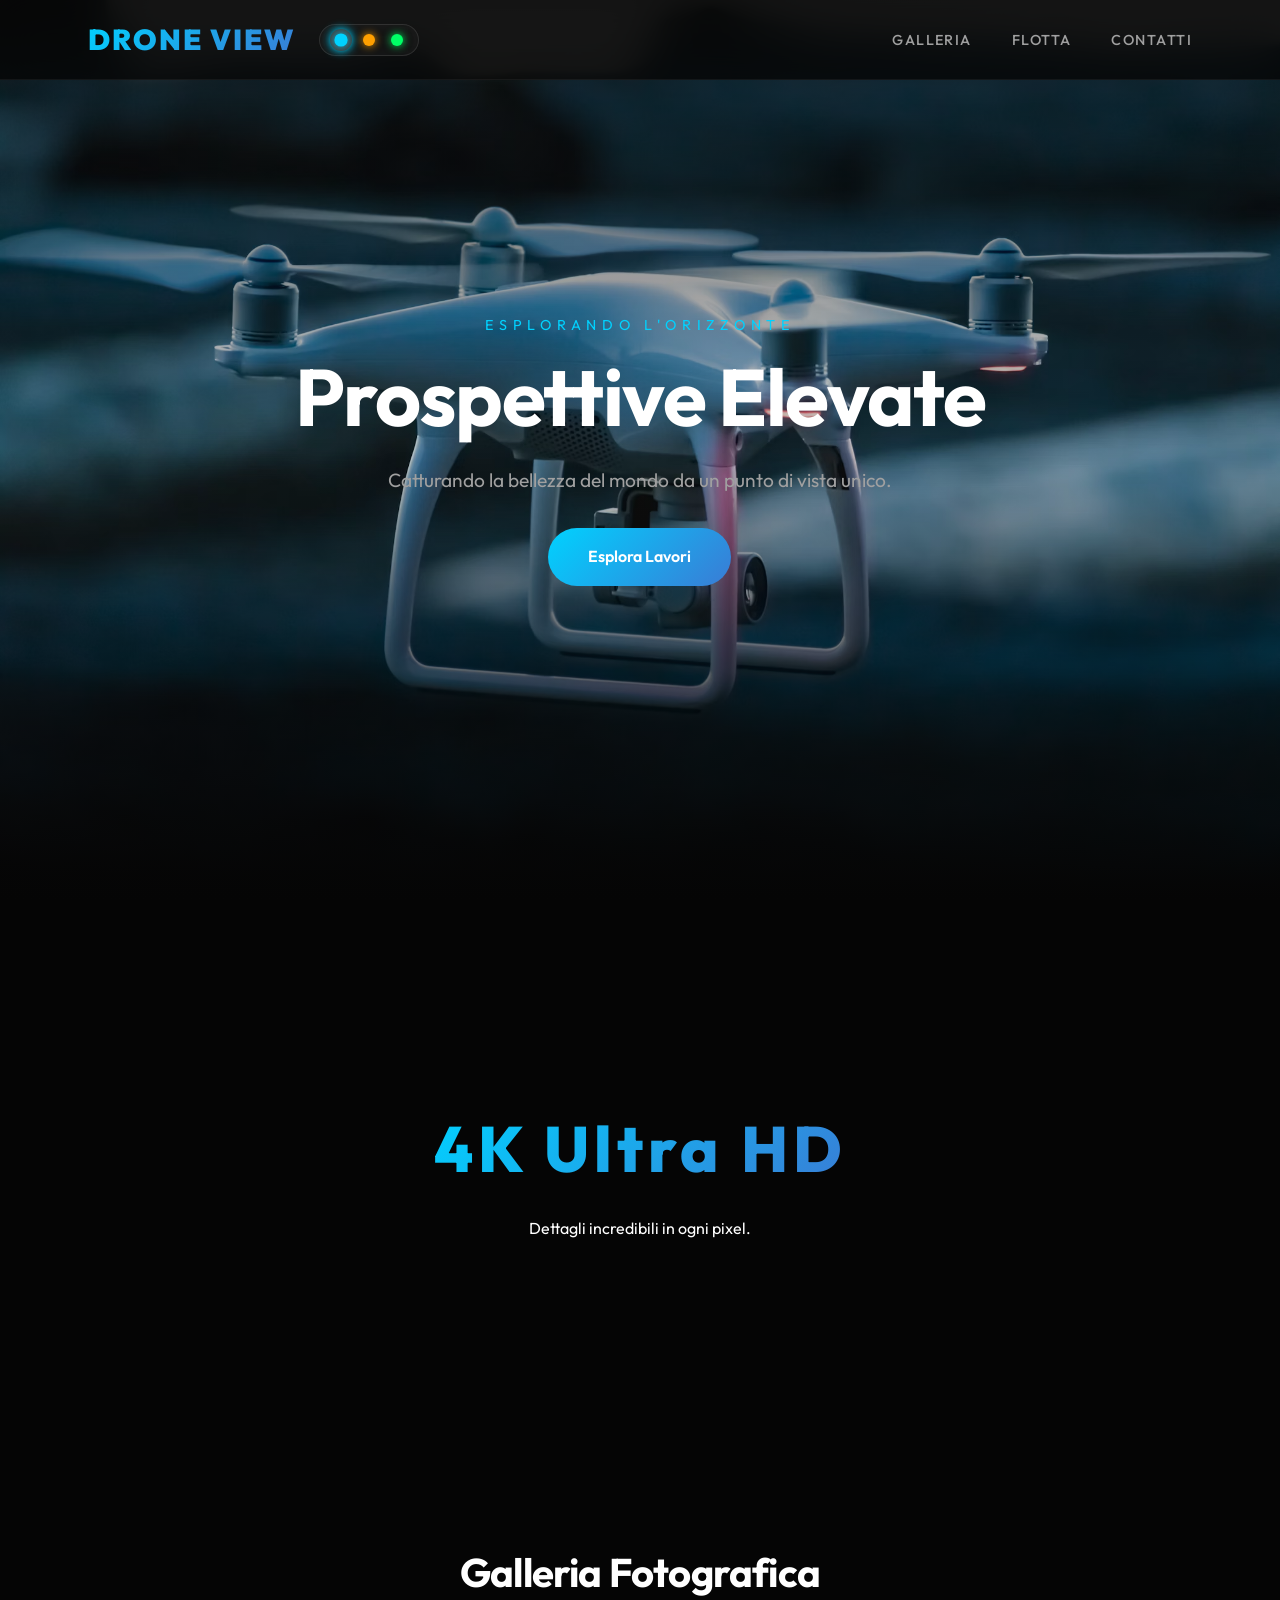
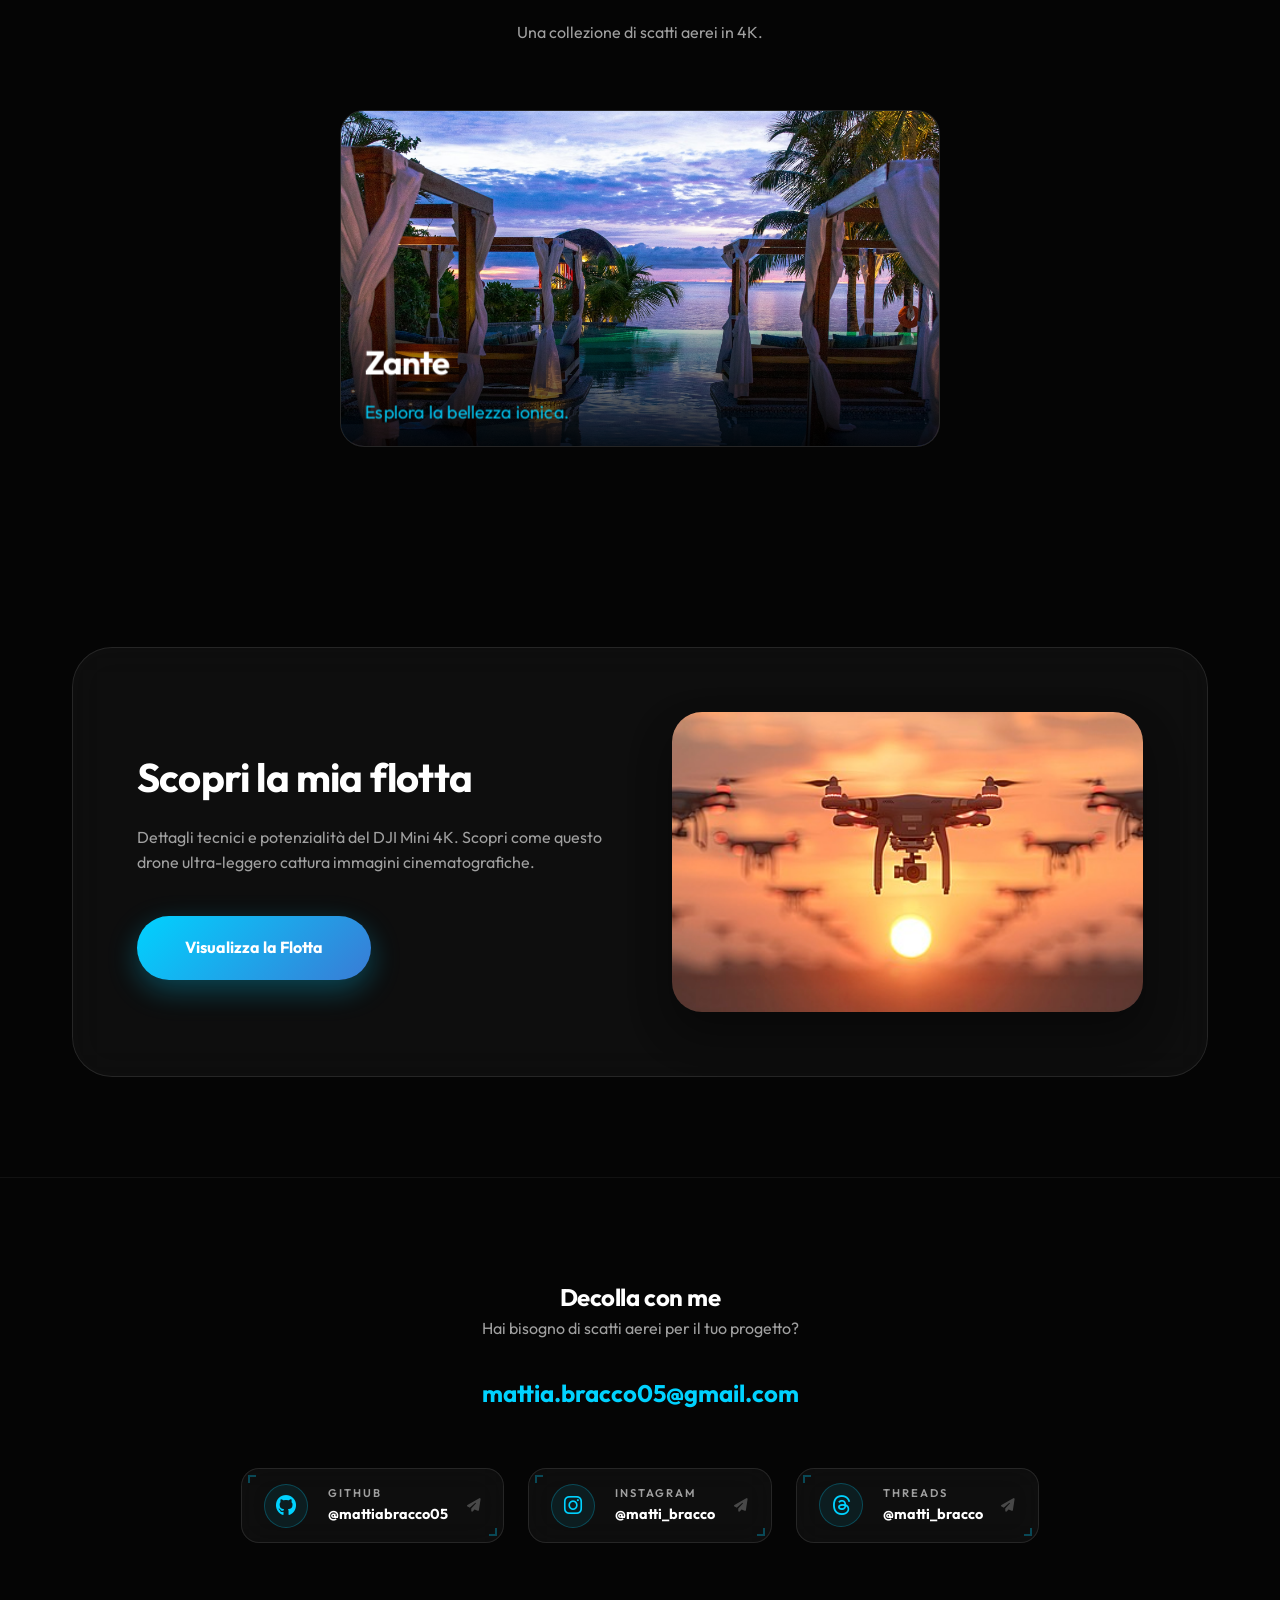
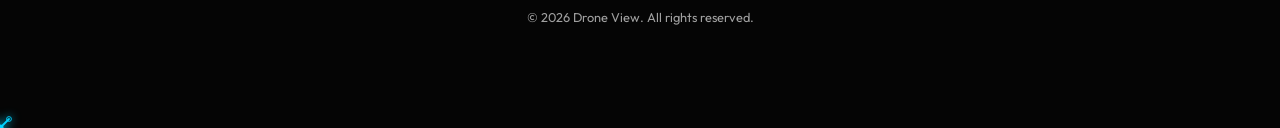
==== index.html @ ad0d1ae6 "Update functions Update functions" ====
<!DOCTYPE html>
<html lang="it">

<head>
    <meta charset="UTF-8">
    <meta name="viewport" content="width=device-width, initial-scale=1.0">
    <title>Drone View</title>
    <meta name="description"
        content="Portfolio fotografico e video realizzato con DJI Mini 4K. Esplora il mondo dall'alto.">
    <link rel="preconnect" href="https://fonts.googleapis.com">
    <link rel="preconnect" href="https://fonts.gstatic.com" crossorigin>
    <link href="https://fonts.googleapis.com/css2?family=Outfit:wght@300;400;600;800&display=swap" rel="stylesheet">
    <link rel="stylesheet" href="https://cdnjs.cloudflare.com/ajax/libs/font-awesome/6.5.1/css/all.min.css">
    <link rel="stylesheet" href="css/style.css">
</head>

<body>

    <nav>
        <div class="container">
            <div class="nav-container">
                <a href="index.html" class="logo">DRONE VIEW</a>
                <div class="hud-theme-switcher" aria-label="HUD Theme Switcher">
                    <button class="theme-btn active" data-set-theme="cyan" title="Ciano Neon">
                        <span class="theme-dot cyan"></span>
                    </button>
                    <button class="theme-btn" data-set-theme="amber" title="Ambra Tattico">
                        <span class="theme-dot amber"></span>
                    </button>
                    <button class="theme-btn" data-set-theme="green" title="Visione Notturna">
                        <span class="theme-dot green"></span>
                    </button>
                </div>
                <button class="nav-toggle" aria-label="Toggle menu">
                    <i class="fas fa-bars"></i>
                </button>
                <ul class="nav-links">
                    <li><a href="#gallery">Galleria</a></li>
                    <li><a href="pages/flotta.html">Flotta</a></li>
                    <li><a href="#contact">Contatti</a></li>
                </ul>
            </div>
        </div>
    </nav>

    <header class="hero">
        <div class="hero-content reveal reveal-up">
            <span class="hero-tagline">Esplorando l'orizzonte</span>
            <h1>Prospettive Elevate</h1>
            <p>Catturando la bellezza del mondo da un punto di vista unico.</p>
            <a href="#gallery" class="btn"
                style="padding: 1rem 2.5rem; background: var(--accent-gradient); color: white; text-decoration: none; border-radius: 50px; font-weight: 600; display: inline-block;">Esplora
                Lavori</a>
        </div>
    </header>

    <!-- Cinematic Video Break -->
    <section class="video-break">
        <video muted playsinline id="bg-video" autoplay loop>
            <source src="assets/video/DroneLanding.mp4" type="video/mp4">
            Il tuo browser non supporta i video.
        </video>
        <div class="video-overlay reveal reveal-up">
            <h2>4K Ultra HD</h2>
            <p>Dettagli incredibili in ogni pixel.</p>
        </div>
    </section>

    <section id="gallery" class="section">
        <div class="container">
            <div class="section-header reveal reveal-up">
                <h2 class="section-title">Galleria Fotografica</h2>
                <p style="color: var(--text-secondary)">Una collezione di scatti aerei in 4K.</p>
            </div>
            <div class="grid" style="grid-template-columns: 1fr; max-width: 600px; margin: 0 auto;">
                <a href="pages/zante.html" class="gallery-item reveal reveal-left">
                    <img src="assets/images/Place/Zante.avif" alt="Zante - Navagio Beach">
                    <div class="gallery-overlay">
                        <h3>Zante</h3>
                        <p>Esplora la bellezza ionica.</p>
                    </div>
                </a>
            </div>
        </div>
    </section>


    <section class="section">
        <div class="container">
            <div class="feature-highlight reveal reveal-up">
                <div class="feature-highlight-content reveal reveal-left">
                    <h2 class="section-title">Scopri la mia flotta</h2>
                    <p style="color: var(--text-secondary); margin-bottom: 2.5rem;">Dettagli tecnici e potenzialità del
                        DJI Mini 4K. Scopri come questo drone ultra-leggero cattura immagini cinematografiche.</p>
                    <a href="pages/flotta.html" class="btn"
                        style="padding: 1.2rem 3rem; background: var(--accent-gradient); color: white; text-decoration: none; border-radius: 50px; font-weight: 700; display: inline-block; box-shadow: 0 10px 30px rgba(0, 210, 255, 0.3);">Visualizza
                        la Flotta</a>
                </div>
                <div class="feature-highlight-image reveal reveal-right">
                    <img src="assets/images/Flotta.jpg" alt="DJI Drone in Flight">
                </div>
            </div>
        </div>
    </section>

    <footer id="contact" style="padding: 100px 0; border-top: 1px solid rgba(255,255,255,0.05); text-align: center;">
        <div class="container reveal reveal-up">
            <h2>Decolla con me</h2>
            <p style="color: var(--text-secondary); margin-bottom: 2rem;">Hai bisogno di scatti aerei per il tuo
                progetto?</p>
            <a href="mailto:mattia.bracco05@gmail.com"
                style="color: var(--accent-color); font-size: 1.5rem; text-decoration: none; font-weight: 700;">mattia.bracco05@gmail.com</a>
            <div class="social-icons">
                <a href="https://github.com/mattiabracco05" target="_blank" class="social-card">
                    <div class="social-hud-corner top-left"></div>
                    <div class="social-hud-corner bottom-right"></div>
                    <div class="social-icon-box">
                        <i class="fab fa-github"></i>
                        <span class="radar-ring"></span>
                    </div>
                    <div class="social-info">
                        <span class="social-label">GitHub</span>
                        <span class="social-username">@mattiabracco05</span>
                    </div>
                    <div class="flight-badge"><i class="fas fa-paper-plane"></i></div>
                </a>
                <a href="https://www.instagram.com/matti_bracco" target="_blank" class="social-card">
                    <div class="social-hud-corner top-left"></div>
                    <div class="social-hud-corner bottom-right"></div>
                    <div class="social-icon-box">
                        <i class="fab fa-instagram"></i>
                        <span class="radar-ring"></span>
                    </div>
                    <div class="social-info">
                        <span class="social-label">Instagram</span>
                        <span class="social-username">@matti_bracco</span>
                    </div>
                    <div class="flight-badge"><i class="fas fa-paper-plane"></i></div>
                </a>
                <a href="https://www.threads.com/@matti_bracco" target="_blank" class="social-card">
                    <div class="social-hud-corner top-left"></div>
                    <div class="social-hud-corner bottom-right"></div>
                    <div class="social-icon-box">
                        <i class="fab fa-threads"></i>
                        <span class="radar-ring"></span>
                    </div>
                    <div class="social-info">
                        <span class="social-label">Threads</span>
                        <span class="social-username">@matti_bracco</span>
                    </div>
                    <div class="flight-badge"><i class="fas fa-paper-plane"></i></div>
                </a>
            </div>
            <p style="margin-top: 4rem; font-size: 0.8rem; color: var(--text-secondary)">&copy; 2026 Drone View. All
                rights reserved.</p>
        </div>
    </footer>

    <script src="js/script.js"></script>
</body>

</html>
---- css/style.css ----
:root {
    --bg-color: #050505;
    --card-bg: rgba(20, 20, 20, 0.6);
    --accent-color: #00d2ff;
    --accent-gradient: linear-gradient(135deg, #00d2ff 0%, #3a7bd5 100%);
    --text-primary: #ffffff;
    --text-secondary: #a0a0a0;
    --nav-height: 80px;
    --transition: all 0.5s cubic-bezier(0.16, 1, 0.3, 1);
    --glass: rgba(255, 255, 255, 0.03);
    --glass-border: rgba(255, 255, 255, 0.1);
}

[data-theme="amber"] {
    --accent-color: #ff9f00;
    --accent-gradient: linear-gradient(135deg, #ff9f00 0%, #ff5500 100%);
}

[data-theme="green"] {
    --accent-color: #00ff66;
    --accent-gradient: linear-gradient(135deg, #00ff66 0%, #00a844 100%);
}

/* Propeller Transition Overlay */
.transition-overlay {
    position: fixed;
    top: 0;
    left: 0;
    width: 100%;
    height: 100%;
    background: var(--bg-color);
    z-index: 10000;
    display: flex;
    align-items: center;
    justify-content: center;
    pointer-events: none;
    opacity: 0;
    transition: opacity 0.5s ease;
}

.transition-overlay.active {
    opacity: 1;
    pointer-events: all;
}

.propeller-container {
    display: grid;
    grid-template-columns: repeat(2, 1fr);
    gap: 100px;
}

.propeller {
    width: 60px;
    height: 10px;
    background: var(--accent-color);
    border-radius: 10px;
    position: relative;
    animation: spin 0.2s linear infinite;
    box-shadow: 0 0 20px var(--accent-color);
}

@keyframes spin {
    from { transform: rotate(0deg); }
    to { transform: rotate(360deg); }
}

@keyframes takeOff {
    0% { transform: scale(1); filter: blur(0); }
    100% { transform: scale(1.5); filter: blur(10px); }
}

.splash {
    position: absolute;
    border-radius: 50%;
    background: rgba(255, 255, 255, 0.6);
    transform: scale(0);
    animation: splash-anim 0.6s cubic-bezier(0.16, 1, 0.3, 1);
    pointer-events: none;
    z-index: 10;
}

@keyframes splash-anim {
    to {
        transform: scale(4);
        opacity: 0;
    }
}

body::before {
    content: "";
    position: fixed;
    top: 0;
    left: 0;
    width: 100%;
    height: 100%;
    background: url('https://grainy-gradients.vercel.app/noise.svg');
    opacity: 0.05;
    pointer-events: none;
    z-index: 9999;
}

* {
    margin: 0;
    padding: 0;
    box-sizing: border-box;
}

body {
    background-color: var(--bg-color);
    color: var(--text-primary);
    font-family: 'Outfit', sans-serif;
    line-height: 1.6;
    overflow-x: hidden;
    cursor: none; /* Nasconde il cursore di sistema */
}

/* Custom Drone Cursor */
.custom-cursor {
    width: 30px;
    height: 30px;
    position: fixed;
    pointer-events: none;
    z-index: 10001;
    transform: translate(-50%, -50%);
    transition: width 0.3s, height 0.3s, transform 0.1s ease-out;
    display: flex;
    align-items: center;
    justify-content: center;
}

.custom-cursor svg {
    width: 100%;
    height: 100%;
    filter: drop-shadow(0 0 5px var(--accent-color));
}

.custom-cursor.hover {
    width: 45px;
    height: 45px;
    transform: translate(-50%, -50%) rotate(45deg);
}

/* Hide custom cursor on mobile */
@media (max-width: 1024px) {
    body {
        cursor: auto;
    }
    .custom-cursor {
        display: none;
    }
}

/* Typography */
h1, h2, h3 {
    font-weight: 700;
    letter-spacing: -0.02em;
}

/* Layout */
.container {
    max-width: 1200px;
    margin: 0 auto;
    padding: 0 2rem;
}

/* Navigation */
nav {
    height: var(--nav-height);
    display: flex;
    align-items: center;
    justify-content: space-between;
    position: fixed;
    top: 0;
    width: 100%;
    z-index: 1000;
    backdrop-filter: blur(20px);
    background: rgba(5, 5, 5, 0.8);
    border-bottom: 1px solid rgba(255, 255, 255, 0.05);
    transition: var(--transition);
}

nav .container {
    width: 100%;
}

.nav-toggle {
    display: none;
    background: none;
    border: none;
    color: white;
    font-size: 1.5rem;
    cursor: pointer;
    z-index: 1100;
    padding: 0.5rem; /* Aumenta l'area di clic */
    transition: var(--transition);
}

.nav-container {
    display: flex;
    justify-content: space-between;
    align-items: center;
    width: 100%;
    padding: 0 1rem;
}

/* HUD Theme Switcher UI Component */
.hud-theme-switcher {
    display: flex;
    align-items: center;
    gap: 6px;
    background: rgba(255, 255, 255, 0.05);
    border: 1px solid var(--glass-border);
    padding: 4px 10px;
    border-radius: 50px;
    backdrop-filter: blur(10px);
    margin-left: 1.5rem;
    margin-right: auto;
}

.theme-btn {
    background: none;
    border: none;
    cursor: pointer;
    padding: 5px;
    border-radius: 50%;
    display: flex;
    align-items: center;
    justify-content: center;
    transition: all 0.3s ease;
}

.theme-btn:hover {
    transform: scale(1.2);
}

.theme-dot {
    width: 12px;
    height: 12px;
    border-radius: 50%;
    transition: all 0.3s ease;
}

.theme-dot.cyan {
    background: #00d2ff;
    box-shadow: 0 0 8px #00d2ff;
}

.theme-dot.amber {
    background: #ff9f00;
    box-shadow: 0 0 8px #ff9f00;
}

.theme-dot.green {
    background: #00ff66;
    box-shadow: 0 0 8px #00ff66;
}

.theme-btn.active {
    background: rgba(255, 255, 255, 0.18);
    box-shadow: 0 0 10px var(--accent-color);
}

.theme-btn.active .theme-dot {
    transform: scale(1.1);
}

@media (max-width: 768px) {
    .hud-theme-switcher {
        margin-left: auto;
        margin-right: 0.8rem;
    }
}

.logo {
    font-size: 1.8rem;
    font-weight: 900;
    background: var(--accent-gradient);
    -webkit-background-clip: text;
    -webkit-text-fill-color: transparent;
    letter-spacing: 2px;
}

.nav-links {
    display: flex;
    gap: 2.5rem;
    list-style: none;
}

.nav-links a {
    text-decoration: none;
    color: var(--text-secondary);
    font-weight: 500;
    transition: var(--transition);
    font-size: 0.9rem;
    text-transform: uppercase;
    letter-spacing: 0.1em;
}

.nav-links a:hover {
    color: var(--text-primary);
}

/* Hero Section */
.hero {
    height: 100vh;
    display: flex;
    align-items: center;
    justify-content: center;
    position: relative;
    overflow: hidden;
    background: url('../assets/images/Background.avif') center/cover no-repeat;
}

.hero::before {
    content: '';
    position: absolute;
    top: 0;
    left: 0;
    width: 100%;
    height: 100%;
    background: linear-gradient(0deg, var(--bg-color) 0%, rgba(5,5,5,0.2) 50%, rgba(5,5,5,0.7) 100%);
    z-index: 1;
}

.hero-content {
    text-align: center;
    z-index: 2;
    max-width: 800px;
}

.hero-tagline {
    font-size: 0.9rem;
    text-transform: uppercase;
    letter-spacing: 0.4em;
    color: var(--accent-color);
    margin-bottom: 1rem;
    display: block;
    animation: fadeInUp 1s ease-out;
}

.hero h1 {
    font-size: clamp(3rem, 8vw, 5rem);
    line-height: 1.1;
    margin-bottom: 1.5rem;
    animation: fadeInUp 1.2s ease-out;
}

.hero p {
    font-size: 1.2rem;
    color: var(--text-secondary);
    margin-bottom: 2rem;
    animation: fadeInUp 1.4s ease-out;
}

/* Gallery Section */
.section {
    padding: 100px 0;
}

.section-header {
    margin-bottom: 4rem;
    text-align: center;
}

.section-title {
    font-size: 2.5rem;
    margin-bottom: 1rem;
}

.grid {
    display: grid;
    grid-template-columns: repeat(2, 1fr);
    gap: 3rem;
}

.gallery-item {
    position: relative;
    border-radius: 24px;
    overflow: hidden;
    aspect-ratio: 16/9;
    background: var(--card-bg);
    cursor: pointer;
    transition: transform 0.1s ease-out, border-color 0.3s ease;
    border: 1px solid var(--glass-border);
    backdrop-filter: blur(10px);
    display: block;
    text-decoration: none;
    color: inherit;
    transform-style: preserve-3d;
    perspective: 1000px;
}

.gallery-item:hover {
    transform: translateY(-10px) scale(1.02);
    box-shadow: 0 20px 40px rgba(0,0,0,0.4);
    border-color: var(--accent-color);
}

.gallery-item img {
    width: 100%;
    height: 100%;
    object-fit: cover;
    transition: var(--transition);
}

.gallery-item:hover img {
    transform: scale(1.05);
}

.gallery-overlay {
    position: absolute;
    bottom: 0;
    left: 0;
    width: 100%;
    padding: 2.5rem 2rem 1.5rem;
    background: linear-gradient(to top, rgba(0,0,0,0.9) 0%, rgba(0,0,0,0.4) 60%, transparent 100%);
    opacity: 1;
    transition: var(--transition);
    transform: translateZ(30px);
}

.gallery-overlay h3 {
    font-size: 2rem;
    margin-bottom: 0.5rem;
    transform: translateY(0);
    transition: var(--transition);
}

.gallery-overlay p {
    font-size: 1.1rem;
    color: var(--accent-color);
    opacity: 0.9;
}

.gallery-item:hover .gallery-overlay {
    background: linear-gradient(to top, rgba(0, 210, 255, 0.4) 0%, rgba(0,0,0,0.6) 100%);
}

.gallery-item:hover .gallery-overlay h3 {
    transform: translateY(-5px);
}

/* Drone Specs Section */
.specs {
    background: var(--card-bg);
    border-radius: 40px;
    padding: 5rem;
    display: flex;
    align-items: center;
    gap: 4rem;
    margin-top: 4rem;
    border: 1px solid var(--glass-border);
    backdrop-filter: blur(20px);
    position: relative;
    overflow: hidden;
}

.specs::before {
    content: '';
    position: absolute;
    top: -50%;
    left: -50%;
    width: 200%;
    height: 200%;
    background: radial-gradient(circle, rgba(0, 210, 255, 0.05) 0%, transparent 70%);
    pointer-events: none;
}

.specs-content {
    flex: 1;
}

.specs-grid {
    display: grid;
    grid-template-columns: repeat(2, 1fr);
    gap: 2rem;
    margin-top: 2rem;
}

.spec-item h4 {
    color: var(--accent-color);
    font-size: 0.8rem;
    text-transform: uppercase;
    margin-bottom: 0.5rem;
}

.spec-item p {
    font-size: 1.2rem;
    font-weight: 600;
}

/* Feature Highlight (used in index.html) */
.feature-highlight {
    background: var(--card-bg);
    padding: 4rem;
    border-radius: 40px;
    border: 1px solid var(--glass-border);
    backdrop-filter: blur(20px);
    display: flex;
    align-items: center;
    gap: 4rem;
}

.feature-highlight-content {
    flex: 1;
}

.feature-highlight-image {
    flex: 1;
    border-radius: 30px;
    overflow: hidden;
    height: 300px;
    box-shadow: 0 20px 40px rgba(0,0,0,0.4);
}

.feature-highlight-image img {
    width: 100%;
    height: 100%;
    object-fit: cover;
}

/* Animations */
@keyframes fadeInUp {
    from {
        opacity: 0;
        transform: translateY(30px);
    }
    to {
        opacity: 1;
        transform: translateY(0);
    }
}

/* Scroll Reveal */
.reveal {
    opacity: 0;
    transition: all 1s cubic-bezier(0.16, 1, 0.3, 1);
    pointer-events: none;
}

.reveal.active {
    opacity: 1;
    transform: translate(0, 0) !important;
    pointer-events: all;
}

.reveal-up { transform: translateY(50px); }
.reveal-left { transform: translateX(-50px); }
.reveal-right { transform: translateX(50px); }

.reveal-delay-1 { transition-delay: 0.1s; }
.reveal-delay-2 { transition-delay: 0.2s; }
.reveal-delay-3 { transition-delay: 0.3s; }
.reveal-delay-4 { transition-delay: 0.4s; }

/* Responsive */
@media (max-width: 768px) {
    .nav-toggle {
        display: block;
    }

    .nav-links {
        position: fixed;
        top: 0;
        right: -100%;
        width: 80%;
        height: 100vh;
        background: rgba(5, 5, 5, 0.98);
        backdrop-filter: blur(20px);
        flex-direction: column;
        justify-content: center;
        align-items: center;
        gap: 3rem;
        transition: 0.5s cubic-bezier(0.16, 1, 0.3, 1);
        z-index: 1000;
        border-left: 1px solid var(--glass-border);
    }

    .nav-links.active {
        right: 0;
    }

    .nav-links a {
        font-size: 1.5rem;
    }

    .nav-container {
        padding: 0;
    }

    .logo {
        font-size: 1.5rem;
    }

    .media-grid {
        grid-template-columns: 1fr !important;
    }

    .video-card {
        grid-column: span 1 !important;
    }

    .specs {
        flex-direction: column;
        padding: 3rem 1.5rem;
        gap: 2rem;
    }

    .specs-grid {
        grid-template-columns: 1fr;
    }

    .section {
        padding: 60px 0;
    }

    .hero h1 {
        font-size: 3.5rem;
    }
}

@media (max-width: 900px) {
    .grid {
        grid-template-columns: 1fr;
    }
}

@media (max-width: 480px) {
    .container {
        padding: 0 1.5rem;
    }
    
    .hero h1 {
        font-size: 2.8rem;
    }

    .grid {
        grid-template-columns: 1fr;
    }
}

/* Video Break Section */
.video-break {
    height: 60vh;
    width: 100%;
    position: relative;
    overflow: hidden;
    display: flex;
    align-items: center;
    justify-content: center;
}

#bg-video {
    position: absolute;
    top: 50%;
    left: 50%;
    width: 100%;
    height: 100%;
    object-fit: cover;
    transform: translate(-50%, -50%);
    z-index: 1;
    filter: brightness(0.6);
}

.video-overlay {
    position: relative;
    z-index: 2;
    text-align: center;
}

.video-overlay h2 {
    font-size: clamp(2rem, 8vw, 4rem);
    font-weight: 800;
    letter-spacing: 5px;
    margin-bottom: 1rem;
    background: var(--accent-gradient);
    -webkit-background-clip: text;
    -webkit-text-fill-color: transparent;
}

/* Lightbox Styles */
.lightbox {
    position: fixed;
    top: 0;
    left: 0;
    width: 100%;
    height: 100%;
    background: rgba(0, 0, 0, 0.95);
    z-index: 11000;
    display: none;
    align-items: center;
    justify-content: center;
    backdrop-filter: blur(10px);
    cursor: zoom-out;
}

.lightbox.active {
    display: flex;
    animation: fadeIn 0.4s cubic-bezier(0.16, 1, 0.3, 1);
}

.lightbox-content {
    position: relative;
    max-width: 90vw;
    max-height: 85vh;
    transform: scale(0.9);
    transition: transform 0.5s cubic-bezier(0.16, 1, 0.3, 1);
    cursor: default;
    display: flex;
    align-items: center;
    justify-content: center;
}

.lightbox.active .lightbox-content {
    transform: scale(1);
}

.lightbox-img {
    max-width: 100%;
    max-height: 100%;
    width: auto;
    height: auto;
    object-fit: contain;
    border-radius: 12px;
    box-shadow: 0 0 50px rgba(0, 210, 255, 0.2);
    border: 1px solid var(--glass-border);
}

.lightbox-close {
    position: fixed;
    top: 30px;
    right: 30px;
    color: white;
    font-size: 3rem;
    line-height: 1;
    cursor: pointer;
    background: none;
    border: none;
    padding: 10px;
    transition: var(--transition);
    z-index: 11001;
}

.lightbox-close:hover {
    color: var(--accent-color);
    transform: rotate(90deg) scale(1.2);
}

.lightbox.closing .lightbox-close {
    animation: propellerTakeOff 0.8s forwards cubic-bezier(0.45, 0, 0.55, 1);
    pointer-events: none;
}

@keyframes propellerTakeOff {
    0% { 
        transform: rotate(0deg) scale(1); 
    }
    30% { 
        transform: rotate(1080deg) scale(1.5); 
        color: var(--accent-color);
        filter: drop-shadow(0 0 20px var(--accent-color));
    }
    100% { 
        transform: rotate(3600deg) translate(100vw, -100vh) scale(0.1); 
        opacity: 0; 
    }
}

@keyframes fadeIn {
    from { opacity: 0; }
    to { opacity: 1; }
}

@media (max-width: 768px) {
    .lightbox-close {
        top: 20px;
        right: 20px;
        font-size: 2.5rem;
    }
}

/* Aeronautical Drone-Themed Social Cards */
.social-icons {
    display: flex;
    justify-content: center;
    gap: 1.5rem;
    margin-top: 3.5rem;
    flex-wrap: wrap;
}

.social-card {
    position: relative;
    display: flex;
    align-items: center;
    gap: 1.2rem;
    padding: 0.9rem 1.4rem;
    background: rgba(20, 20, 20, 0.6);
    border: 1px solid var(--glass-border);
    border-radius: 18px;
    backdrop-filter: blur(15px);
    text-decoration: none;
    color: var(--text-primary);
    transition: all 0.4s cubic-bezier(0.16, 1, 0.3, 1);
    min-width: 230px;
    overflow: hidden;
    cursor: pointer;
}

.social-hud-corner {
    position: absolute;
    width: 8px;
    height: 8px;
    border: 2px solid var(--accent-color);
    opacity: 0.3;
    transition: all 0.4s ease;
    pointer-events: none;
}

.social-hud-corner.top-left {
    top: 6px;
    left: 6px;
    border-right: none;
    border-bottom: none;
}

.social-hud-corner.bottom-right {
    bottom: 6px;
    right: 6px;
    border-left: none;
    border-top: none;
}

.social-icon-box {
    position: relative;
    width: 44px;
    height: 44px;
    border-radius: 50%;
    background: rgba(0, 210, 255, 0.08);
    border: 1px solid rgba(0, 210, 255, 0.25);
    display: flex;
    align-items: center;
    justify-content: center;
    font-size: 1.3rem;
    color: var(--accent-color);
    transition: all 0.4s ease;
    flex-shrink: 0;
}

.radar-ring {
    position: absolute;
    inset: -4px;
    border-radius: 50%;
    border: 1px dashed var(--accent-color);
    opacity: 0;
    transition: all 0.4s ease;
}

.social-info {
    display: flex;
    flex-direction: column;
    text-align: left;
}

.social-label {
    font-size: 0.7rem;
    text-transform: uppercase;
    letter-spacing: 2px;
    color: var(--text-secondary);
    font-weight: 600;
}

.social-username {
    font-size: 0.9rem;
    font-weight: 700;
    color: var(--text-primary);
    transition: color 0.3s ease;
}

.flight-badge {
    margin-left: auto;
    font-size: 0.85rem;
    color: var(--text-secondary);
    opacity: 0.4;
    transition: all 0.4s cubic-bezier(0.16, 1, 0.3, 1);
    transform: rotate(0deg);
}

/* Hover Effects */
.social-card:hover {
    transform: translateY(-8px);
    border-color: var(--accent-color);
    background: rgba(255, 255, 255, 0.07);
    box-shadow: 0 12px 30px rgba(0, 210, 255, 0.25), inset 0 0 15px rgba(0, 210, 255, 0.05);
}

.social-card:hover .social-hud-corner {
    opacity: 1;
    width: 12px;
    height: 12px;
}

.social-card:hover .social-icon-box {
    background: var(--accent-gradient);
    color: #ffffff;
    border-color: var(--accent-color);
    box-shadow: 0 0 15px rgba(0, 210, 255, 0.6);
    transform: scale(1.08);
}

.social-card:hover .radar-ring {
    opacity: 0.8;
    inset: -6px;
    animation: spinRadar 6s linear infinite;
}

.social-card:hover .social-username {
    color: var(--accent-color);
}

.social-card:hover .flight-badge {
    opacity: 1;
    color: var(--accent-color);
    transform: translateX(4px) translateY(-4px) rotate(-20deg);
    filter: drop-shadow(0 0 8px var(--accent-color));
}

@keyframes spinRadar {
    from { transform: rotate(0deg); }
    to { transform: rotate(360deg); }
}

@media (max-width: 600px) {
    .social-card {
        width: 100%;
        max-width: 320px;
    }
}

/* Flight Stats Table */
.stats-container {
    margin-top: 3rem;
    background: var(--card-bg);
    border-radius: 24px;
    padding: 2rem;
    border: 1px solid var(--glass-border);
    backdrop-filter: blur(10px);
}

.stats-table {
    width: 100%;
    border-collapse: collapse;
    margin-top: 1rem;
}

.stats-table th, .stats-table td {
    padding: 1.2rem;
    text-align: left;
    border-bottom: 1px solid var(--glass-border);
}

.stats-table th {
    color: var(--accent-color);
    font-size: 0.8rem;
    text-transform: uppercase;
    letter-spacing: 1px;
}

.stats-table tr:last-child td {
    border-bottom: none;
}

.stats-table i {
    margin-right: 10px;
    width: 20px;
    text-align: center;
}

@media (max-width: 600px) {
    .stats-table th, .stats-table td {
        padding: 0.8rem;
        font-size: 0.9rem;
    }
}

@media (max-width: 992px) {
    .feature-highlight {
        flex-direction: column;
        padding: 2.5rem 1.5rem;
        gap: 2rem;
        text-align: center;
    }

    .feature-highlight-content {
        order: 2;
    }

    .feature-highlight-image {
        order: 1;
        width: 100%;
        height: 250px;
    }
}

/* Interactive Tactical Flight Radar Map Component */
.map-radar-wrapper {
    position: relative;
    width: 100%;
    border-radius: 30px;
    overflow: hidden;
    margin-top: 3rem;
    border: 1px solid var(--glass-border);
    box-shadow: 0 20px 50px rgba(0, 0, 0, 0.5);
}

.map-radar-wrapper .map-container {
    margin-top: 0;
    border: none;
    border-radius: 0;
    height: 520px;
}

.hud-radar-overlay {
    position: absolute;
    top: 0;
    left: 0;
    width: 100%;
    height: 100%;
    z-index: 10;
    pointer-events: none;
    background: radial-gradient(circle at center, transparent 30%, rgba(5, 5, 5, 0.4) 100%);
    border: 1px solid rgba(0, 210, 255, 0.2);
}

.radar-sweep {
    position: absolute;
    top: 50%;
    left: 50%;
    width: 1000px;
    height: 1000px;
    margin-top: -500px;
    margin-left: -500px;
    border-radius: 50%;
    background: conic-gradient(from 0deg, rgba(0, 210, 255, 0.15) 0deg, transparent 60deg, transparent 360deg);
    animation: radarSweep 10s linear infinite;
    pointer-events: none;
}

@keyframes radarSweep {
    from { transform: rotate(0deg); }
    to { transform: rotate(360deg); }
}

.radar-tag {
    position: absolute;
    font-size: 0.75rem;
    font-weight: 700;
    letter-spacing: 2px;
    color: var(--accent-color);
    background: rgba(5, 5, 5, 0.7);
    padding: 6px 14px;
    border-radius: 50px;
    border: 1px solid rgba(0, 210, 255, 0.3);
    backdrop-filter: blur(10px);
    z-index: 12;
}

.radar-tag.top-left { top: 20px; left: 20px; }
.radar-tag.top-right { top: 20px; right: 20px; }

/* Radar Waypoint Markers */
.radar-waypoint {
    position: absolute;
    pointer-events: auto;
    cursor: pointer;
    z-index: 15;
    display: flex;
    flex-direction: column;
    align-items: center;
    transform: translate(-50%, -50%);
    transition: transform 0.3s ease;
}

.radar-waypoint:hover {
    transform: translate(-50%, -50%) scale(1.15);
}

.waypoint-pin {
    position: relative;
    width: 42px;
    height: 42px;
    border-radius: 50%;
    background: rgba(5, 5, 5, 0.85);
    border: 2px solid var(--accent-color);
    color: var(--accent-color);
    display: flex;
    align-items: center;
    justify-content: center;
    font-size: 1.1rem;
    box-shadow: 0 0 20px rgba(0, 210, 255, 0.5);
    transition: all 0.3s ease;
}

.radar-waypoint:hover .waypoint-pin {
    background: var(--accent-gradient);
    color: #ffffff;
    box-shadow: 0 0 30px var(--accent-color);
}

.waypoint-pin .ping {
    position: absolute;
    inset: -8px;
    border-radius: 50%;
    border: 2px solid var(--accent-color);
    animation: pinPing 2s cubic-bezier(0, 0.2, 0.8, 1) infinite;
    pointer-events: none;
}

@keyframes pinPing {
    0% { transform: scale(0.8); opacity: 0.8; }
    100% { transform: scale(1.8); opacity: 0; }
}

.waypoint-label {
    margin-top: 6px;
    font-size: 0.75rem;
    font-weight: 700;
    color: #ffffff;
    background: rgba(5, 5, 5, 0.8);
    padding: 3px 10px;
    border-radius: 12px;
    border: 1px solid var(--glass-border);
    white-space: nowrap;
    letter-spacing: 1px;
    text-transform: uppercase;
}

/* Floating Preview HUD Card Popup */
.hud-preview-popup {
    position: absolute;
    bottom: 25px;
    left: 50%;
    transform: translateX(-50%) translateY(30px);
    width: 320px;
    background: rgba(10, 10, 15, 0.95);
    border: 1px solid var(--accent-color);
    border-radius: 20px;
    padding: 1rem;
    backdrop-filter: blur(20px);
    z-index: 25;
    opacity: 0;
    pointer-events: none;
    transition: all 0.4s cubic-bezier(0.16, 1, 0.3, 1);
    box-shadow: 0 20px 40px rgba(0, 0, 0, 0.8), 0 0 30px rgba(0, 210, 255, 0.3);
}

.hud-preview-popup.active {
    opacity: 1;
    pointer-events: auto;
    transform: translateX(-50%) translateY(0);
}

.popup-header {
    display: flex;
    justify-content: space-between;
    align-items: center;
    margin-bottom: 0.6rem;
}

.popup-badge {
    font-size: 0.7rem;
    font-weight: 700;
    color: var(--accent-color);
    letter-spacing: 1.5px;
}

.popup-close {
    background: none;
    border: none;
    color: var(--text-secondary);
    font-size: 1.4rem;
    line-height: 1;
    cursor: pointer;
    transition: color 0.2s;
}

.popup-close:hover {
    color: #ffffff;
}

.popup-media {
    width: 100%;
    height: 160px;
    border-radius: 14px;
    overflow: hidden;
    background: #000;
    margin-bottom: 0.8rem;
    border: 1px solid var(--glass-border);
}

.popup-media img,
.popup-media video {
    width: 100%;
    height: 100%;
    object-fit: cover;
}

.popup-details h4 {
    font-size: 1.1rem;
    margin-bottom: 0.4rem;
    color: #ffffff;
}

.popup-stats {
    display: flex;
    justify-content: space-between;
    font-size: 0.8rem;
    color: var(--text-secondary);
}

.popup-stats strong {
    color: var(--accent-color);
}

@media (max-width: 768px) {
    .radar-tag.top-right { display: none; }
    .map-radar-wrapper .map-container { height: 420px; }
    .hud-preview-popup { width: 280px; bottom: 15px; }
}
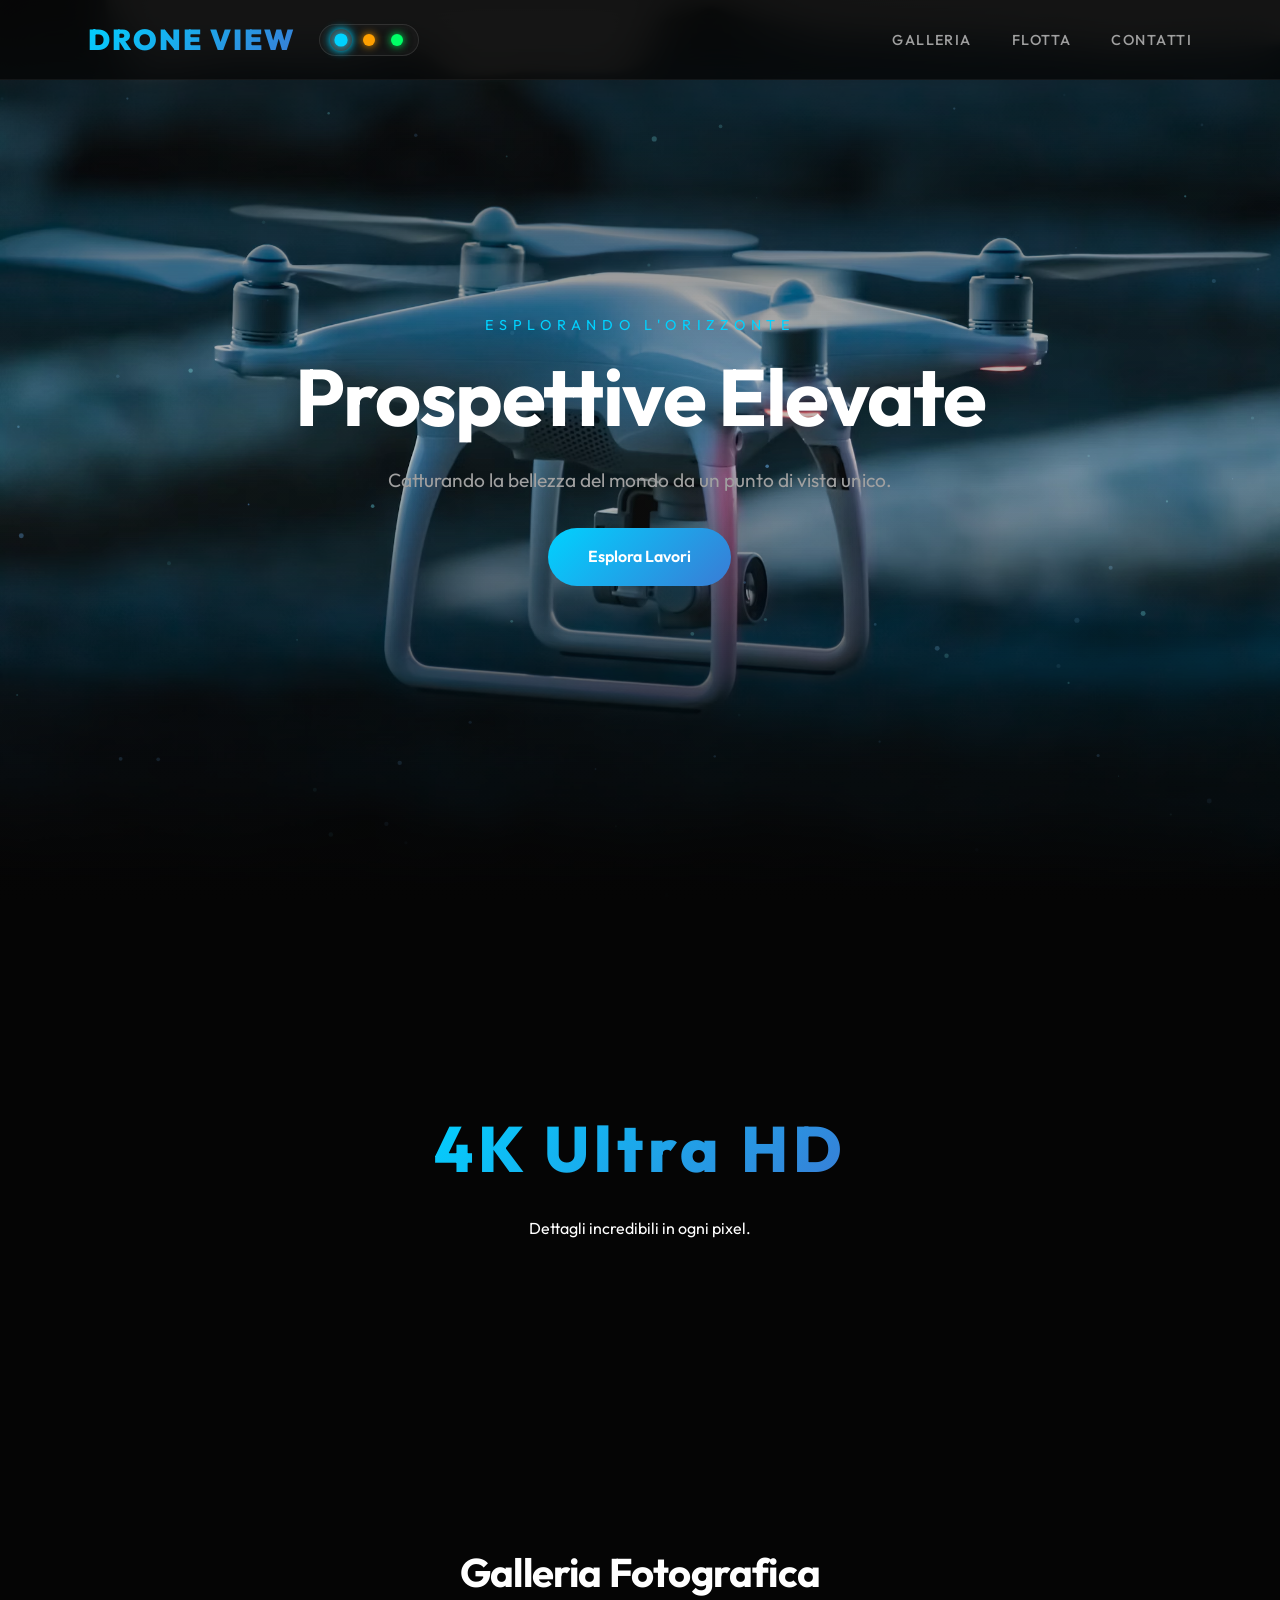
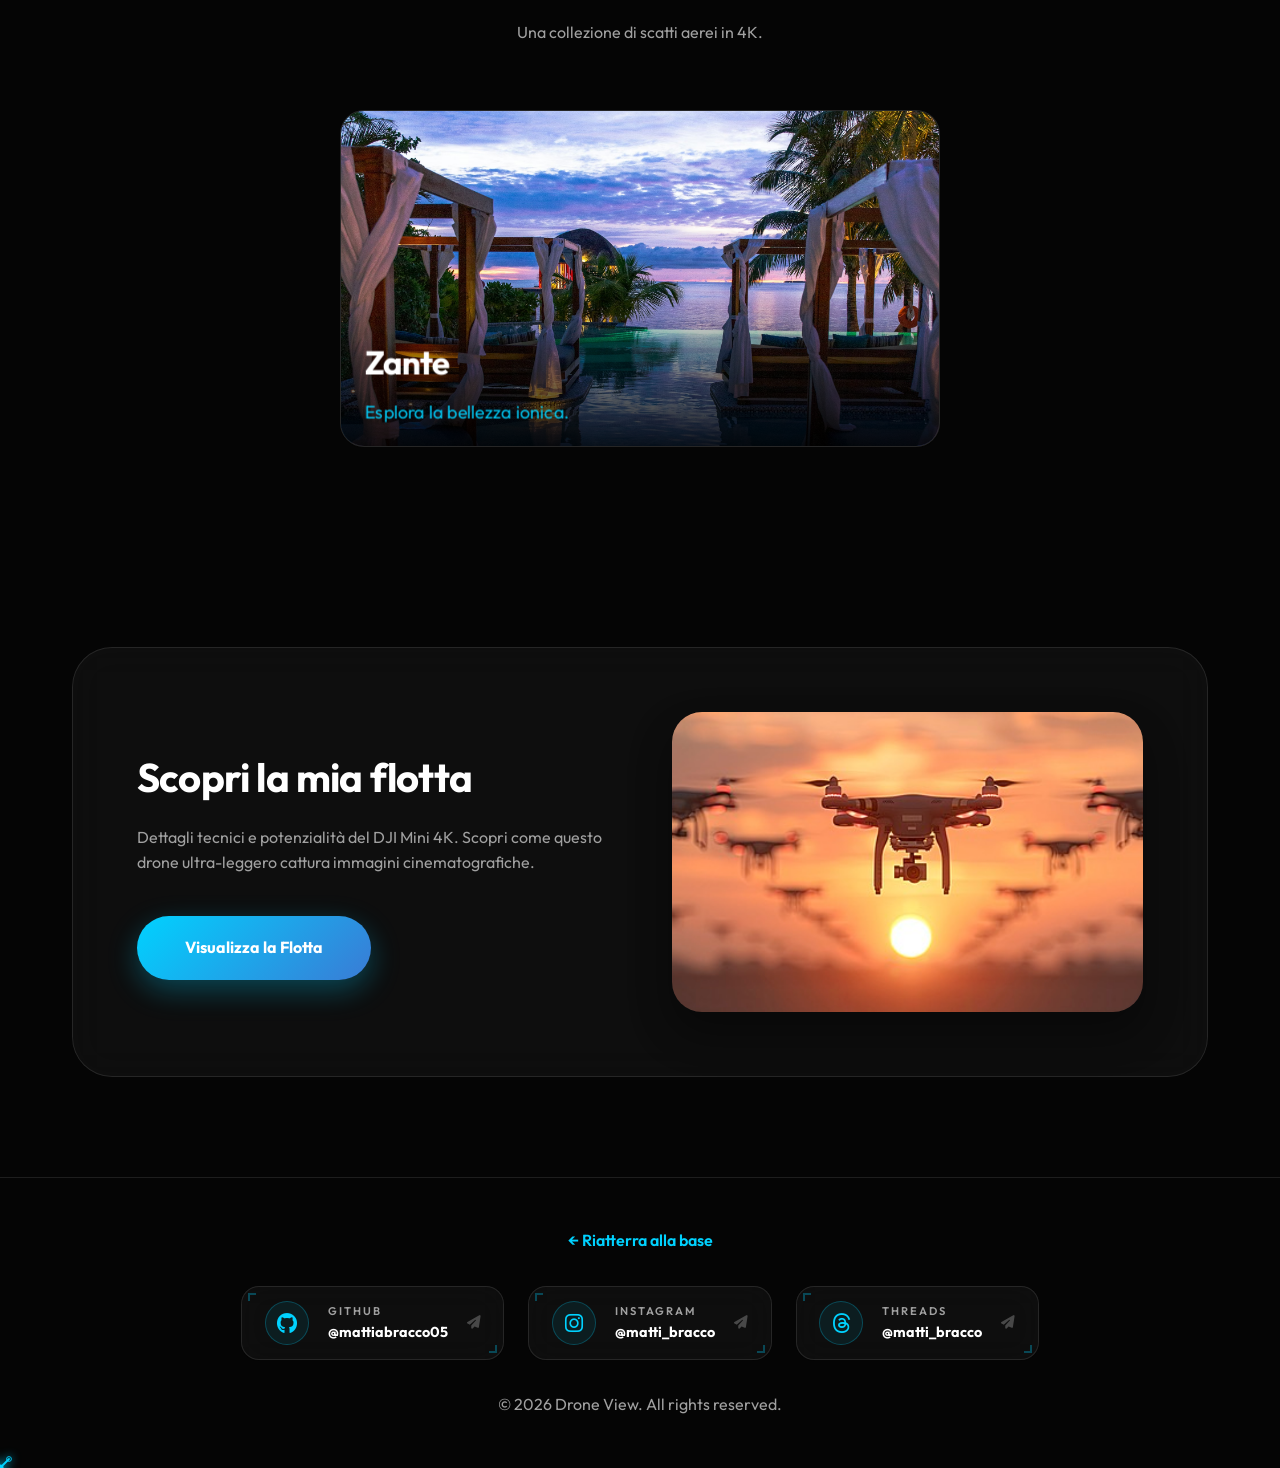
==== commit e598ac6a: "Update 2 Update 2" ====
--- a/index.html
+++ b/index.html
@@ -4,9 +4,16 @@
 <head>
     <meta charset="UTF-8">
     <meta name="viewport" content="width=device-width, initial-scale=1.0">
-    <title>Drone View</title>
-    <meta name="description"
-        content="Portfolio fotografico e video realizzato con DJI Mini 4K. Esplora il mondo dall'alto.">
+    <title>Drone View | Fotografia Aerea e Video</title>
+    <meta name="description" content="Portfolio fotografico e video realizzato con DJI Mini 4K. Esplora il mondo dall'alto con scorci cinematici e paesaggi unici.">
+    <meta name="theme-color" content="#050505">
+    <meta property="og:title" content="Drone View | Fotografia Aerea e Video">
+    <meta property="og:description" content="Portfolio fotografico e video realizzato con DJI Mini 4K. Esplora il mondo dall'alto con scorci cinematici e paesaggi unici.">
+    <meta property="og:type" content="website">
+    <meta property="og:url" content="https://www.droneview.it/">
+    <meta property="og:image" content="https://www.droneview.it/assets/images/Place/Zante.avif">
+    <link rel="canonical" href="https://www.droneview.it/">
+    <link rel="icon" href="assets/images/Place/Zante.avif" type="image/avif">
     <link rel="preconnect" href="https://fonts.googleapis.com">
     <link rel="preconnect" href="https://fonts.gstatic.com" crossorigin>
     <link href="https://fonts.googleapis.com/css2?family=Outfit:wght@300;400;600;800&display=swap" rel="stylesheet">
@@ -44,13 +51,12 @@
     </nav>
 
     <header class="hero">
+        <canvas id="hero-particles" class="hero-particles" aria-hidden="true"></canvas>
         <div class="hero-content reveal reveal-up">
             <span class="hero-tagline">Esplorando l'orizzonte</span>
             <h1>Prospettive Elevate</h1>
             <p>Catturando la bellezza del mondo da un punto di vista unico.</p>
-            <a href="#gallery" class="btn"
-                style="padding: 1rem 2.5rem; background: var(--accent-gradient); color: white; text-decoration: none; border-radius: 50px; font-weight: 600; display: inline-block;">Esplora
-                Lavori</a>
+            <a href="#gallery" class="btn btn-primary">Esplora Lavori</a>
         </div>
     </header>
 
@@ -92,9 +98,7 @@
                     <h2 class="section-title">Scopri la mia flotta</h2>
                     <p style="color: var(--text-secondary); margin-bottom: 2.5rem;">Dettagli tecnici e potenzialità del
                         DJI Mini 4K. Scopri come questo drone ultra-leggero cattura immagini cinematografiche.</p>
-                    <a href="pages/flotta.html" class="btn"
-                        style="padding: 1.2rem 3rem; background: var(--accent-gradient); color: white; text-decoration: none; border-radius: 50px; font-weight: 700; display: inline-block; box-shadow: 0 10px 30px rgba(0, 210, 255, 0.3);">Visualizza
-                        la Flotta</a>
+                    <a href="pages/flotta.html" class="btn btn-primary btn-lg">Visualizza la Flotta</a>
                 </div>
                 <div class="feature-highlight-image reveal reveal-right">
                     <img src="assets/images/Flotta.jpg" alt="DJI Drone in Flight">
@@ -103,60 +107,21 @@
         </div>
     </section>
 
-    <footer id="contact" style="padding: 100px 0; border-top: 1px solid rgba(255,255,255,0.05); text-align: center;">
-        <div class="container reveal reveal-up">
-            <h2>Decolla con me</h2>
-            <p style="color: var(--text-secondary); margin-bottom: 2rem;">Hai bisogno di scatti aerei per il tuo
-                progetto?</p>
-            <a href="mailto:mattia.bracco05@gmail.com"
-                style="color: var(--accent-color); font-size: 1.5rem; text-decoration: none; font-weight: 700;">mattia.bracco05@gmail.com</a>
-            <div class="social-icons">
-                <a href="https://github.com/mattiabracco05" target="_blank" class="social-card">
-                    <div class="social-hud-corner top-left"></div>
-                    <div class="social-hud-corner bottom-right"></div>
-                    <div class="social-icon-box">
-                        <i class="fab fa-github"></i>
-                        <span class="radar-ring"></span>
-                    </div>
-                    <div class="social-info">
-                        <span class="social-label">GitHub</span>
-                        <span class="social-username">@mattiabracco05</span>
-                    </div>
-                    <div class="flight-badge"><i class="fas fa-paper-plane"></i></div>
-                </a>
-                <a href="https://www.instagram.com/matti_bracco" target="_blank" class="social-card">
-                    <div class="social-hud-corner top-left"></div>
-                    <div class="social-hud-corner bottom-right"></div>
-                    <div class="social-icon-box">
-                        <i class="fab fa-instagram"></i>
-                        <span class="radar-ring"></span>
-                    </div>
-                    <div class="social-info">
-                        <span class="social-label">Instagram</span>
-                        <span class="social-username">@matti_bracco</span>
-                    </div>
-                    <div class="flight-badge"><i class="fas fa-paper-plane"></i></div>
-                </a>
-                <a href="https://www.threads.com/@matti_bracco" target="_blank" class="social-card">
-                    <div class="social-hud-corner top-left"></div>
-                    <div class="social-hud-corner bottom-right"></div>
-                    <div class="social-icon-box">
-                        <i class="fab fa-threads"></i>
-                        <span class="radar-ring"></span>
-                    </div>
-                    <div class="social-info">
-                        <span class="social-label">Threads</span>
-                        <span class="social-username">@matti_bracco</span>
-                    </div>
-                    <div class="flight-badge"><i class="fas fa-paper-plane"></i></div>
-                </a>
-            </div>
-            <p style="margin-top: 4rem; font-size: 0.8rem; color: var(--text-secondary)">&copy; 2026 Drone View. All
-                rights reserved.</p>
-        </div>
-    </footer>
+    <footer id="site-footer"></footer>
 
     <script src="js/script.js"></script>
+    <script>
+        window.addEventListener('DOMContentLoaded', () => {
+            const footer = document.getElementById('site-footer');
+            if (!footer) return;
+            fetch('footer.html')
+                .then(response => response.ok ? response.text() : Promise.reject())
+                .then(html => { footer.outerHTML = html; })
+                .catch(() => {
+                    footer.innerHTML = '<div class="container"><p style="color: var(--text-secondary)">Contatti non disponibili.</p></div>';
+                });
+        });
+    </script>
 </body>
 
 </html>
--- a/css/style.css
+++ b/css/style.css
@@ -11,6 +11,51 @@
     --glass-border: rgba(255, 255, 255, 0.1);
 }
 
+/* Shared mission page hero */
+.mission-hero {
+    height: 80vh;
+    display: flex;
+    align-items: center;
+    justify-content: center;
+    text-align: center;
+    margin-top: var(--nav-height);
+    position: relative;
+    overflow: hidden;
+    background-attachment: fixed;
+}
+
+.mission-hero.zante-hero {
+    background: linear-gradient(rgba(0, 0, 0, 0.4), rgba(0, 0, 0, 0.4)), url('../assets/images/Place/Zante.avif') center/cover no-repeat;
+}
+
+.mission-hero.vallepo-hero {
+    background: linear-gradient(rgba(0, 0, 0, 0.4), rgba(0, 0, 0, 0.4)), url('../assets/images/Place/VallePo.jpg') center/cover no-repeat;
+}
+
+.mission-content {
+    position: relative;
+    z-index: 10;
+}
+
+.mission-label {
+    text-transform: uppercase;
+    letter-spacing: 5px;
+    color: var(--accent-color);
+    font-weight: 700;
+    display: block;
+}
+
+.mission-title {
+    font-size: clamp(3rem, 10vw, 6rem);
+    line-height: 1;
+}
+
+.mission-subtitle {
+    font-size: 1.5rem;
+    opacity: 0.8;
+    margin-top: 1rem;
+}
+
 [data-theme="amber"] {
     --accent-color: #ff9f00;
     --accent-gradient: linear-gradient(135deg, #ff9f00 0%, #ff5500 100%);
@@ -311,6 +356,18 @@
     background: url('../assets/images/Background.avif') center/cover no-repeat;
 }
 
+.hero-particles {
+    position: absolute;
+    inset: 0;
+    width: 100%;
+    height: 100%;
+    display: block;
+    pointer-events: none;
+    z-index: 1;
+    opacity: 0.8;
+    mix-blend-mode: screen;
+}
+
 .hero::before {
     content: '';
     position: absolute;
@@ -319,12 +376,12 @@
     width: 100%;
     height: 100%;
     background: linear-gradient(0deg, var(--bg-color) 0%, rgba(5,5,5,0.2) 50%, rgba(5,5,5,0.7) 100%);
-    z-index: 1;
+    z-index: 2;
 }
 
 .hero-content {
     text-align: center;
-    z-index: 2;
+    z-index: 3;
     max-width: 800px;
 }
 
@@ -946,6 +1003,13 @@
     backdrop-filter: blur(10px);
 }
 
+.stat-value {
+    color: var(--accent-color);
+    font-weight: 700;
+    letter-spacing: 0.04em;
+    text-shadow: 0 0 18px rgba(0, 210, 255, 0.35);
+}
+
 .stats-table {
     width: 100%;
     border-collapse: collapse;
@@ -1226,3 +1290,356 @@
     .map-radar-wrapper .map-container { height: 420px; }
     .hud-preview-popup { width: 280px; bottom: 15px; }
 }
+
+/* ====== REUSABLE BUTTON STYLES ====== */
+.btn {
+    display: inline-block;
+    text-decoration: none;
+    border-radius: 50px;
+    font-weight: 600;
+    transition: var(--transition);
+    cursor: pointer;
+    font-family: inherit;
+    text-align: center;
+}
+
+.btn-primary {
+    padding: 1rem 2.5rem;
+    background: var(--accent-gradient);
+    color: white;
+    border: none;
+    font-size: 1rem;
+}
+
+.btn-primary:hover {
+    transform: translateY(-3px);
+    box-shadow: 0 10px 30px rgba(0, 210, 255, 0.3);
+}
+
+.btn-primary.btn-lg {
+    padding: 1.2rem 3rem;
+    font-weight: 700;
+    box-shadow: 0 10px 30px rgba(0, 210, 255, 0.3);
+}
+
+/* ====== SHARED MISSION PAGE STYLES ====== */
+.mission-hero {
+    height: 80vh;
+    display: flex;
+    align-items: center;
+    justify-content: center;
+    text-align: center;
+    margin-top: var(--nav-height);
+    position: relative;
+    overflow: hidden;
+}
+
+.mission-label {
+    text-transform: uppercase;
+    letter-spacing: 5px;
+    color: var(--accent-color);
+    font-weight: 700;
+    display: block;
+}
+
+.mission-title {
+    font-size: clamp(3rem, 10vw, 6rem);
+    line-height: 1;
+}
+
+.mission-subtitle {
+    font-size: 1.5rem;
+    opacity: 0.8;
+    margin-top: 1rem;
+}
+
+/* Drone HUD Overlay */
+.hud-overlay {
+    position: absolute;
+    top: 0;
+    left: 0;
+    width: 100%;
+    height: 100%;
+    pointer-events: none;
+    z-index: 5;
+    border: 20px solid transparent;
+    box-sizing: border-box;
+}
+
+.hud-corner {
+    position: absolute;
+    width: 40px;
+    height: 40px;
+    border: 2px solid var(--accent-color);
+    opacity: 0.5;
+}
+
+.hud-corner.top-left { top: 40px; left: 40px; border-right: 0; border-bottom: 0; }
+.hud-corner.top-right { top: 40px; right: 40px; border-left: 0; border-bottom: 0; }
+.hud-corner.bottom-left { bottom: 40px; left: 40px; border-right: 0; border-top: 0; }
+.hud-corner.bottom-right { bottom: 40px; right: 40px; border-left: 0; border-top: 0; }
+
+.hud-center {
+    position: absolute;
+    top: 50%;
+    left: 50%;
+    transform: translate(-50%, -50%);
+    width: 100px;
+    height: 100px;
+    border: 1px solid rgba(0, 210, 255, 0.3);
+    border-radius: 50%;
+}
+
+.hud-center::after {
+    content: '';
+    position: absolute;
+    top: 50%;
+    left: -10px;
+    width: 120px;
+    height: 1px;
+    background: rgba(0, 210, 255, 0.3);
+}
+
+/* Media Grid & Video Cards */
+.media-grid {
+    display: grid;
+    grid-template-columns: repeat(2, 1fr);
+    gap: 2rem;
+}
+
+.video-card {
+    grid-column: span 2;
+    border-radius: 30px;
+    overflow: hidden;
+    background: var(--card-bg);
+    border: 1px solid var(--glass-border);
+    position: relative;
+}
+
+.video-card video {
+    width: 100%;
+    height: 100%;
+    display: block;
+    object-fit: cover;
+}
+
+.video-player-hud {
+    position: absolute;
+    left: 1rem;
+    right: 1rem;
+    bottom: 1rem;
+    display: flex;
+    align-items: center;
+    justify-content: space-between;
+    gap: 1rem;
+    z-index: 5;
+    pointer-events: none;
+}
+
+.live-badge {
+    display: inline-flex;
+    align-items: center;
+    gap: 0.5rem;
+    background: rgba(10, 15, 20, 0.7);
+    border: 1px solid rgba(255, 255, 255, 0.12);
+    color: var(--text-primary);
+    border-radius: 999px;
+    padding: 0.45rem 0.9rem;
+    font-size: 0.72rem;
+    letter-spacing: 0.12em;
+    text-transform: uppercase;
+    box-shadow: 0 0 18px rgba(0, 210, 255, 0.15);
+    pointer-events: auto;
+}
+
+.live-badge.muted {
+    opacity: 0.7;
+    box-shadow: none;
+}
+
+.live-dot {
+    width: 0.55rem;
+    height: 0.55rem;
+    background: #ff3b3b;
+    border-radius: 50%;
+    box-shadow: 0 0 12px rgba(255, 59, 59, 0.9);
+    animation: pulseDot 1.1s ease-in-out infinite;
+}
+
+@keyframes pulseDot {
+    0%, 100% { transform: scale(1); opacity: 1; }
+    50% { transform: scale(1.25); opacity: 0.7; }
+}
+
+.video-controls {
+    display: flex;
+    align-items: center;
+    gap: 0.75rem;
+    padding: 0.45rem 0.7rem;
+    border-radius: 999px;
+    background: rgba(8, 12, 20, 0.55);
+    border: 1px solid rgba(255, 255, 255, 0.12);
+    backdrop-filter: blur(10px);
+    pointer-events: auto;
+    box-shadow: 0 12px 22px rgba(0, 0, 0, 0.22);
+}
+
+.video-toggle,
+.video-fullscreen {
+    appearance: none;
+    border: none;
+    border-radius: 50%;
+    width: 2.2rem;
+    height: 2.2rem;
+    display: inline-flex;
+    align-items: center;
+    justify-content: center;
+    background: rgba(255, 255, 255, 0.08);
+    color: var(--text-primary);
+    cursor: pointer;
+    transition: transform 0.2s ease, background 0.2s ease;
+}
+
+.video-toggle:hover,
+.video-fullscreen:hover {
+    transform: translateY(-1px) scale(1.04);
+    background: rgba(0, 210, 255, 0.18);
+}
+
+.video-progress {
+    position: relative;
+    width: clamp(90px, 18vw, 160px);
+    height: 0.42rem;
+    border-radius: 999px;
+    background: rgba(255, 255, 255, 0.12);
+    overflow: hidden;
+    cursor: pointer;
+}
+
+.video-progress-bar {
+    position: absolute;
+    inset: 0 auto 0 0;
+    width: 0%;
+    border-radius: inherit;
+    background: linear-gradient(90deg, var(--accent-color) 0%, #99f7ff 100%);
+    box-shadow: 0 0 12px rgba(0, 210, 255, 0.7);
+}
+
+.map-container {
+    width: 100%;
+    height: 450px;
+    border-radius: 30px;
+    overflow: hidden;
+    border: 1px solid var(--glass-border);
+    margin-top: 3rem;
+    filter: invert(90%) hue-rotate(180deg) brightness(95%) contrast(90%);
+}
+
+/* ====== SCROLL PROGRESS INDICATOR ====== */
+.scroll-progress {
+    position: fixed;
+    top: var(--nav-height);
+    left: 0;
+    width: 0%;
+    height: 3px;
+    background: var(--accent-gradient);
+    z-index: 999;
+    box-shadow: 0 0 10px var(--accent-color);
+    pointer-events: none;
+}
+
+/* ====== ENHANCED LIGHTBOX WITH NAVIGATION ====== */
+.lightbox-nav {
+    position: fixed;
+    top: 50%;
+    transform: translateY(-50%);
+    background: rgba(0, 0, 0, 0.6);
+    border: 1px solid var(--glass-border);
+    color: white;
+    font-size: 2rem;
+    padding: 1rem 1.2rem;
+    cursor: pointer;
+    z-index: 11002;
+    transition: var(--transition);
+    backdrop-filter: blur(10px);
+    border-radius: 16px;
+    line-height: 1;
+}
+
+.lightbox-nav:hover {
+    background: rgba(0, 210, 255, 0.2);
+    border-color: var(--accent-color);
+    color: var(--accent-color);
+}
+
+.lightbox-nav.prev { left: 20px; }
+.lightbox-nav.next { right: 20px; }
+
+.lightbox-counter {
+    position: fixed;
+    bottom: 30px;
+    left: 50%;
+    transform: translateX(-50%);
+    color: var(--text-secondary);
+    font-size: 0.9rem;
+    font-weight: 600;
+    z-index: 11002;
+    letter-spacing: 2px;
+}
+
+/* ====== GALLERY CATEGORY SYSTEM ====== */
+.category-group { margin-bottom: 5rem; }
+.category-header { margin-bottom: 2rem; display: flex; align-items: center; justify-content: space-between; }
+.category-title { font-size: 1.5rem; color: var(--accent-color); text-transform: uppercase; letter-spacing: 2px; }
+.category-main { margin-bottom: 2rem; }
+.category-grid { display: grid; grid-template-columns: repeat(2, 1fr); gap: 2rem; }
+
+.extra-content {
+    display: none;
+    grid-template-columns: repeat(2, 1fr);
+    gap: 2rem;
+    margin-top: 2rem;
+}
+
+.extra-content.active {
+    display: grid;
+    animation: fadeIn 0.5s ease forwards;
+}
+
+.expand-btn {
+    background: rgba(255, 255, 255, 0.05);
+    border: 1px solid var(--glass-border);
+    color: var(--text-primary);
+    padding: 0.8rem 2rem;
+    border-radius: 50px;
+    cursor: pointer;
+    font-family: inherit;
+    font-weight: 600;
+    transition: var(--transition);
+    display: block;
+    margin: 2rem auto 0;
+}
+
+.expand-btn:hover {
+    border-color: var(--accent-color);
+    background: rgba(255, 255, 255, 0.1);
+}
+
+/* ====== RESPONSIVE ADDITIONS ====== */
+@media (max-width: 768px) {
+    .mission-hero { height: 60vh; }
+    .mission-title { font-size: clamp(2.5rem, 8vw, 4rem); }
+    .gallery-overlay {
+        padding: 1rem 1.5rem !important;
+        background: linear-gradient(to top, rgba(0,0,0,0.7) 0%, transparent 100%) !important;
+    }
+    .gallery-overlay h3 { font-size: 1.2rem !important; }
+    .gallery-overlay p { font-size: 0.9rem !important; }
+    .category-grid, .extra-content { grid-template-columns: 1fr !important; }
+    .category-main .video-card,
+    .category-main .gallery-item { aspect-ratio: 16/9; }
+    .lightbox-nav { padding: 0.8rem 1rem; font-size: 1.5rem; }
+    .lightbox-nav.prev { left: 10px; }
+    .lightbox-nav.next { right: 10px; }
+}
+
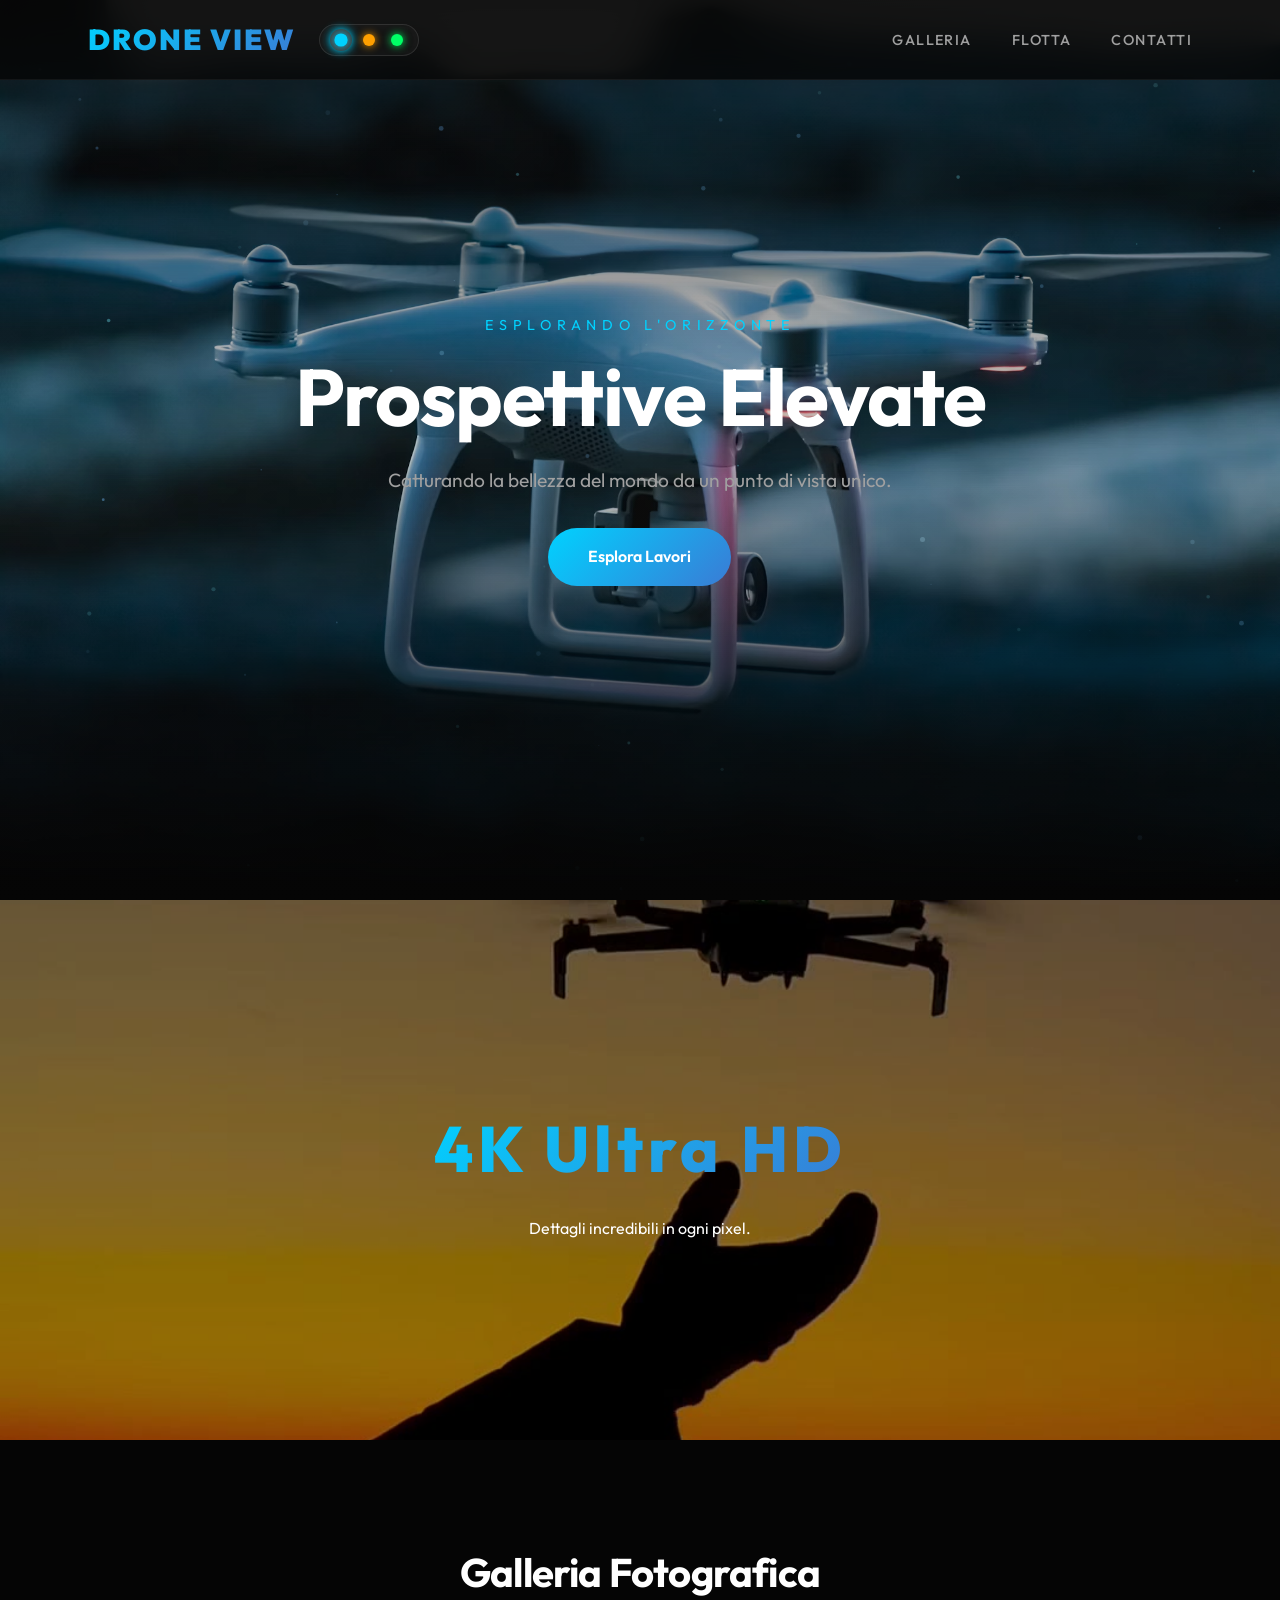
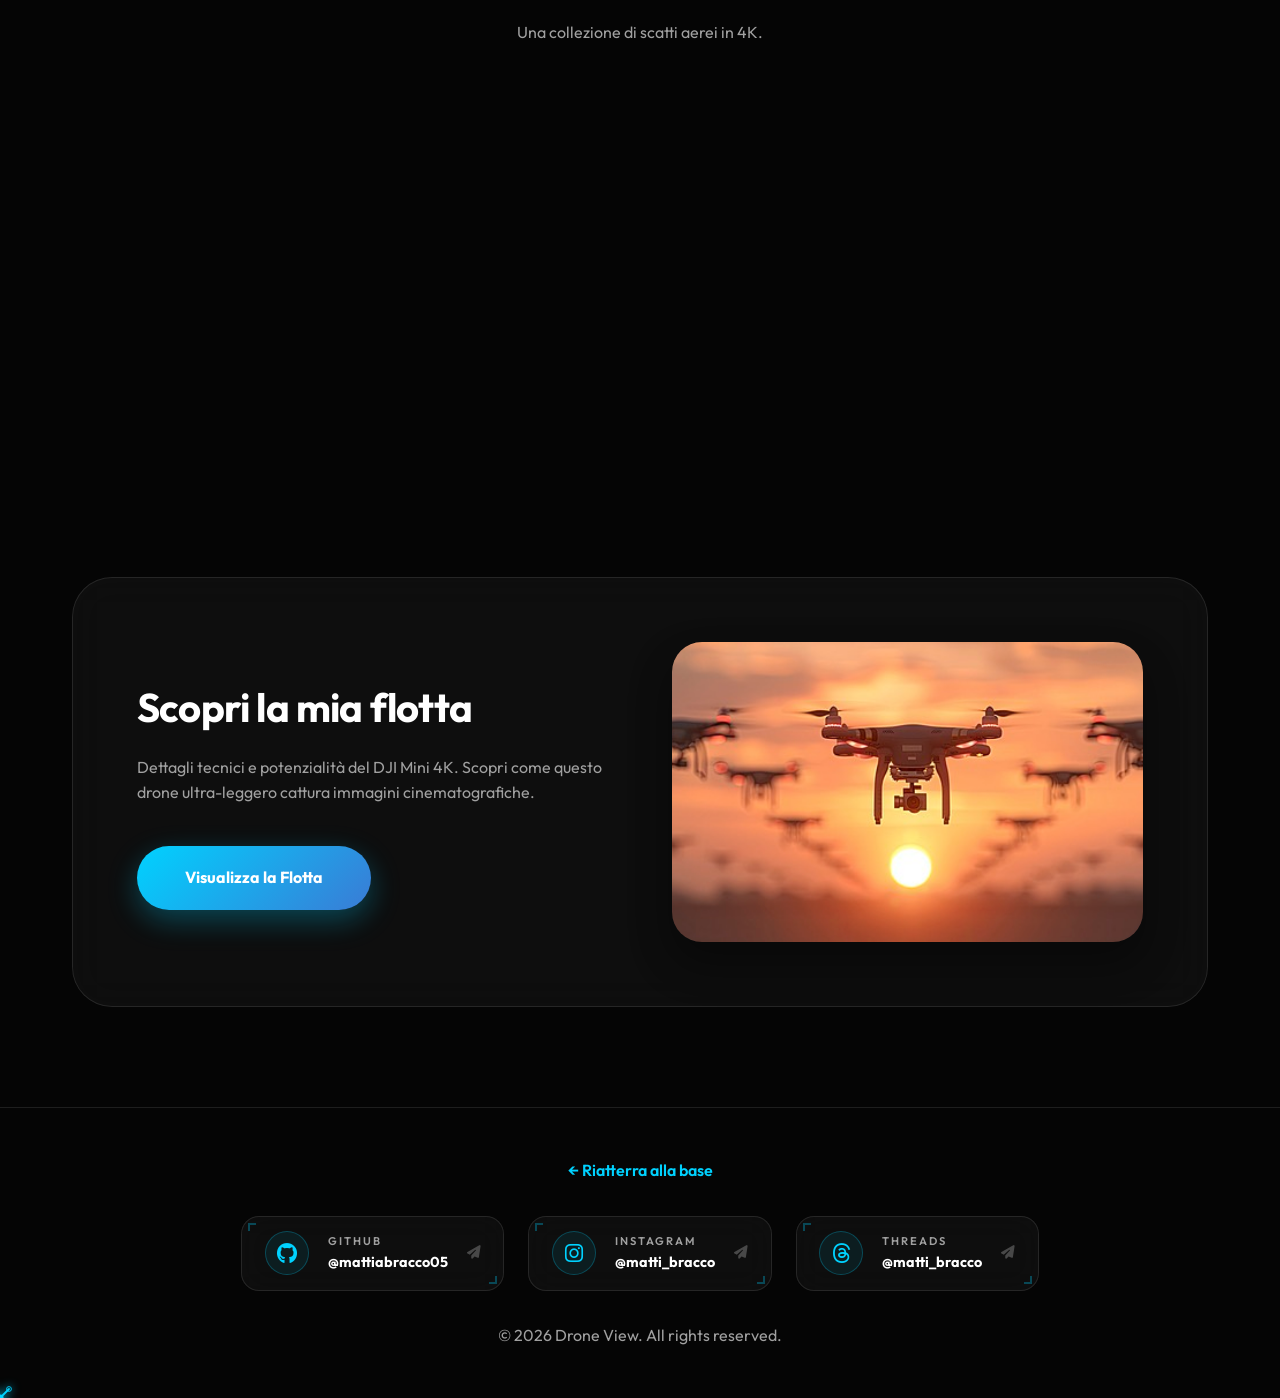
==== commit 6321a3f5: "Add RadunoPaesana Add RadunoPaesana" ====
--- a/index.html
+++ b/index.html
@@ -13,7 +13,6 @@
     <meta property="og:url" content="https://www.droneview.it/">
     <meta property="og:image" content="https://www.droneview.it/assets/images/Place/Zante.avif">
     <link rel="canonical" href="https://www.droneview.it/">
-    <link rel="icon" href="assets/images/Place/Zante.avif" type="image/avif">
     <link rel="preconnect" href="https://fonts.googleapis.com">
     <link rel="preconnect" href="https://fonts.gstatic.com" crossorigin>
     <link href="https://fonts.googleapis.com/css2?family=Outfit:wght@300;400;600;800&display=swap" rel="stylesheet">
@@ -62,7 +61,7 @@
 
     <!-- Cinematic Video Break -->
     <section class="video-break">
-        <video muted playsinline id="bg-video" autoplay loop>
+        <video muted playsinline id="bg-video" autoplay loop preload="metadata" poster="assets/images/Place/poster-drone-landing.jpg">
             <source src="assets/video/DroneLanding.mp4" type="video/mp4">
             Il tuo browser non supporta i video.
         </video>
@@ -78,12 +77,18 @@
                 <h2 class="section-title">Galleria Fotografica</h2>
                 <p style="color: var(--text-secondary)">Una collezione di scatti aerei in 4K.</p>
             </div>
-            <div class="grid" style="grid-template-columns: 1fr; max-width: 600px; margin: 0 auto;">
-                <a href="pages/zante.html" class="gallery-item reveal reveal-left">
+            <div class="grid" style="max-width: 1000px; margin: 0 auto;">
+                <a href="pages/zante.html" class="gallery-item reveal reveal-up">
                     <img src="assets/images/Place/Zante.avif" alt="Zante - Navagio Beach">
                     <div class="gallery-overlay">
                         <h3>Zante</h3>
                         <p>Esplora la bellezza ionica.</p>
+                    </div>
+                </a>
+                <a href="pages/radunopaesana2026.html" class="gallery-item paesana-home-card reveal reveal-up" aria-label="Apri la galleria Raduno Paesana 2026">
+                    <div class="gallery-overlay">
+                        <h3>Raduno Paesana 2026</h3>
+                        <p>Scopri il reportage aereo.</p>
                     </div>
                 </a>
             </div>
--- a/css/style.css
+++ b/css/style.css
@@ -30,6 +30,41 @@
 
 .mission-hero.vallepo-hero {
     background: linear-gradient(rgba(0, 0, 0, 0.4), rgba(0, 0, 0, 0.4)), url('../assets/images/Place/VallePo.jpg') center/cover no-repeat;
+}
+
+.mission-hero.radunopaesana-hero {
+    background-image: linear-gradient(rgba(0, 0, 0, 0.4), rgba(0, 0, 0, 0.4)), url('../assets/images/Place/RadunoPaesana2026.avif');
+    background-position: center;
+    background-size: cover;
+    background-repeat: no-repeat;
+}
+
+.paesana-gallery {
+    display: grid;
+    grid-template-columns: repeat(2, minmax(0, 1fr));
+    gap: 1.5rem;
+}
+
+.paesana-gallery .video-card {
+    grid-column: auto;
+    aspect-ratio: 16 / 9;
+}
+
+.paesana-gallery .video-card.paesana-video-wide {
+    grid-column: 1 / -1;
+}
+
+.paesana-gallery .gallery-item {
+    grid-column: 1 / -1;
+    aspect-ratio: 21 / 9;
+    border-radius: 24px;
+}
+
+.gallery-item.paesana-home-card {
+    background-image: linear-gradient(0deg, rgba(0, 0, 0, 0.82), rgba(0, 0, 0, 0.02) 72%), url('../assets/images/Place/RadunoPaesana2026.avif');
+    background-position: center;
+    background-size: cover;
+    background-repeat: no-repeat;
 }
 
 .mission-content {
@@ -1095,6 +1130,10 @@
     border: 1px solid rgba(0, 210, 255, 0.2);
 }
 
+.hud-radar-overlay.has-active-popup {
+    pointer-events: auto;
+}
+
 .radar-sweep {
     position: absolute;
     top: 50%;
@@ -1289,6 +1328,8 @@
     .radar-tag.top-right { display: none; }
     .map-radar-wrapper .map-container { height: 420px; }
     .hud-preview-popup { width: 280px; bottom: 15px; }
+    .paesana-gallery { grid-template-columns: 1fr; }
+    .paesana-gallery .gallery-item { aspect-ratio: 16 / 9; }
 }
 
 /* ====== REUSABLE BUTTON STYLES ====== */
@@ -1434,6 +1475,56 @@
     gap: 1rem;
     z-index: 5;
     pointer-events: none;
+}
+
+.video-hud-player:not(.video-has-started) .video-controls {
+    display: none;
+}
+
+.video-start {
+    position: absolute;
+    top: 50%;
+    left: 50%;
+    z-index: 6;
+    width: 4.5rem;
+    height: 4.5rem;
+    transform: translate(-50%, -50%);
+    display: inline-flex;
+    align-items: center;
+    justify-content: center;
+    border: 1px solid var(--accent-color);
+    border-radius: 50%;
+    background: rgba(8, 12, 20, 0.76);
+    color: var(--text-primary);
+    font-size: 1.35rem;
+    cursor: pointer;
+    backdrop-filter: blur(10px);
+    box-shadow: 0 0 24px rgba(0, 210, 255, 0.25);
+    transition: transform 0.2s ease, background 0.2s ease, box-shadow 0.2s ease;
+}
+
+.video-start:hover {
+    transform: translate(-50%, -50%) scale(1.08);
+    background: rgba(0, 210, 255, 0.22);
+    box-shadow: 0 0 32px rgba(0, 210, 255, 0.4);
+}
+
+.video-start:focus-visible {
+    outline: 2px solid var(--text-primary);
+    outline-offset: 4px;
+}
+
+.video-start[hidden] {
+    display: none;
+}
+
+.video-start:disabled {
+    cursor: not-allowed;
+    opacity: 0.7;
+}
+
+.video-unavailable .video-start {
+    font-size: 0.8rem;
 }
 
 .live-badge {
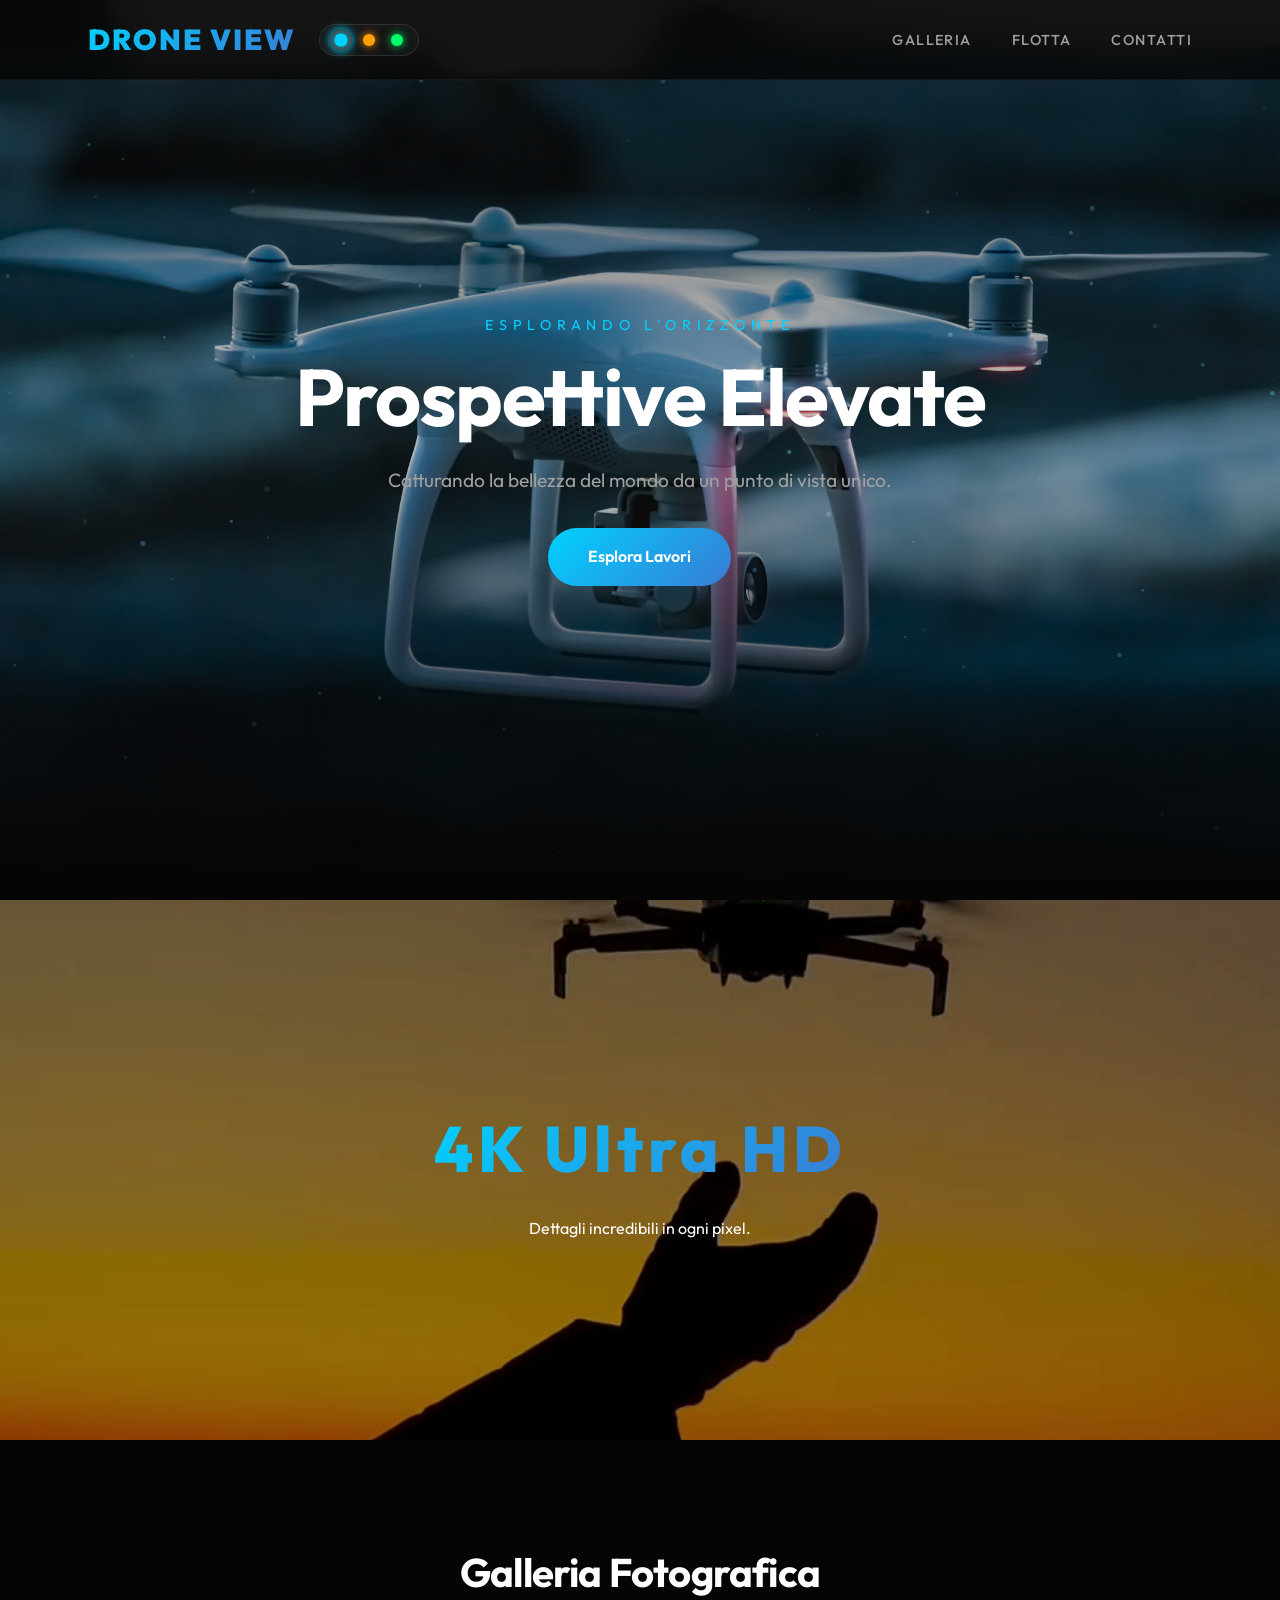
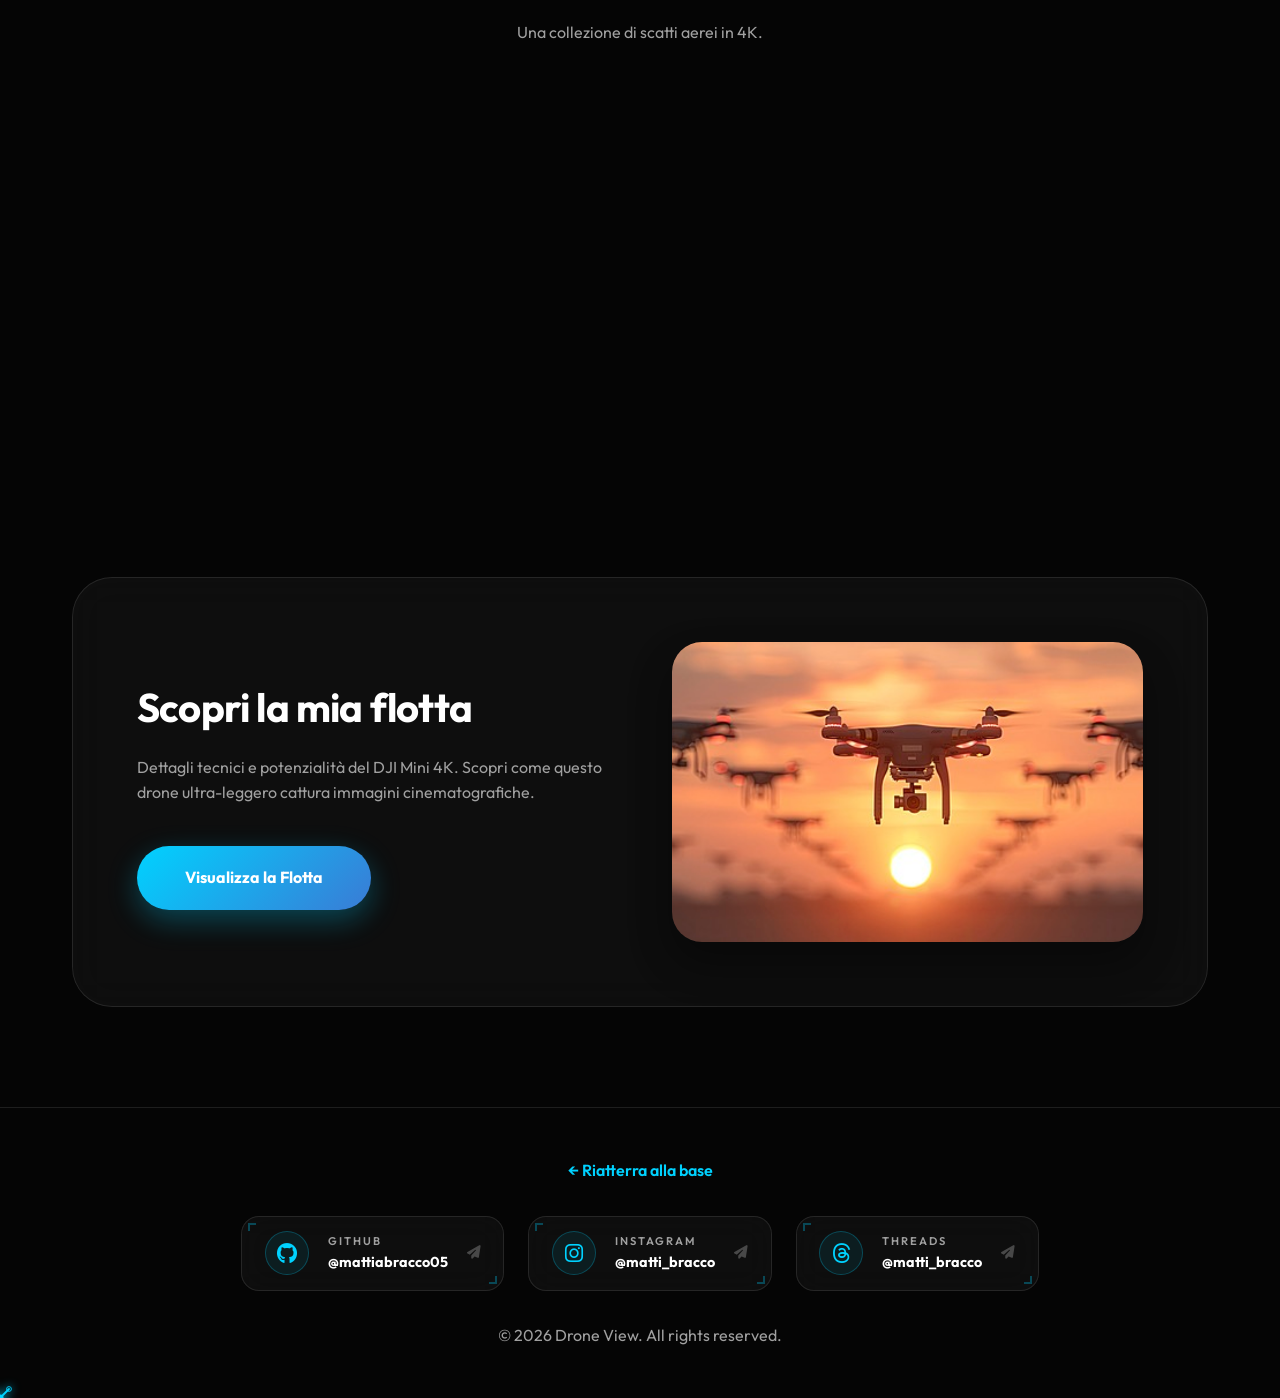
==== commit 87254473: "Add contatti Add contatti" ====
--- a/index.html
+++ b/index.html
@@ -43,7 +43,7 @@
                 <ul class="nav-links">
                     <li><a href="#gallery">Galleria</a></li>
                     <li><a href="pages/flotta.html">Flotta</a></li>
-                    <li><a href="#contact">Contatti</a></li>
+                    <li><a href="contatti.html">Contatti</a></li>
                 </ul>
             </div>
         </div>
--- a/css/style.css
+++ b/css/style.css
@@ -217,7 +217,15 @@
 .custom-cursor.hover {
     width: 45px;
     height: 45px;
-    transform: translate(-50%, -50%) rotate(45deg);
+}
+
+.custom-cursor.hover svg {
+    animation: drone-cursor-spin 1.2s linear infinite;
+}
+
+@keyframes drone-cursor-spin {
+    from { transform: rotate(0deg); }
+    to { transform: rotate(360deg); }
 }
 
 /* Hide custom cursor on mobile */
@@ -791,6 +799,11 @@
     animation: fadeIn 0.4s cubic-bezier(0.16, 1, 0.3, 1);
 }
 
+.lightbox.closing {
+    pointer-events: none;
+    animation: lightboxFadeOut 180ms ease-in forwards;
+}
+
 .lightbox-content {
     position: relative;
     max-width: 90vw;
@@ -805,6 +818,10 @@
 
 .lightbox.active .lightbox-content {
     transform: scale(1);
+}
+
+.lightbox.closing .lightbox-content {
+    animation: lightboxContentExit 180ms cubic-bezier(0.4, 0, 1, 1) forwards;
 }
 
 .lightbox-img {
@@ -838,23 +855,147 @@
     transform: rotate(90deg) scale(1.2);
 }
 
-.lightbox.closing .lightbox-close {
-    animation: propellerTakeOff 0.8s forwards cubic-bezier(0.45, 0, 0.55, 1);
-    pointer-events: none;
-}
-
-@keyframes propellerTakeOff {
-    0% { 
-        transform: rotate(0deg) scale(1); 
-    }
-    30% { 
-        transform: rotate(1080deg) scale(1.5); 
-        color: var(--accent-color);
-        filter: drop-shadow(0 0 20px var(--accent-color));
-    }
-    100% { 
-        transform: rotate(3600deg) translate(100vw, -100vh) scale(0.1); 
-        opacity: 0; 
+@keyframes lightboxFadeOut {
+    to { opacity: 0; }
+}
+
+/* Contact page */
+.contact-page {
+    min-height: 100vh;
+    padding: calc(var(--nav-height) + 5rem) 0 5rem;
+    background: radial-gradient(circle at 15% 10%, rgba(0, 210, 255, 0.1), transparent 35%);
+}
+
+.contact-layout {
+    display: grid;
+    grid-template-columns: minmax(0, 0.8fr) minmax(0, 1.2fr);
+    gap: 3rem;
+    align-items: start;
+}
+
+.contact-intro {
+    padding: 2rem 0;
+}
+
+.contact-intro .hero-tagline {
+    margin-bottom: 1rem;
+}
+
+.contact-intro h1 {
+    font-size: clamp(2.8rem, 6vw, 4.5rem);
+    line-height: 1.05;
+    margin-bottom: 1.5rem;
+}
+
+.contact-intro p {
+    color: var(--text-secondary);
+    font-size: 1.1rem;
+    max-width: 32rem;
+}
+
+.contact-card {
+    padding: clamp(1.5rem, 4vw, 3rem);
+    border: 1px solid var(--glass-border);
+    border-radius: 24px;
+    background: var(--card-bg);
+    backdrop-filter: blur(16px);
+    box-shadow: 0 20px 60px rgba(0, 0, 0, 0.25);
+}
+
+.contact-form {
+    display: grid;
+    gap: 1.25rem;
+}
+
+.contact-form label {
+    display: grid;
+    gap: 0.5rem;
+    color: var(--text-primary);
+    font-weight: 600;
+}
+
+.contact-form input,
+.contact-form textarea {
+    width: 100%;
+    padding: 0.9rem 1rem;
+    border: 1px solid var(--glass-border);
+    border-radius: 12px;
+    outline: none;
+    background: rgba(0, 0, 0, 0.3);
+    color: var(--text-primary);
+    font: inherit;
+    transition: border-color 0.2s ease, box-shadow 0.2s ease;
+}
+
+.contact-form textarea {
+    min-height: 170px;
+    resize: vertical;
+}
+
+.contact-form input:focus,
+.contact-form textarea:focus {
+    border-color: var(--accent-color);
+    box-shadow: 0 0 0 3px color-mix(in srgb, var(--accent-color) 20%, transparent);
+}
+
+.contact-form input::placeholder,
+.contact-form textarea::placeholder {
+    color: #858585;
+}
+
+.contact-form .btn {
+    justify-self: start;
+    border: 0;
+    cursor: pointer;
+    font: inherit;
+}
+
+.contact-form .btn:disabled {
+    cursor: wait;
+    opacity: 0.65;
+}
+
+.contact-form-status {
+    min-height: 1.6em;
+    color: var(--text-secondary);
+}
+
+.contact-form-status[data-state="success"] {
+    color: var(--accent-color);
+}
+
+.contact-form-status[data-state="error"] {
+    color: #ff7777;
+}
+
+@media (max-width: 768px) {
+    .contact-page {
+        padding-top: calc(var(--nav-height) + 3rem);
+    }
+
+    .contact-layout {
+        grid-template-columns: 1fr;
+        gap: 1.5rem;
+    }
+
+    .contact-intro {
+        padding: 0;
+        text-align: center;
+    }
+
+    .contact-intro p {
+        margin: 0 auto;
+    }
+
+    .contact-form .btn {
+        width: 100%;
+    }
+}
+
+@keyframes lightboxContentExit {
+    to {
+        opacity: 0;
+        transform: perspective(1000px) rotateX(2deg) translate3d(0, 8px, -20px) scale(0.97);
     }
 }
 
@@ -1125,7 +1266,7 @@
     width: 100%;
     height: 100%;
     z-index: 10;
-    pointer-events: none;
+    pointer-events: auto;
     background: radial-gradient(circle at center, transparent 30%, rgba(5, 5, 5, 0.4) 100%);
     border: 1px solid rgba(0, 210, 255, 0.2);
 }
@@ -1733,4 +1874,3 @@
     .lightbox-nav.prev { left: 10px; }
     .lightbox-nav.next { right: 10px; }
 }
-
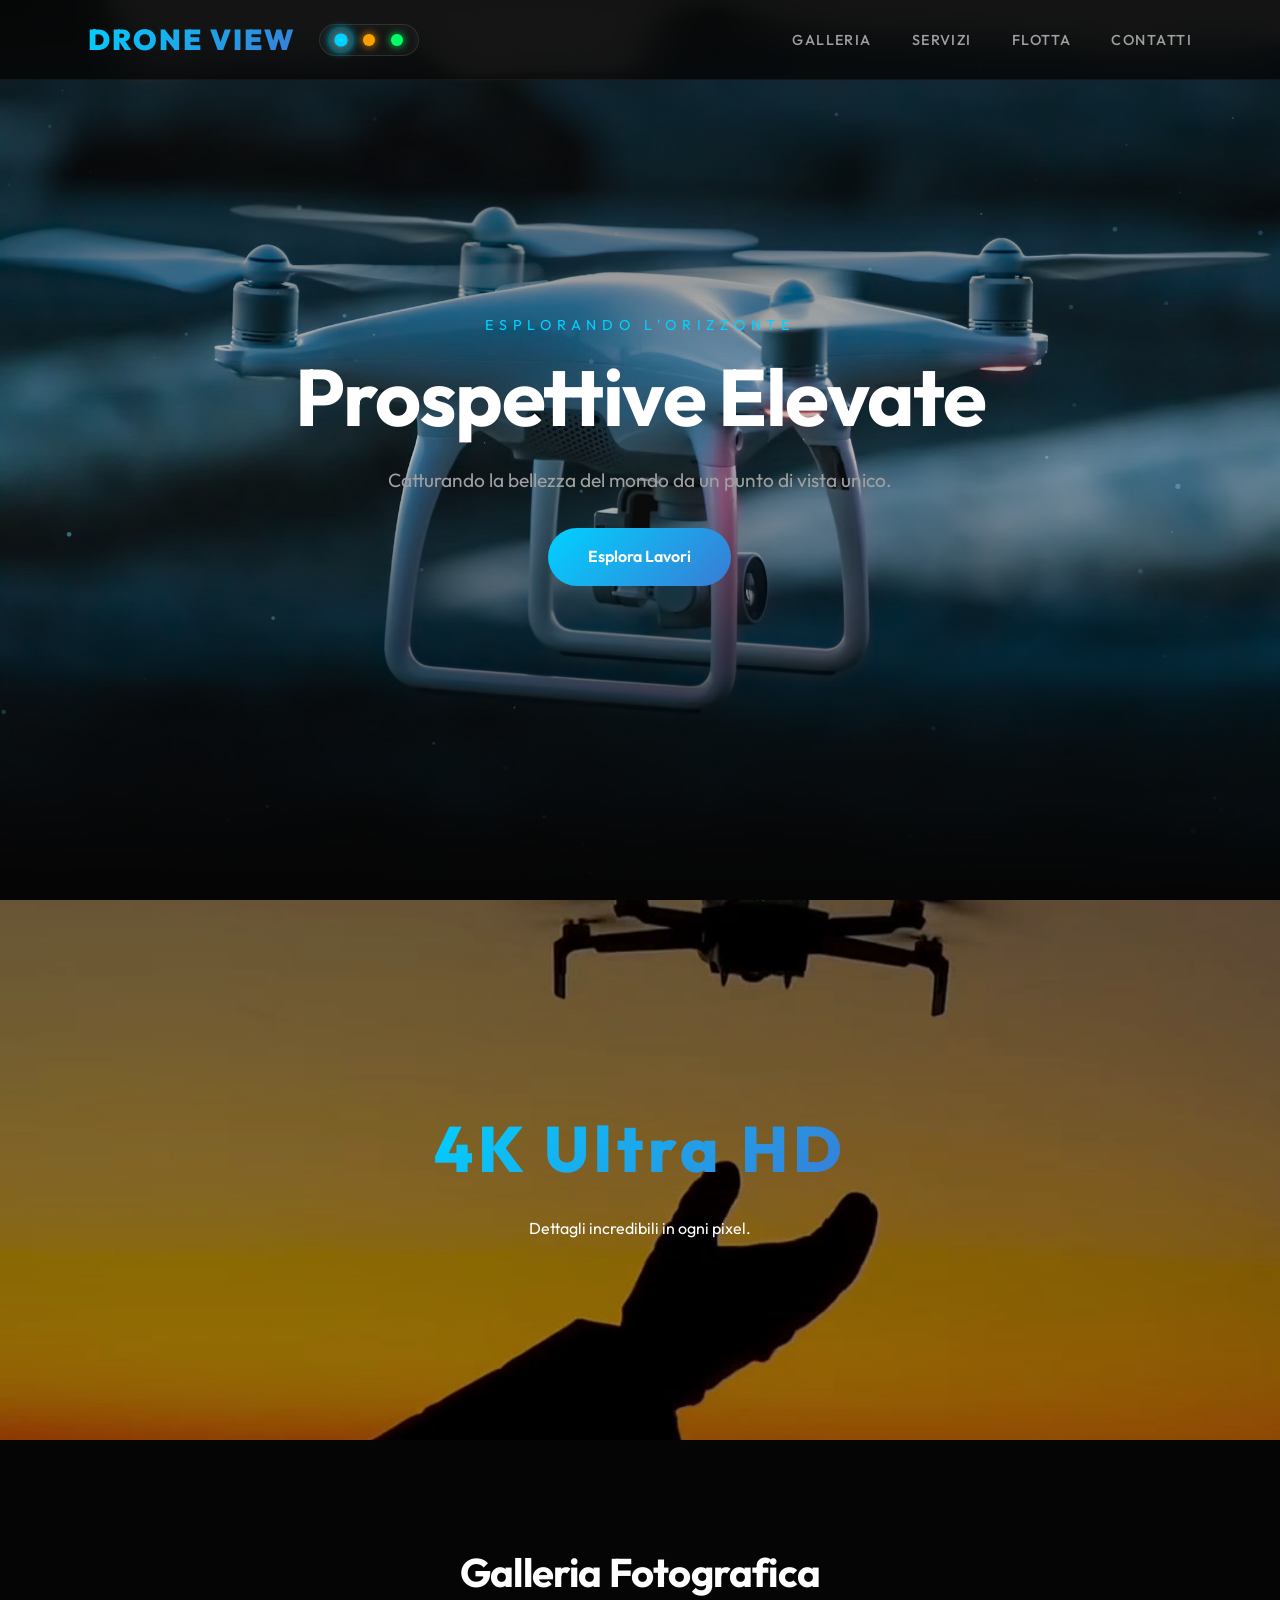
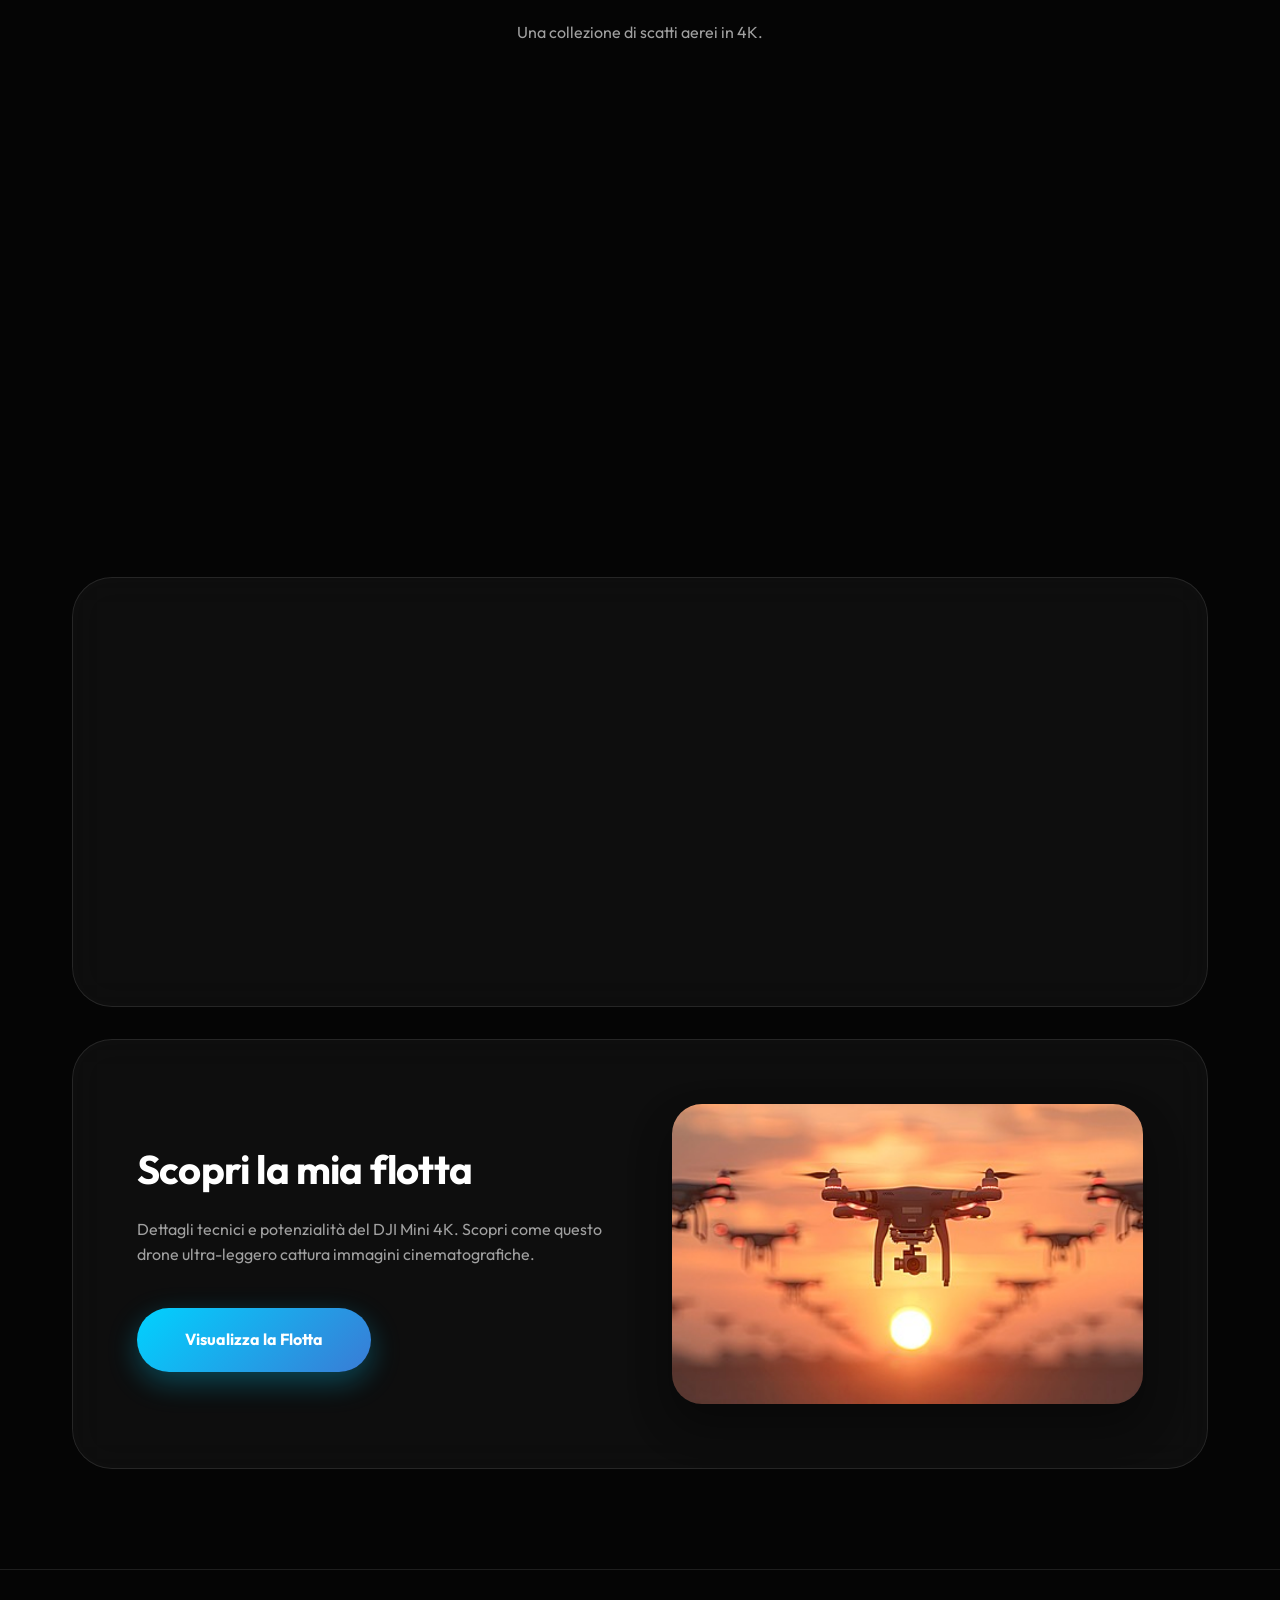
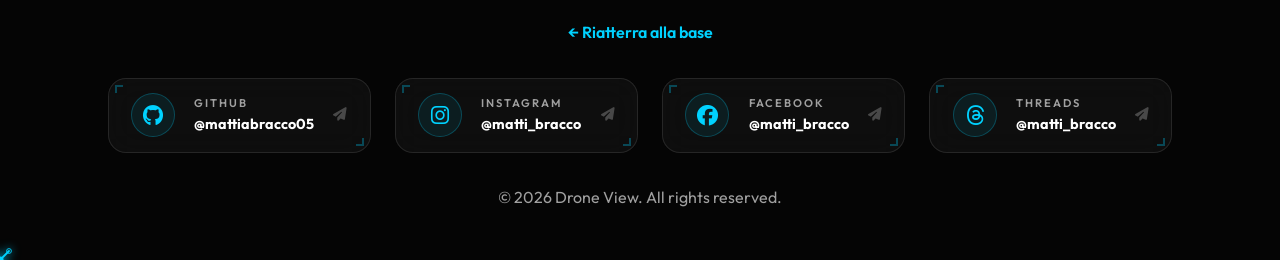
==== commit cb3ea5ef: "Add servizi.html Add servizi.html" ====
--- a/index.html
+++ b/index.html
@@ -42,6 +42,7 @@
                 </button>
                 <ul class="nav-links">
                     <li><a href="#gallery">Galleria</a></li>
+                    <li><a href="servizi.html">Servizi</a></li>
                     <li><a href="pages/flotta.html">Flotta</a></li>
                     <li><a href="contatti.html">Contatti</a></li>
                 </ul>
@@ -96,7 +97,22 @@
     </section>
 
 
-    <section class="section">
+    <section class="section home-feature-section home-feature-section-services">
+        <div class="container">
+            <div class="feature-highlight reveal reveal-up">
+                <div class="feature-highlight-content reveal reveal-left">
+                    <h2 class="section-title">Scopri i miei servizi</h2>
+                    <p style="color: var(--text-secondary); margin-bottom: 2.5rem;">Video e fotografie aeree per raccontare eventi, valorizzare immobili e strutture, promuovere il territorio e creare contenuti per i social.</p>
+                    <a href="servizi.html" class="btn btn-primary btn-lg">Scopri i Servizi</a>
+                </div>
+                <div class="feature-highlight-image reveal reveal-right">
+                    <img src="assets/images/DJI Servizi 1.png" alt="Drone DJI in volo per la realizzazione di servizi aerei">
+                </div>
+            </div>
+        </div>
+    </section>
+
+    <section class="section home-feature-section home-feature-section-fleet">
         <div class="container">
             <div class="feature-highlight reveal reveal-up">
                 <div class="feature-highlight-content reveal reveal-left">
--- a/css/style.css
+++ b/css/style.css
@@ -201,8 +201,8 @@
     position: fixed;
     pointer-events: none;
     z-index: 10001;
-    transform: translate(-50%, -50%);
-    transition: width 0.3s, height 0.3s, transform 0.1s ease-out;
+    transform: translate(-50%, -50%) rotate(var(--cursor-tilt, 0deg));
+    transition: width 0.3s, height 0.3s, transform 0.18s ease-out;
     display: flex;
     align-items: center;
     justify-content: center;
@@ -619,6 +619,99 @@
     object-fit: cover;
 }
 
+.home-feature-section-services {
+    padding-bottom: 2rem;
+}
+
+.home-feature-section-fleet {
+    padding-top: 0;
+}
+
+.services-hero {
+    min-height: 78vh;
+    display: flex;
+    align-items: center;
+    position: relative;
+    margin-top: var(--nav-height);
+    padding: 5rem 0;
+    background:
+        linear-gradient(90deg, rgba(5, 5, 5, 0.88), rgba(5, 5, 5, 0.3)),
+        url('../assets/images/DJI%20Servizi%201.png') center 40%/cover no-repeat;
+    background-color: #050505;
+}
+
+.services-hero-content {
+    position: relative;
+    z-index: 1;
+}
+
+.services-hero h1 {
+    font-size: clamp(3rem, 8vw, 6rem);
+    margin-bottom: 1rem;
+}
+
+.services-hero p {
+    max-width: 620px;
+    color: var(--text-secondary);
+    font-size: 1.25rem;
+    margin-bottom: 2rem;
+}
+
+.services-section {
+    background: radial-gradient(circle at 50% 0, rgba(0, 210, 255, 0.06), transparent 45%);
+}
+
+.services-intro {
+    color: var(--text-secondary);
+}
+
+.services-grid {
+    display: grid;
+    grid-template-columns: repeat(3, minmax(0, 1fr));
+    gap: 1.5rem;
+}
+
+.service-card {
+    padding: 2rem;
+    border: 1px solid var(--glass-border);
+    border-radius: 24px;
+    background: var(--card-bg);
+    backdrop-filter: blur(20px);
+    transition: var(--transition);
+}
+
+.service-card:hover {
+    transform: translateY(-6px);
+    border-color: var(--accent-color);
+}
+
+.service-icon {
+    display: inline-flex;
+    width: 3.5rem;
+    height: 3.5rem;
+    align-items: center;
+    justify-content: center;
+    margin-bottom: 1.5rem;
+    border-radius: 16px;
+    background: var(--glass);
+    color: var(--accent-color);
+    font-size: 1.5rem;
+}
+
+.service-card h3 {
+    margin-bottom: 0.75rem;
+    font-size: 1.35rem;
+}
+
+.service-card p {
+    color: var(--text-secondary);
+    line-height: 1.7;
+}
+
+.services-contact-section {
+    padding-top: 0;
+}
+
 /* Animations */
 @keyframes fadeInUp {
     from {
@@ -893,6 +986,20 @@
     max-width: 32rem;
 }
 
+.contact-visual {
+    margin-top: 2rem;
+    overflow: hidden;
+    border: 1px solid var(--glass-border);
+    border-radius: 24px;
+    box-shadow: 0 20px 50px rgba(0, 0, 0, 0.3);
+}
+
+.contact-visual img {
+    display: block;
+    width: 100%;
+    height: auto;
+}
+
 .contact-card {
     padding: clamp(1.5rem, 4vw, 3rem);
     border: 1px solid var(--glass-border);
@@ -985,6 +1092,11 @@
 
     .contact-intro p {
         margin: 0 auto;
+    }
+
+    .contact-visual {
+        max-width: 32rem;
+        margin: 2rem auto 0;
     }
 
     .contact-form .btn {
@@ -1238,6 +1350,29 @@
         order: 1;
         width: 100%;
         height: 250px;
+    }
+
+    .services-grid {
+        grid-template-columns: repeat(2, minmax(0, 1fr));
+    }
+}
+
+@media (max-width: 600px) {
+    .services-hero {
+        min-height: 65vh;
+        background-position: center 40%;
+    }
+
+    .services-hero p {
+        font-size: 1.1rem;
+    }
+
+    .services-grid {
+        grid-template-columns: 1fr;
+    }
+
+    .service-card {
+        padding: 1.5rem;
     }
 }
 
@@ -1609,10 +1744,11 @@
     position: absolute;
     left: 1rem;
     right: 1rem;
+    top: 1rem;
     bottom: 1rem;
     display: flex;
-    align-items: center;
-    justify-content: space-between;
+    align-items: flex-end;
+    justify-content: flex-end;
     gap: 1rem;
     z-index: 5;
     pointer-events: none;
@@ -1669,6 +1805,10 @@
 }
 
 .live-badge {
+    position: absolute;
+    top: 0;
+    left: 50%;
+    transform: translateX(-50%);
     display: inline-flex;
     align-items: center;
     gap: 0.5rem;
@@ -1755,6 +1895,43 @@
     border-radius: inherit;
     background: linear-gradient(90deg, var(--accent-color) 0%, #99f7ff 100%);
     box-shadow: 0 0 12px rgba(0, 210, 255, 0.7);
+}
+
+@media (max-width: 768px) {
+    .video-player-hud {
+        left: 0.65rem;
+        right: 0.65rem;
+        top: auto;
+        bottom: 0.65rem;
+        gap: 0.5rem;
+        justify-content: flex-end;
+    }
+
+    .live-badge {
+        display: none;
+        width: 1.5rem;
+        height: 1.5rem;
+        padding: 0;
+        justify-content: center;
+        gap: 0;
+        font-size: 0;
+        letter-spacing: 0;
+    }
+
+    .video-controls {
+        gap: 0.4rem;
+        padding: 0.35rem;
+    }
+
+    .video-progress {
+        display: none;
+    }
+
+    .video-toggle,
+    .video-fullscreen {
+        width: 2rem;
+        height: 2rem;
+    }
 }
 
 .map-container {
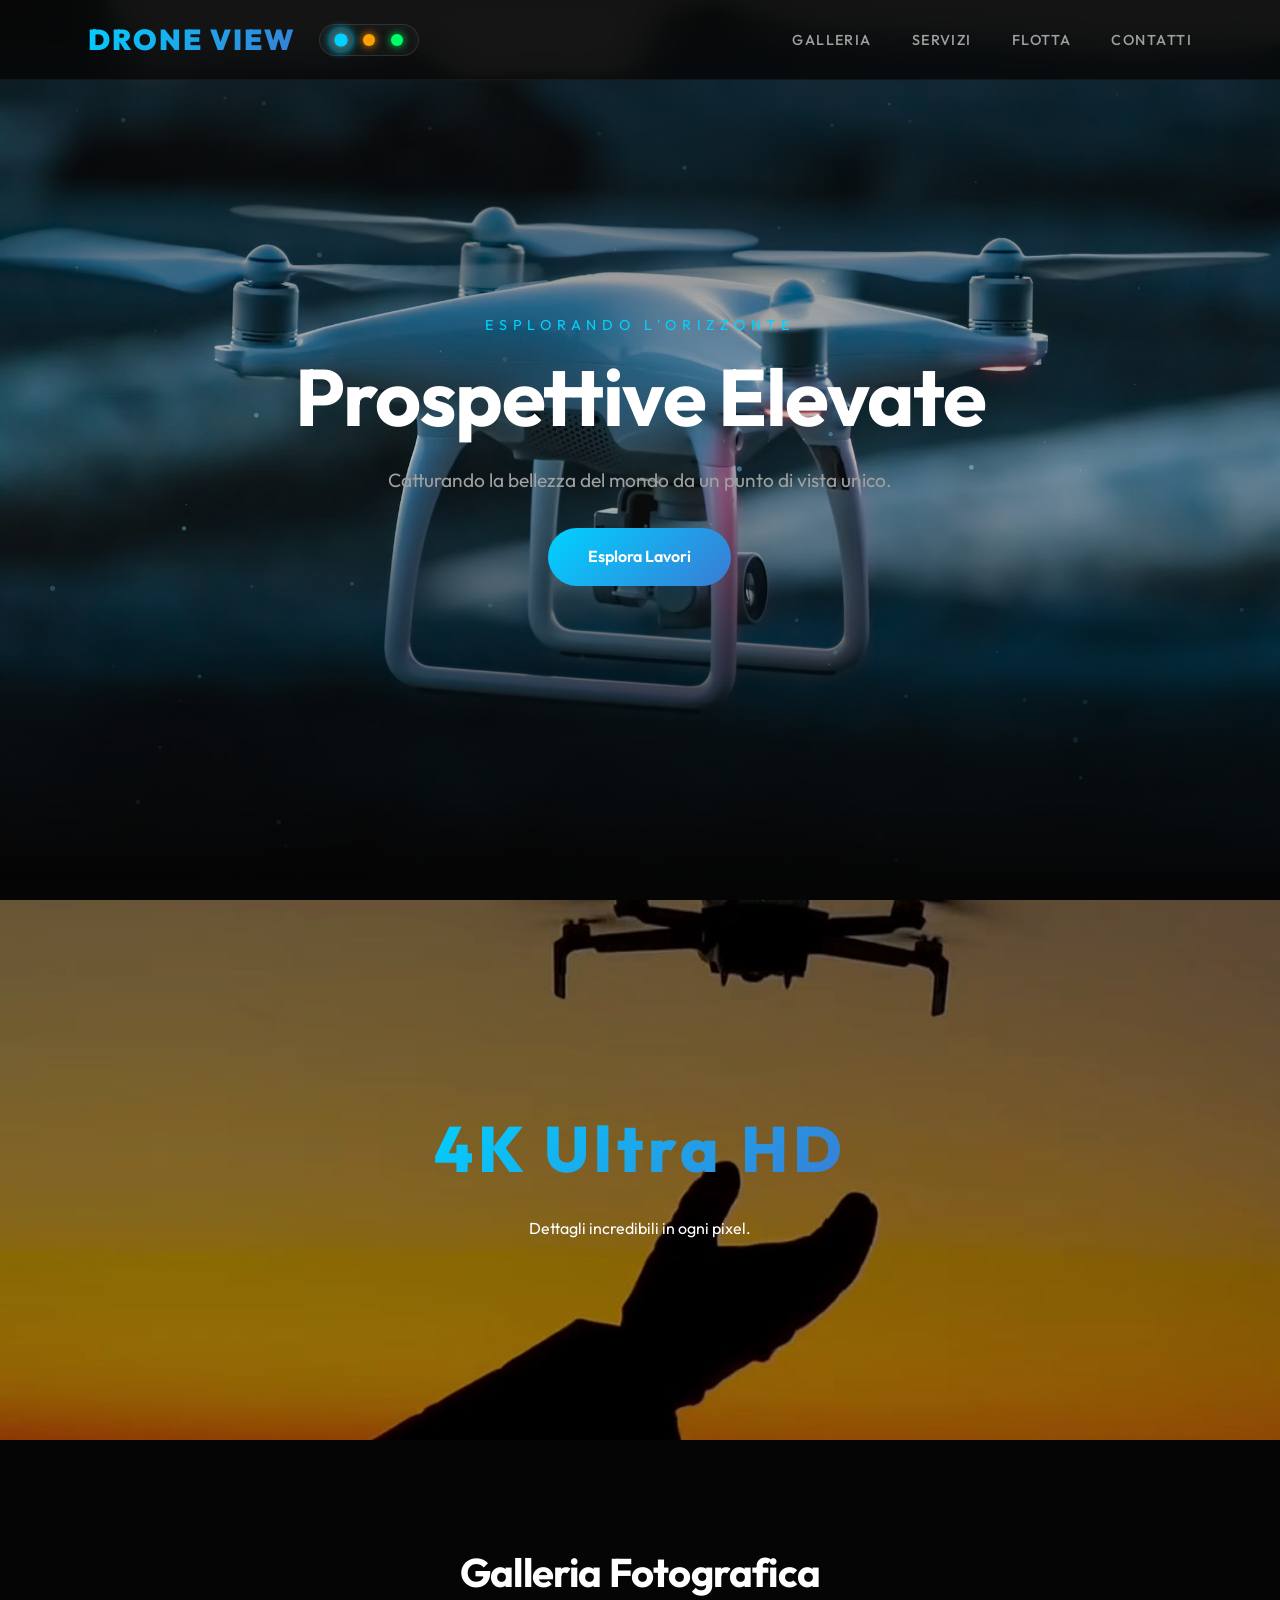
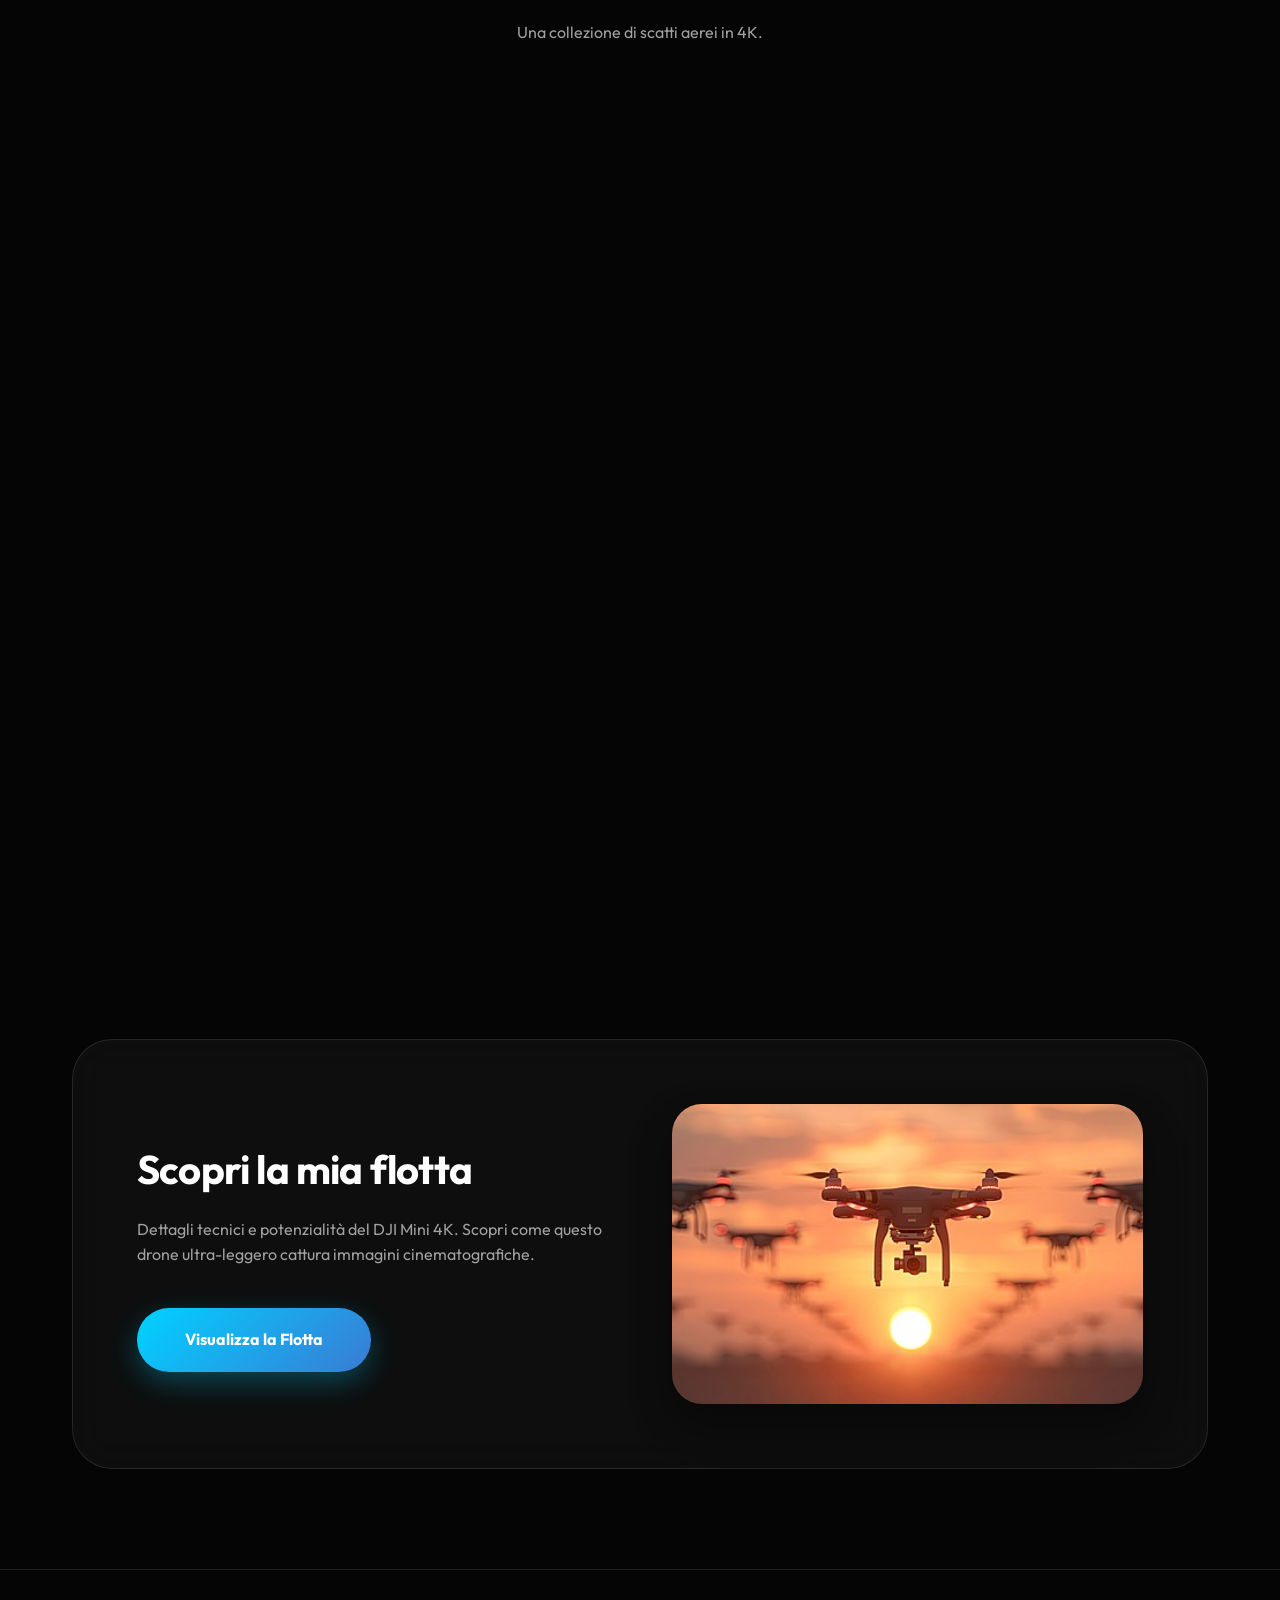
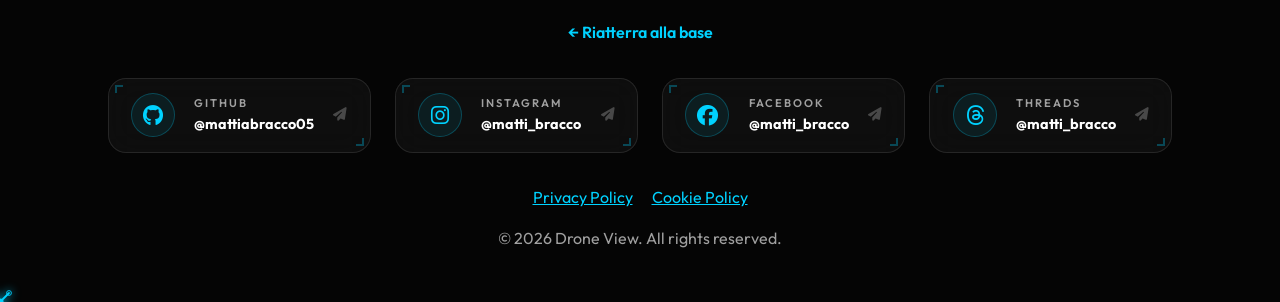
==== commit 2b43be44: "add privacy and cookie add privacy and cookie" ====
--- a/index.html
+++ b/index.html
@@ -42,9 +42,9 @@
                 </button>
                 <ul class="nav-links">
                     <li><a href="#gallery">Galleria</a></li>
-                    <li><a href="servizi.html">Servizi</a></li>
+                    <li><a href="pages/servizi.html">Servizi</a></li>
                     <li><a href="pages/flotta.html">Flotta</a></li>
-                    <li><a href="contatti.html">Contatti</a></li>
+                    <li><a href="pages/contatti.html">Contatti</a></li>
                 </ul>
             </div>
         </div>
@@ -103,7 +103,7 @@
                 <div class="feature-highlight-content reveal reveal-left">
                     <h2 class="section-title">Scopri i miei servizi</h2>
                     <p style="color: var(--text-secondary); margin-bottom: 2.5rem;">Video e fotografie aeree per raccontare eventi, valorizzare immobili e strutture, promuovere il territorio e creare contenuti per i social.</p>
-                    <a href="servizi.html" class="btn btn-primary btn-lg">Scopri i Servizi</a>
+                    <a href="pages/servizi.html" class="btn btn-primary btn-lg">Scopri i Servizi</a>
                 </div>
                 <div class="feature-highlight-image reveal reveal-right">
                     <img src="assets/images/DJI Servizi 1.png" alt="Drone DJI in volo per la realizzazione di servizi aerei">
@@ -135,7 +135,7 @@
         window.addEventListener('DOMContentLoaded', () => {
             const footer = document.getElementById('site-footer');
             if (!footer) return;
-            fetch('footer.html')
+            fetch('pages/footer.html')
                 .then(response => response.ok ? response.text() : Promise.reject())
                 .then(html => { footer.outerHTML = html; })
                 .catch(() => {
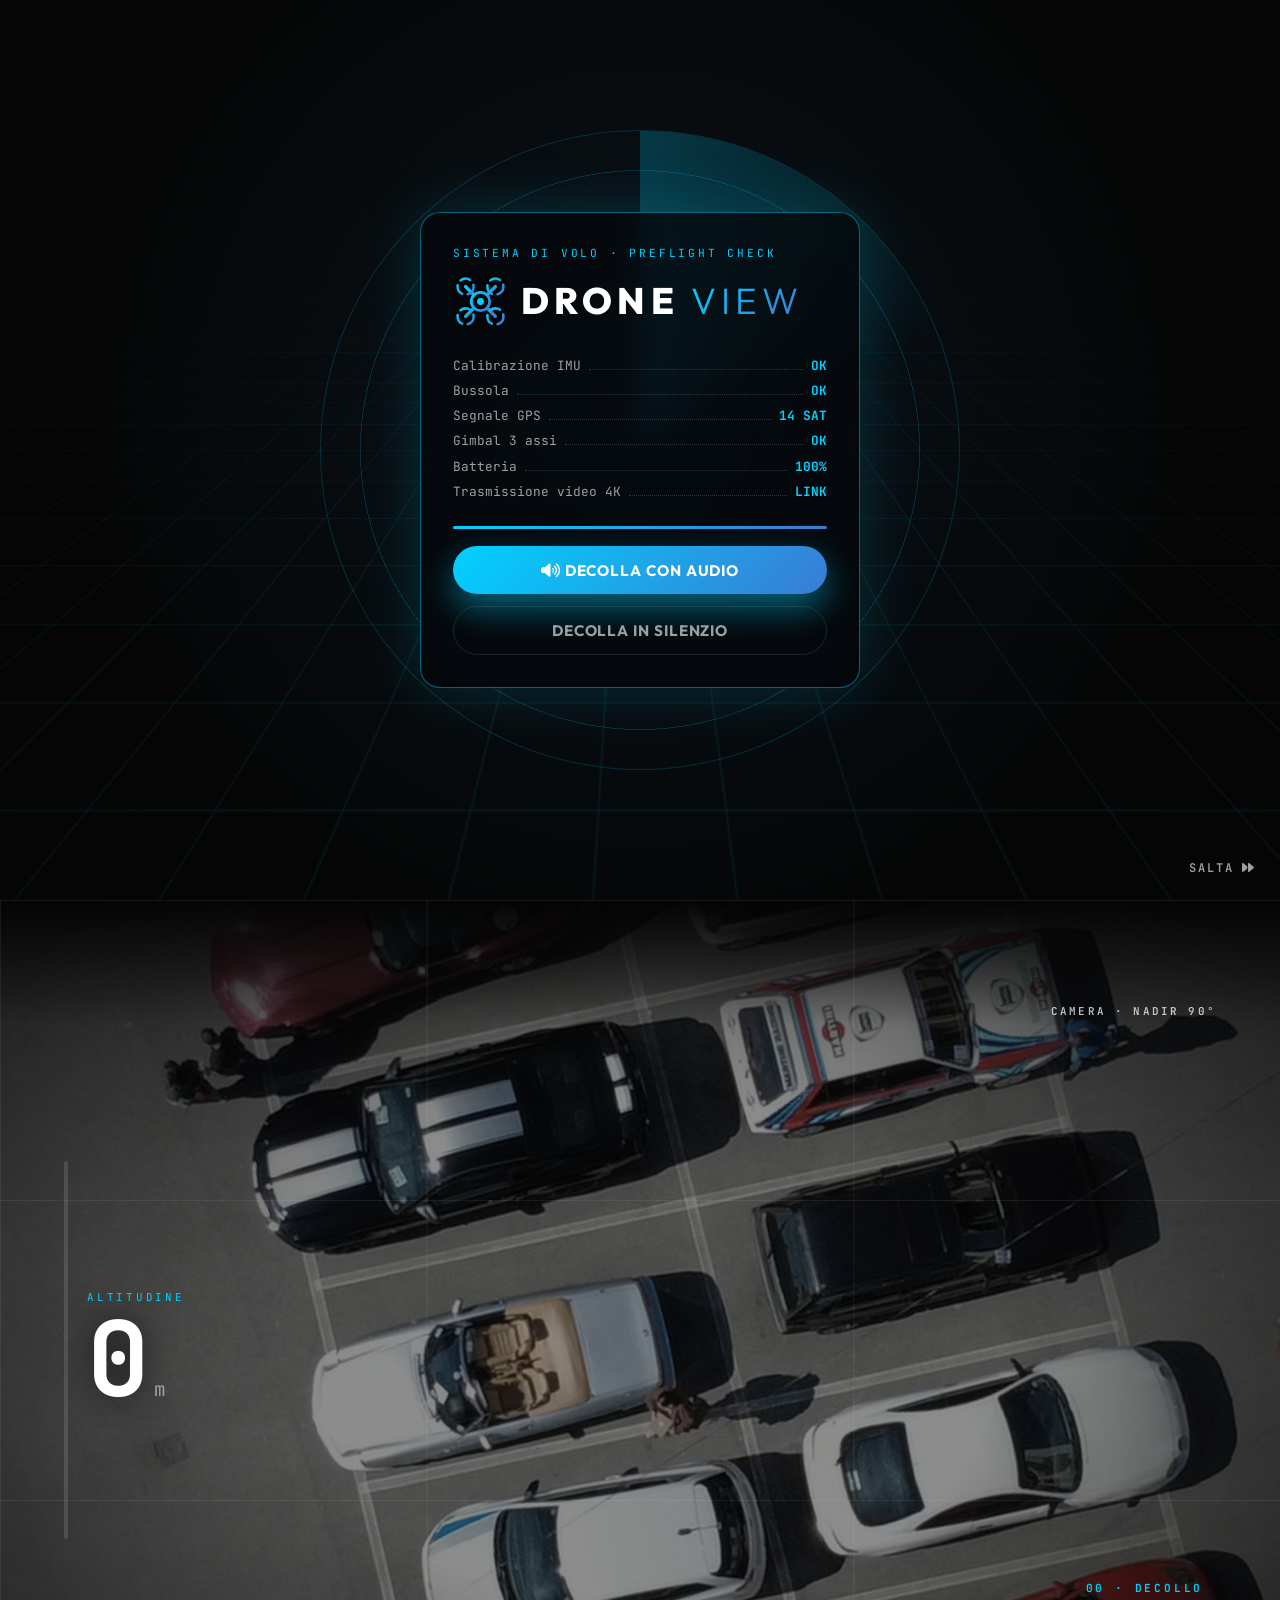
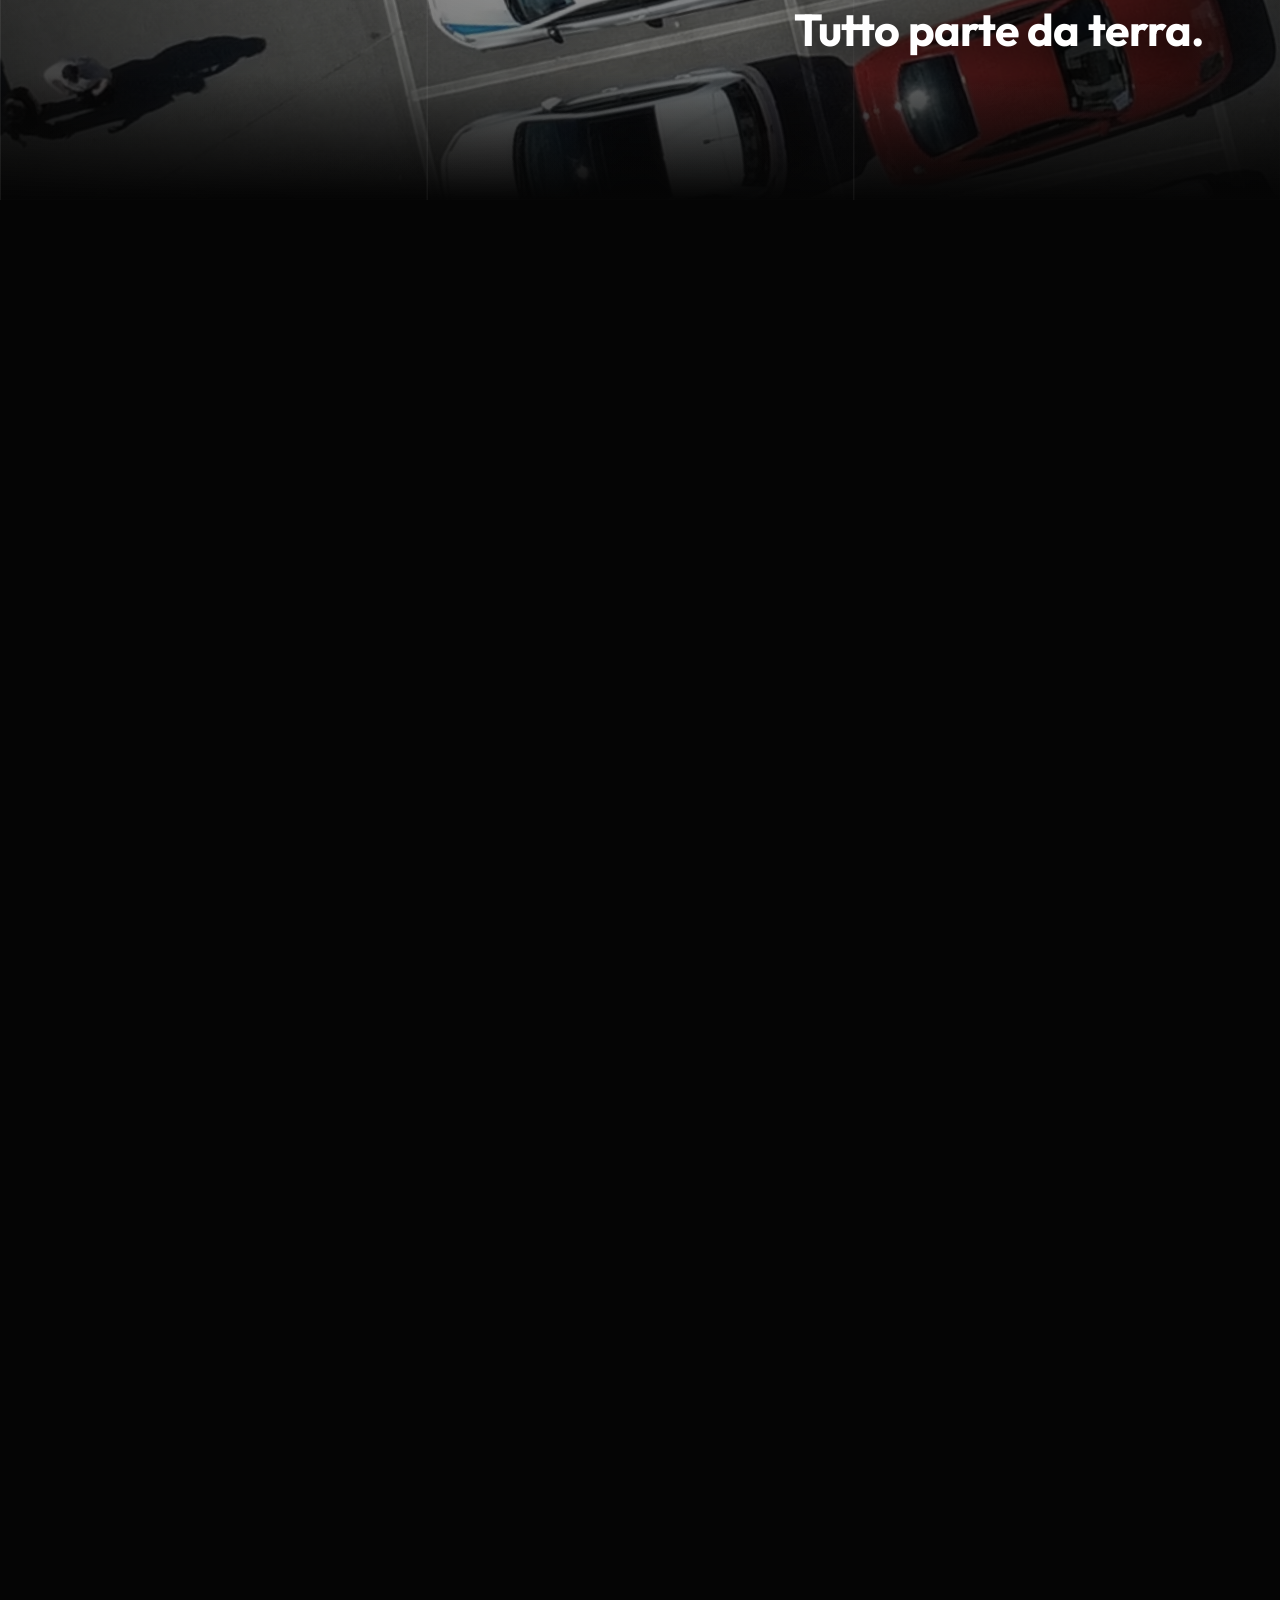
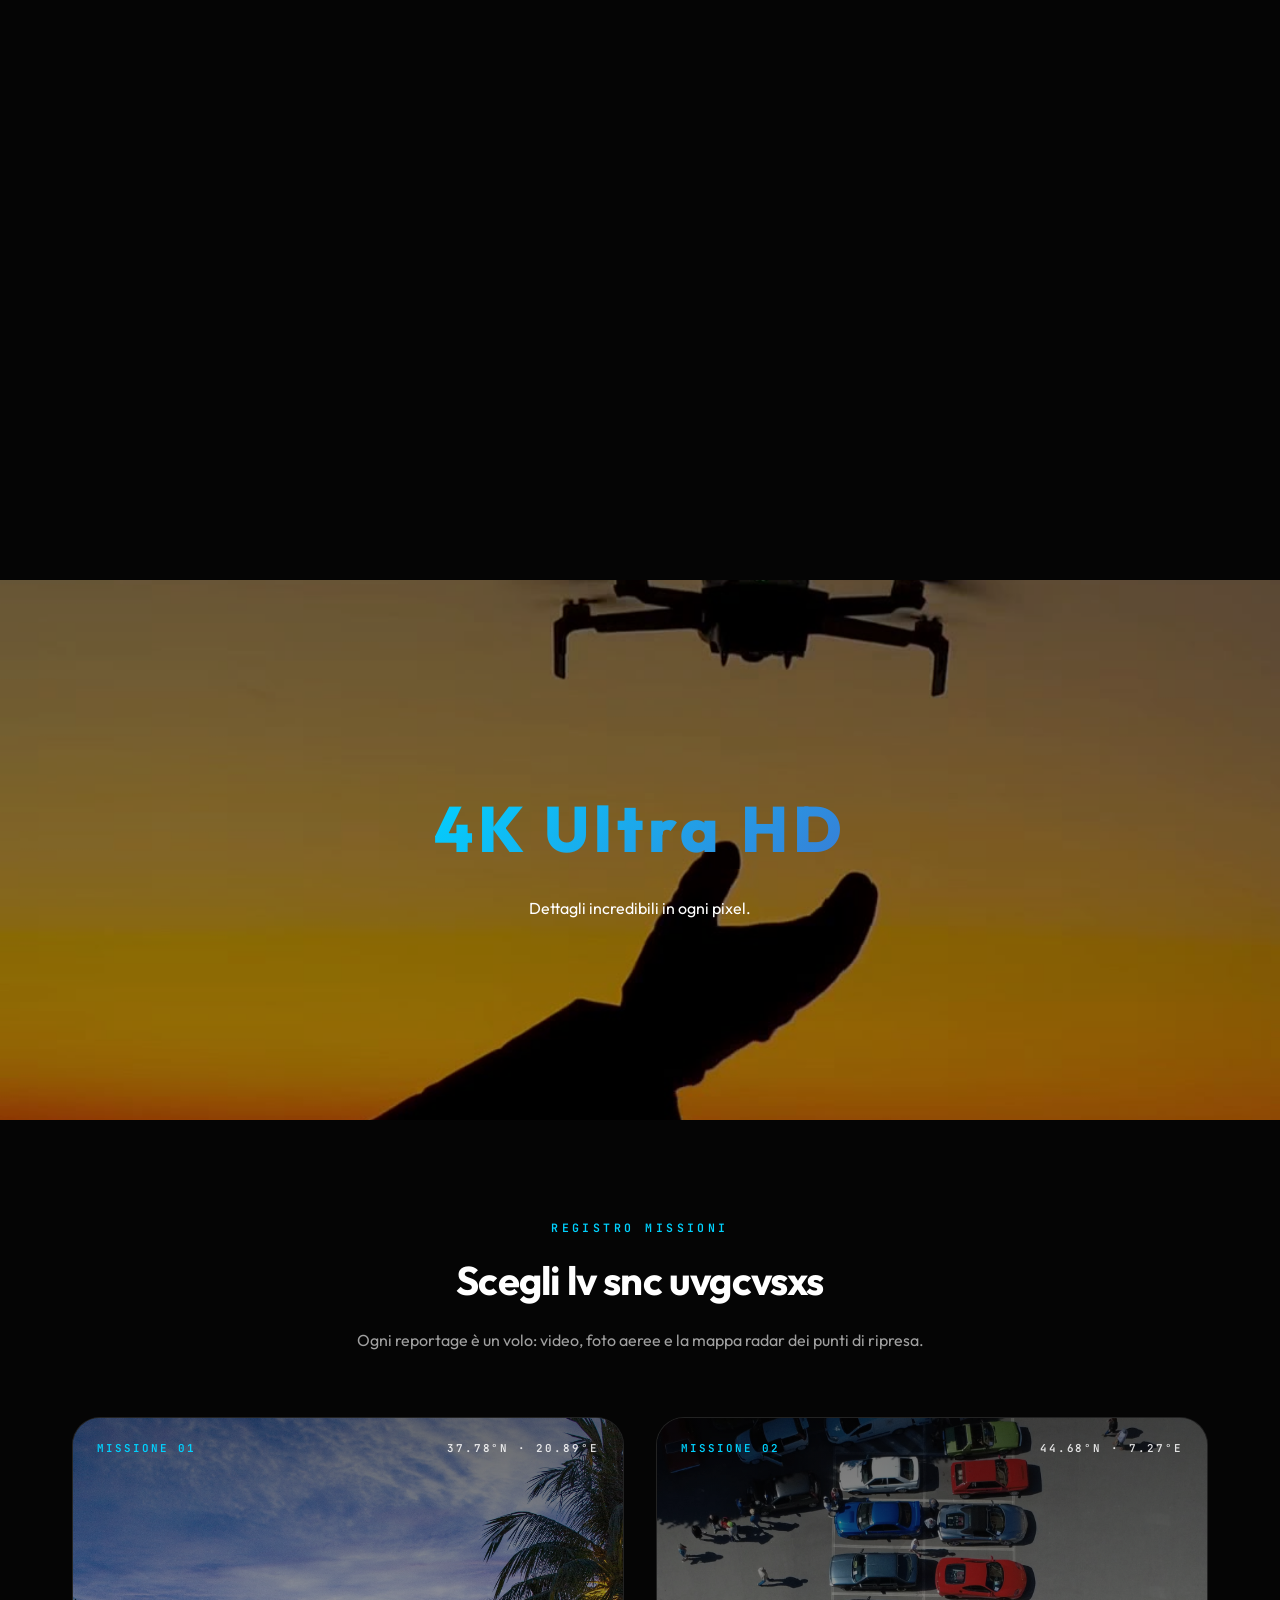
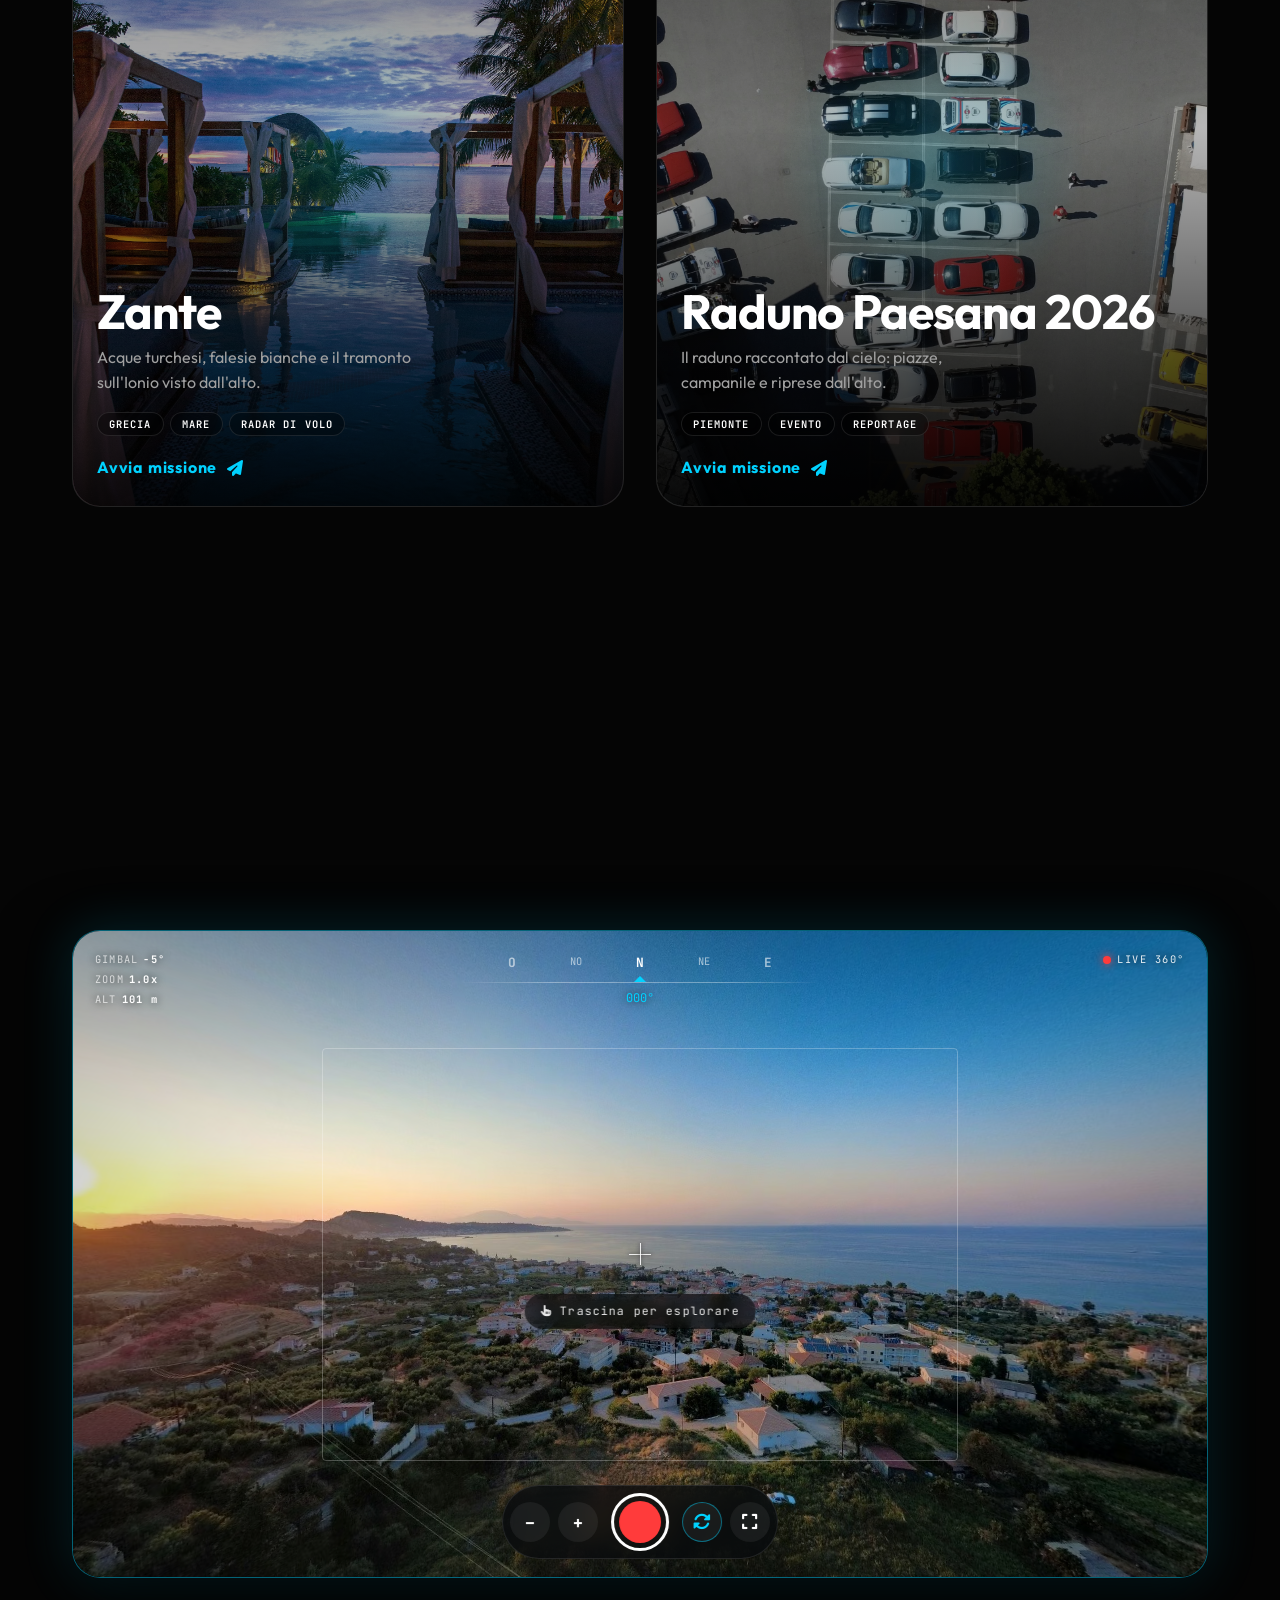
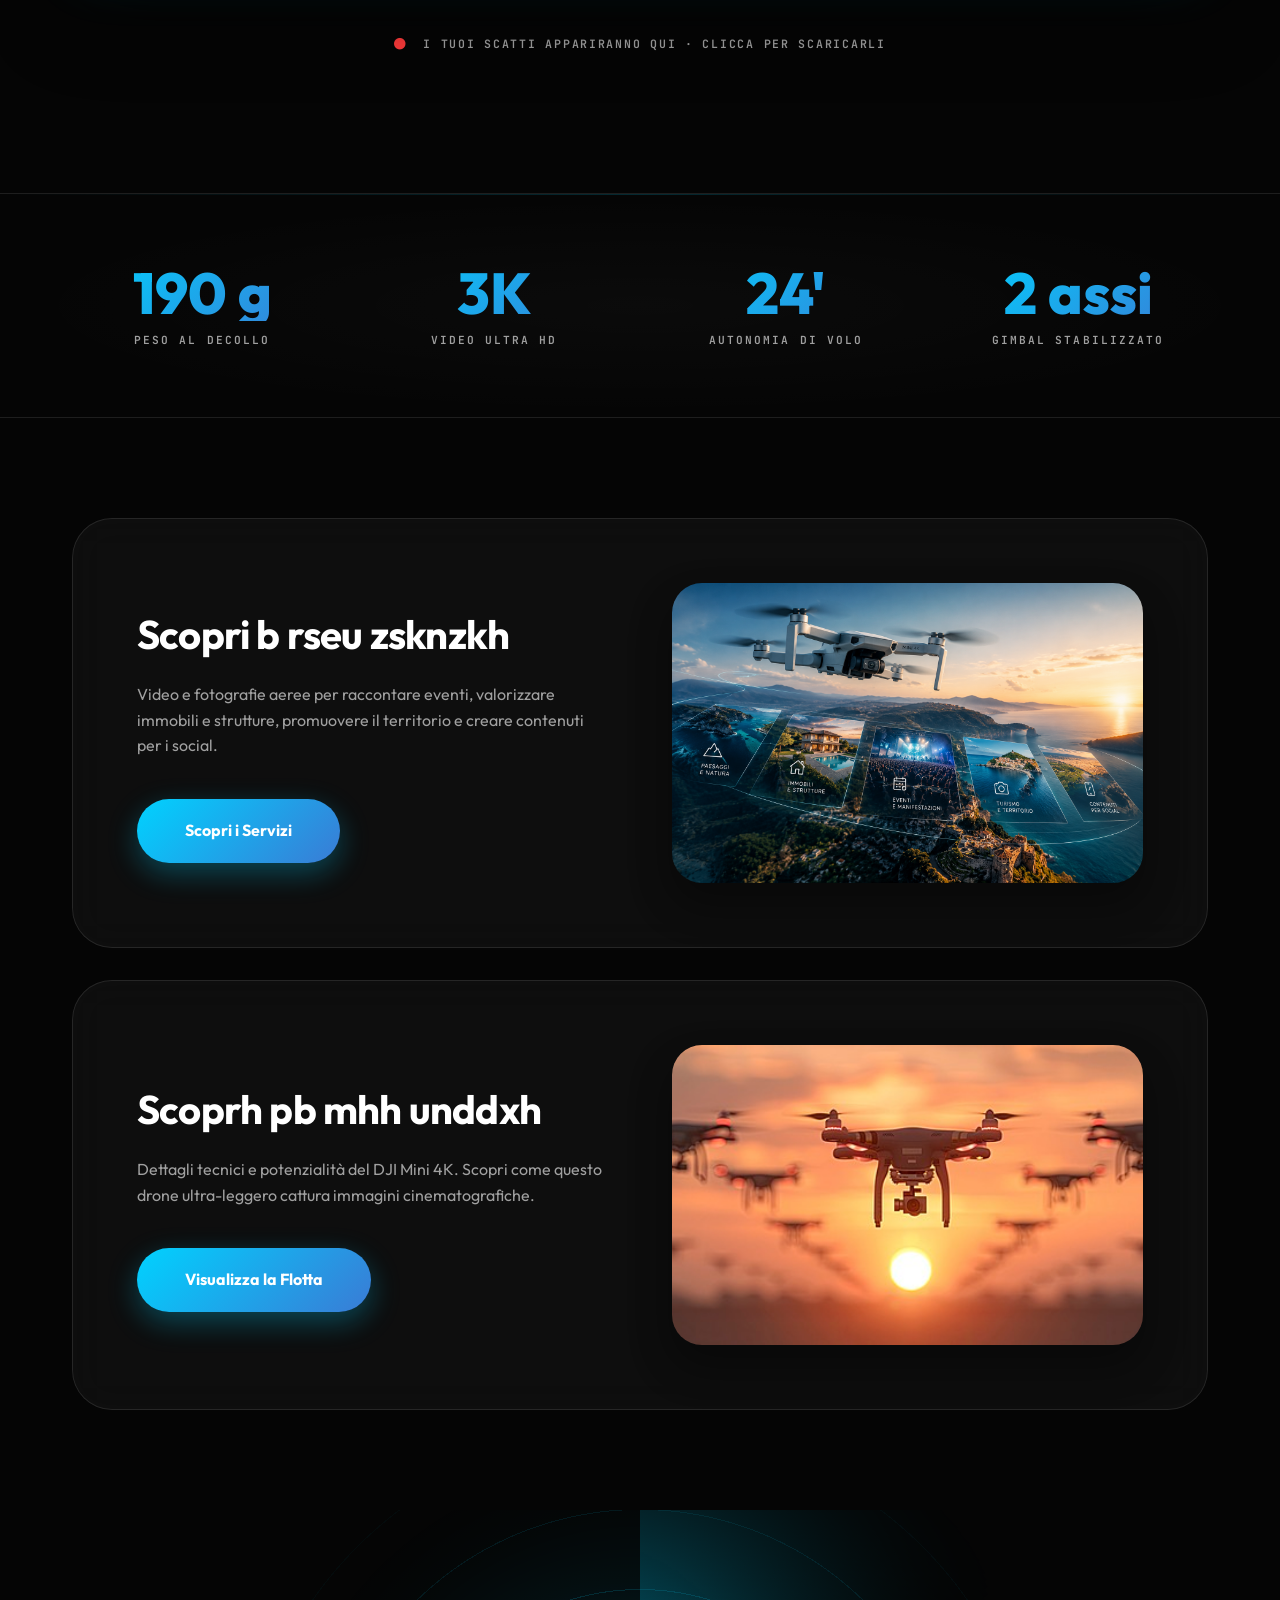
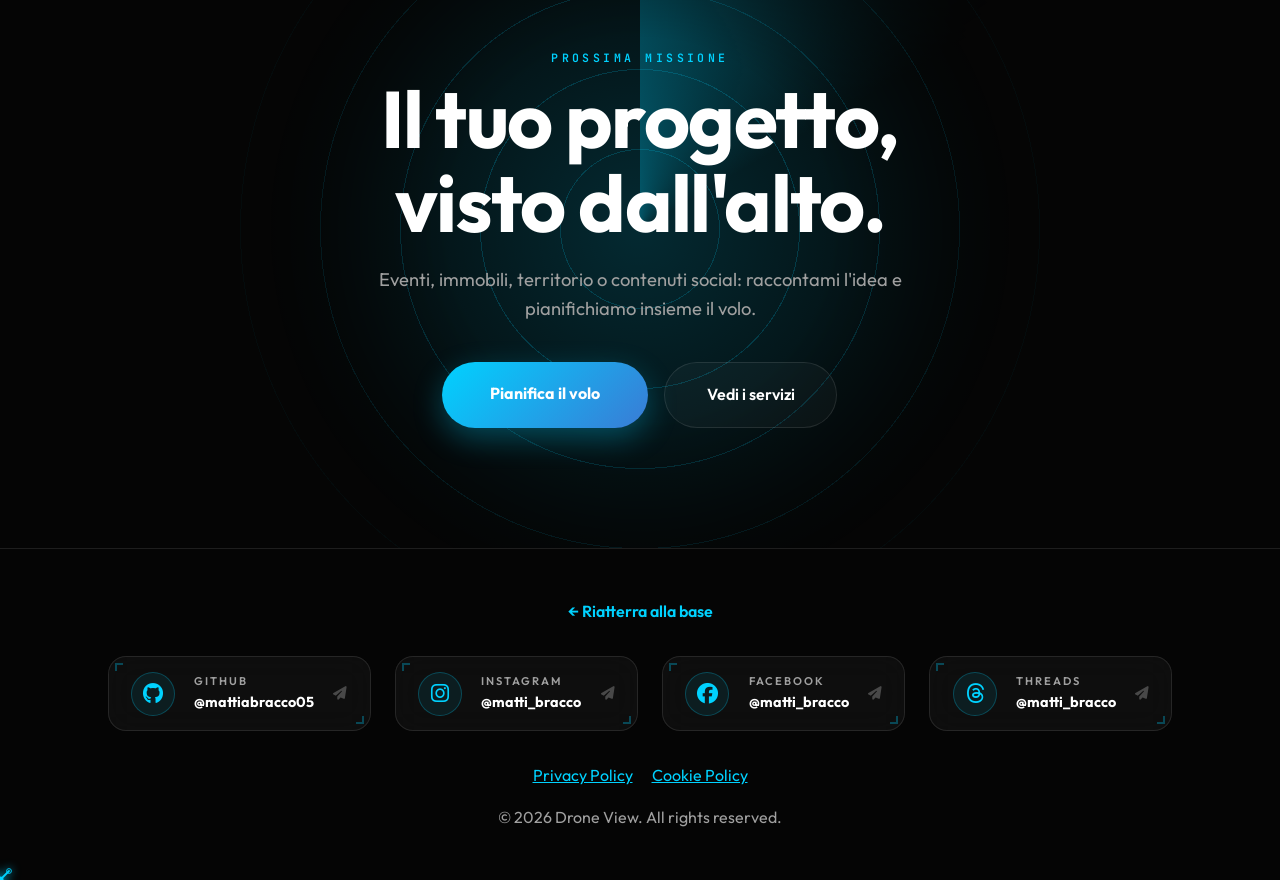
==== commit 4ca3f10d: "update update" ====
--- a/index.html
+++ b/index.html
@@ -7,6 +7,7 @@
     <title>Drone View | Fotografia Aerea e Video</title>
     <meta name="description" content="Portfolio fotografico e video realizzato con DJI Mini 4K. Esplora il mondo dall'alto con scorci cinematici e paesaggi unici.">
     <meta name="theme-color" content="#050505">
+    <link rel="icon" type="image/svg+xml" href="assets/images/logo-mark.svg">
     <meta property="og:title" content="Drone View | Fotografia Aerea e Video">
     <meta property="og:description" content="Portfolio fotografico e video realizzato con DJI Mini 4K. Esplora il mondo dall'alto con scorci cinematici e paesaggi unici.">
     <meta property="og:type" content="website">
@@ -15,50 +16,72 @@
     <link rel="canonical" href="https://www.droneview.it/">
     <link rel="preconnect" href="https://fonts.googleapis.com">
     <link rel="preconnect" href="https://fonts.gstatic.com" crossorigin>
-    <link href="https://fonts.googleapis.com/css2?family=Outfit:wght@300;400;600;800&display=swap" rel="stylesheet">
+    <link href="https://fonts.googleapis.com/css2?family=Outfit:wght@300;400;600;800&family=JetBrains+Mono:wght@400;600;700&display=swap" rel="stylesheet">
     <link rel="stylesheet" href="https://cdnjs.cloudflare.com/ajax/libs/font-awesome/6.5.1/css/all.min.css">
     <link rel="stylesheet" href="css/style.css">
+    <link rel="stylesheet" href="css/immersive.css">
 </head>
 
 <body>
 
-    <nav>
-        <div class="container">
-            <div class="nav-container">
-                <a href="index.html" class="logo">DRONE VIEW</a>
-                <div class="hud-theme-switcher" aria-label="HUD Theme Switcher">
-                    <button class="theme-btn active" data-set-theme="cyan" title="Ciano Neon">
-                        <span class="theme-dot cyan"></span>
-                    </button>
-                    <button class="theme-btn" data-set-theme="amber" title="Ambra Tattico">
-                        <span class="theme-dot amber"></span>
-                    </button>
-                    <button class="theme-btn" data-set-theme="green" title="Visione Notturna">
-                        <span class="theme-dot green"></span>
-                    </button>
-                </div>
-                <button class="nav-toggle" aria-label="Toggle menu">
-                    <i class="fas fa-bars"></i>
-                </button>
-                <ul class="nav-links">
-                    <li><a href="#gallery">Galleria</a></li>
-                    <li><a href="pages/servizi.html">Servizi</a></li>
-                    <li><a href="pages/flotta.html">Flotta</a></li>
-                    <li><a href="pages/contatti.html">Contatti</a></li>
-                </ul>
-            </div>
-        </div>
-    </nav>
-
-    <header class="hero">
+    <nav id="site-nav" aria-label="Navigazione principale"></nav>
+
+    <header class="hero dv-hero">
+        <div class="dv-hero-bg" aria-hidden="true"></div>
         <canvas id="hero-particles" class="hero-particles" aria-hidden="true"></canvas>
-        <div class="hero-content reveal reveal-up">
+
+        <div class="dv-viewfinder" aria-hidden="true">
+            <span class="dv-vf-corner tl"></span>
+            <span class="dv-vf-corner tr"></span>
+            <span class="dv-vf-corner bl"></span>
+            <span class="dv-vf-corner br"></span>
+            <div class="dv-vf-top">
+                <span><span class="dv-rec-dot"></span> IN VOLO</span>
+                <span>ISO 100 · 1/500 · F1.7</span>
+                <span>4K · 30 FPS</span>
+            </div>
+            <div class="dv-horizon"></div>
+            <div class="dv-reticle"></div>
+            <div class="dv-pitch-ladder">
+                <span>+10</span>
+                <span>0</span>
+                <span>-10</span>
+                <span>-20</span>
+            </div>
+            <div class="dv-vf-bottom">
+                <span>GIMBAL −12°</span>
+                <span>WB AUTO · D-LOG</span>
+                <span>SD 64GB</span>
+            </div>
+        </div>
+
+        <div class="hero-content">
             <span class="hero-tagline">Esplorando l'orizzonte</span>
             <h1>Prospettive Elevate</h1>
             <p>Catturando la bellezza del mondo da un punto di vista unico.</p>
             <a href="#gallery" class="btn btn-primary">Esplora Lavori</a>
         </div>
+
+        <a href="#ascent" class="dv-scroll-cue">Scorri per decollare <i></i></a>
     </header>
+
+    <!-- Scroll-driven climb from ground level to 120 m -->
+    <section class="dv-ascent" id="ascent" aria-label="Decollo: la prospettiva cambia salendo di quota">
+        <div class="dv-ascent-sticky">
+            <div class="dv-ascent-img" role="img" aria-label="Vista zenitale della piazza durante il Raduno Paesana 2026"></div>
+            <div class="dv-ascent-grid" aria-hidden="true"></div>
+            <span class="dv-ascent-tag" aria-hidden="true">Camera · Nadir 90°</span>
+            <div class="dv-ascent-hud" aria-hidden="true">
+                <div class="dv-ascent-bar"><span></span></div>
+                <div class="dv-ascent-alt"><span>ALTITUDINE</span><b data-ascent-alt>0</b><em>m</em></div>
+            </div>
+            <div class="dv-ascent-captions">
+                <p data-at="0"><small>00 · Decollo</small>Tutto parte da terra.</p>
+                <p data-at="0.34"><small>01 · Salita</small>Poi la prospettiva cambia.</p>
+                <p data-at="0.7"><small>02 · Quota massima</small>A 120 metri, il mondo diventa una mappa.</p>
+            </div>
+        </div>
+    </section>
 
     <!-- Cinematic Video Break -->
     <section class="video-break">
@@ -75,27 +98,89 @@
     <section id="gallery" class="section">
         <div class="container">
             <div class="section-header reveal reveal-up">
-                <h2 class="section-title">Galleria Fotografica</h2>
-                <p style="color: var(--text-secondary)">Una collezione di scatti aerei in 4K.</p>
-            </div>
-            <div class="grid" style="max-width: 1000px; margin: 0 auto;">
-                <a href="pages/zante.html" class="gallery-item reveal reveal-up">
-                    <img src="assets/images/Place/Zante.avif" alt="Zante - Navagio Beach">
-                    <div class="gallery-overlay">
-                        <h3>Zante</h3>
-                        <p>Esplora la bellezza ionica.</p>
+                <span class="section-kicker">Registro missioni</span>
+                <h2 class="section-title">Scegli la tua missione</h2>
+                <p style="color: var(--text-secondary)">Ogni reportage è un volo: video, foto aeree e la mappa radar dei punti di ripresa.</p>
+            </div>
+            <div class="dv-missions">
+                <div class="reveal reveal-up">
+                    <a href="pages/zante.html" class="dv-mission" aria-label="Apri la missione Zante">
+                        <div class="dv-mission-img" style="background-image: url('assets/images/Place/Zante.avif')"></div>
+                        <span class="dv-mission-target" aria-hidden="true"></span>
+                        <div class="dv-mission-head"><span>Missione 01</span><span>37.78°N · 20.89°E</span></div>
+                        <div class="dv-mission-body">
+                            <h3>Zante</h3>
+                            <p>Acque turchesi, falesie bianche e il tramonto sull'Ionio visto dall'alto.</p>
+                            <div class="dv-mission-tags"><span>Grecia</span><span>Mare</span><span>Radar di volo</span></div>
+                            <span class="dv-mission-cta">Avvia missione <i class="fas fa-paper-plane"></i></span>
+                        </div>
+                    </a>
+                </div>
+                <div class="reveal reveal-up reveal-delay-2">
+                    <a href="pages/radunopaesana2026.html" class="dv-mission" aria-label="Apri la missione Raduno Paesana 2026">
+                        <div class="dv-mission-img" style="background-image: url('assets/images/Place/RadunoPaesana2026.avif')"></div>
+                        <span class="dv-mission-target" aria-hidden="true"></span>
+                        <div class="dv-mission-head"><span>Missione 02</span><span>44.68°N · 7.27°E</span></div>
+                        <div class="dv-mission-body">
+                            <h3>Raduno Paesana 2026</h3>
+                            <p>Il raduno raccontato dal cielo: piazze, campanile e riprese dall'alto.</p>
+                            <div class="dv-mission-tags"><span>Piemonte</span><span>Evento</span><span>Reportage</span></div>
+                            <span class="dv-mission-cta">Avvia missione <i class="fas fa-paper-plane"></i></span>
+                        </div>
+                    </a>
+                </div>
+            </div>
+        </div>
+    </section>
+
+    <!-- Interactive 360° sphere panorama -->
+    <section id="pano360" class="section dv-pano-section">
+        <div class="container">
+            <div class="section-header reveal reveal-up">
+                <span class="section-kicker">Esperienza interattiva</span>
+                <h2 class="section-title">Prendi i comandi</h2>
+                <p>Panorama sferico a 360° scattato in volo sopra Zante al tramonto. Trascina per guardarti intorno, zooma e scatta la tua foto ricordo.</p>
+            </div>
+            <div class="dv-pano reveal reveal-up" data-pano-src="assets/Zante/images/Panoramica.avif" tabindex="0" aria-label="Panorama a 360 gradi di Zante. Usa le frecce per guardarti intorno, più e meno per lo zoom.">
+                <canvas class="dv-pano-canvas"></canvas>
+                <div class="dv-pano-loading">Collegamento video in corso<i></i></div>
+                <div class="dv-pano-hud" aria-hidden="true">
+                    <div class="dv-pano-compass"><div class="dv-pano-compass-tape"></div></div>
+                    <div class="dv-pano-hdg" data-pano="hdg">000°</div>
+                    <div class="dv-pano-readout">
+                        <span>GIMBAL<b data-pano="pitch">0°</b></span>
+                        <span>ZOOM<b data-pano="zoom">1.0x</b></span>
+                        <span>ALT<b>101 m</b></span>
                     </div>
-                </a>
-                <a href="pages/radunopaesana2026.html" class="gallery-item paesana-home-card reveal reveal-up" aria-label="Apri la galleria Raduno Paesana 2026">
-                    <div class="gallery-overlay">
-                        <h3>Raduno Paesana 2026</h3>
-                        <p>Scopri il reportage aereo.</p>
-                    </div>
-                </a>
-            </div>
-        </div>
-    </section>
-
+                    <span class="dv-pano-live"><span class="dv-rec-dot"></span> LIVE 360°</span>
+                    <div class="dv-pano-frame"></div>
+                    <div class="dv-pano-reticle"></div>
+                    <div class="dv-pano-hint"><i class="fas fa-hand-pointer"></i> Trascina per esplorare</div>
+                </div>
+                <div class="dv-pano-controls">
+                    <button type="button" data-pano-action="zoom-out" aria-label="Riduci zoom">−</button>
+                    <button type="button" data-pano-action="zoom-in" aria-label="Aumenta zoom">+</button>
+                    <button type="button" data-pano-action="shot" class="dv-shutter" aria-label="Scatta una foto"><span></span></button>
+                    <button type="button" data-pano-action="auto" aria-label="Rotazione automatica"><i class="fas fa-rotate"></i></button>
+                    <button type="button" data-pano-action="gyro" aria-label="Usa il giroscopio" aria-pressed="false" hidden><i class="fas fa-mobile-screen"></i></button>
+                    <button type="button" data-pano-action="fullscreen" aria-label="Schermo intero"><i class="fas fa-expand"></i></button>
+                </div>
+                <div class="dv-pano-flash" aria-hidden="true"></div>
+            </div>
+            <div class="dv-shots" aria-live="polite">
+                <p class="dv-shots-empty"><i class="fas fa-circle"></i> I tuoi scatti appariranno qui · clicca per scaricarli</p>
+            </div>
+        </div>
+    </section>
+
+    <section class="dv-specs" aria-label="Il drone in numeri">
+        <div class="container dv-specs-grid">
+            <div class="dv-spec reveal reveal-up"><b data-counter="249" data-suffix=" g">0 g</b><span>Peso al decollo</span></div>
+            <div class="dv-spec reveal reveal-up reveal-delay-1"><b data-counter="4" data-suffix="K">0K</b><span>Video Ultra HD</span></div>
+            <div class="dv-spec reveal reveal-up reveal-delay-2"><b data-counter="31" data-suffix="'">0'</b><span>Autonomia di volo</span></div>
+            <div class="dv-spec reveal reveal-up reveal-delay-3"><b data-counter="3" data-suffix=" assi">0 assi</b><span>Gimbal stabilizzato</span></div>
+        </div>
+    </section>
 
     <section class="section home-feature-section home-feature-section-services">
         <div class="container">
@@ -128,9 +213,23 @@
         </div>
     </section>
 
+    <section class="dv-cta">
+        <div class="dv-cta-radar" aria-hidden="true"></div>
+        <div class="container reveal reveal-up">
+            <span class="section-kicker">Prossima missione</span>
+            <h2>Il tuo progetto,<br>visto dall'alto.</h2>
+            <p>Eventi, immobili, territorio o contenuti social: raccontami l'idea e pianifichiamo insieme il volo.</p>
+            <div class="dv-cta-actions">
+                <a href="pages/contatti.html" class="btn btn-primary btn-lg">Pianifica il volo</a>
+                <a href="pages/servizi.html" class="btn btn-ghost">Vedi i servizi</a>
+            </div>
+        </div>
+    </section>
+
     <footer id="site-footer"></footer>
 
     <script src="js/script.js"></script>
+    <script src="js/immersive.js"></script>
     <script>
         window.addEventListener('DOMContentLoaded', () => {
             const footer = document.getElementById('site-footer');
@@ -145,4 +244,4 @@
     </script>
 </body>
 
-</html>+</html>
--- a/css/style.css
+++ b/css/style.css
@@ -2,6 +2,7 @@
     --bg-color: #050505;
     --card-bg: rgba(20, 20, 20, 0.6);
     --accent-color: #00d2ff;
+    --accent-2: #3a7bd5;
     --accent-gradient: linear-gradient(135deg, #00d2ff 0%, #3a7bd5 100%);
     --text-primary: #ffffff;
     --text-secondary: #a0a0a0;
@@ -93,11 +94,13 @@
 
 [data-theme="amber"] {
     --accent-color: #ff9f00;
+    --accent-2: #ff5500;
     --accent-gradient: linear-gradient(135deg, #ff9f00 0%, #ff5500 100%);
 }
 
 [data-theme="green"] {
     --accent-color: #00ff66;
+    --accent-2: #00a844;
     --accent-gradient: linear-gradient(135deg, #00ff66 0%, #00a844 100%);
 }
 
@@ -173,7 +176,7 @@
     left: 0;
     width: 100%;
     height: 100%;
-    background: url('https://grainy-gradients.vercel.app/noise.svg');
+    background: url("data:image/svg+xml,%3Csvg xmlns='http://www.w3.org/2000/svg' width='200' height='200'%3E%3Cfilter id='n'%3E%3CfeTurbulence type='fractalNoise' baseFrequency='0.8' numOctaves='3' stitchTiles='stitch'/%3E%3C/filter%3E%3Crect width='100%25' height='100%25' filter='url(%23n)'/%3E%3C/svg%3E");
     opacity: 0.05;
     pointer-events: none;
     z-index: 9999;
@@ -359,13 +362,121 @@
     }
 }
 
+/* Logo: top-down quadcopter mark + two-weight wordmark, "VIEW" framed like a viewfinder */
 .logo {
-    font-size: 1.8rem;
-    font-weight: 900;
+    display: inline-flex;
+    align-items: center;
+    gap: 0.7rem;
+    flex-shrink: 0;
+    color: var(--text-primary);
+    text-decoration: none;
+}
+
+.logo-mark {
+    width: 38px;
+    height: 38px;
+    overflow: visible;
+    filter: drop-shadow(0 0 8px color-mix(in srgb, var(--accent-color) 45%, transparent));
+}
+
+.logo-stop-1 { stop-color: var(--accent-color); }
+.logo-stop-2 { stop-color: var(--accent-2); }
+
+.logo-arms {
+    fill: none;
+    stroke: url(#logo-gradient);
+    stroke-width: 3;
+    stroke-linecap: round;
+}
+
+.logo-rotor {
+    fill: none;
+    stroke: url(#logo-gradient);
+    stroke-width: 2.2;
+    stroke-linecap: round;
+    stroke-dasharray: 9 5;
+    transform-box: fill-box;
+    transform-origin: center;
+    animation: spin 4s linear infinite;
+}
+
+.logo-rotor:nth-of-type(even) {
+    animation-direction: reverse;
+}
+
+.logo-lens {
+    fill: var(--bg-color);
+    stroke: url(#logo-gradient);
+    stroke-width: 2.5;
+}
+
+.logo-iris {
+    fill: var(--accent-color);
+    transform-box: fill-box;
+    transform-origin: center;
+    animation: logoIris 3s ease-in-out infinite;
+}
+
+@keyframes logoIris {
+    0%, 100% { transform: scale(1); opacity: 1; }
+    50% { transform: scale(0.6); opacity: 0.7; }
+}
+
+.logo:hover .logo-rotor {
+    animation-duration: 0.35s;
+}
+
+.logo-word {
+    display: inline-flex;
+    align-items: center;
+    gap: 0.45em;
+    font-size: 1.3rem;
+    line-height: 1;
+    letter-spacing: 0.16em;
+}
+
+.logo-drone {
+    font-weight: 800;
+}
+
+.logo-view {
+    position: relative;
+    padding: 0.28em 0.22em 0.28em 0.38em;
+    font-weight: 400;
     background: var(--accent-gradient);
     -webkit-background-clip: text;
+    background-clip: text;
     -webkit-text-fill-color: transparent;
-    letter-spacing: 2px;
+}
+
+.logo-view::before,
+.logo-view::after {
+    content: '';
+    position: absolute;
+    width: 7px;
+    height: 7px;
+    border: 1.5px solid var(--accent-color);
+    transition: width 0.3s ease, height 0.3s ease;
+}
+
+.logo-view::before { top: 0; left: 0; border-right: 0; border-bottom: 0; }
+.logo-view::after { right: 0; bottom: 0; border-left: 0; border-top: 0; }
+
+.logo:hover .logo-view::before,
+.logo:hover .logo-view::after {
+    width: 11px;
+    height: 11px;
+}
+
+@media (prefers-reduced-motion: reduce) {
+    .logo-rotor,
+    .logo-iris {
+        animation: none;
+    }
+}
+
+.nav-links a[aria-current="page"] {
+    color: var(--accent-color);
 }
 
 .nav-links {
@@ -628,7 +739,7 @@
 }
 
 .services-hero {
-    min-height: 78vh;
+    min-height: max(78vh, 66.67vw);
     display: flex;
     align-items: center;
     position: relative;
@@ -637,6 +748,7 @@
     background:
         linear-gradient(90deg, rgba(5, 5, 5, 0.88), rgba(5, 5, 5, 0.3)),
         url('../assets/images/DJI%20Servizi%201.png') center 40%/cover no-repeat;
+    background-size: 100% 100%, 100% auto;
     background-color: #050505;
 }
 
@@ -669,6 +781,10 @@
     display: grid;
     grid-template-columns: repeat(3, minmax(0, 1fr));
     gap: 1.5rem;
+}
+
+.services-pagination {
+    display: none;
 }
 
 .service-card {
@@ -781,9 +897,9 @@
         padding: 0;
     }
 
-    .logo {
-        font-size: 1.5rem;
-    }
+    .logo { gap: 0.5rem; }
+    .logo-mark { width: 30px; height: 30px; }
+    .logo-word { font-size: 1rem; letter-spacing: 0.1em; }
 
     .media-grid {
         grid-template-columns: 1fr !important;
@@ -1275,9 +1391,29 @@
 }
 
 @media (max-width: 600px) {
+    .social-icons {
+        display: grid;
+        grid-template-columns: repeat(2, minmax(0, 1fr));
+        gap: 0.75rem;
+        max-width: 420px;
+        margin-right: auto;
+        margin-left: auto;
+    }
+
     .social-card {
         width: 100%;
-        max-width: 320px;
+        min-width: 0;
+        justify-content: center;
+        gap: 0;
+        padding: 0.9rem 0.75rem;
+    }
+
+    .social-info {
+        display: none;
+    }
+
+    .social-card .flight-badge {
+        display: none;
     }
 }
 
@@ -1361,6 +1497,7 @@
     .services-hero {
         min-height: 65vh;
         background-position: center 40%;
+        background-size: 100% 100%, cover;
     }
 
     .services-hero p {
@@ -1368,11 +1505,48 @@
     }
 
     .services-grid {
-        grid-template-columns: 1fr;
+        grid-auto-flow: column;
+        grid-auto-columns: 88%;
+        grid-template-columns: none;
+        gap: 1rem;
+        overflow-x: auto;
+        overscroll-behavior-x: contain;
+        scroll-snap-type: x mandatory;
+        scrollbar-width: thin;
+        padding: 0.5rem 0 1rem;
+    }
+
+    .services-pagination {
+        display: flex;
+        justify-content: center;
+        gap: 0.65rem;
+        margin-top: 0.75rem;
+    }
+
+    .services-pagination-dot {
+        width: 0.55rem;
+        height: 0.55rem;
+        padding: 0;
+        border: 0;
+        border-radius: 50%;
+        background: rgba(255, 255, 255, 0.35);
+        cursor: pointer;
+        transition: background-color 0.2s ease, transform 0.2s ease;
+    }
+
+    .services-pagination-dot[aria-current="true"] {
+        background: #fff;
+        transform: scale(1.25);
+    }
+
+    .services-pagination-dot:focus-visible {
+        outline: 2px solid var(--accent-color);
+        outline-offset: 4px;
     }
 
     .service-card {
         padding: 1.5rem;
+        scroll-snap-align: start;
     }
 }
 
--- a/css/immersive.css
+++ b/css/immersive.css
@@ -0,0 +1,2480 @@
+/* ==========================================================================
+   Drone View - Immersive flight layer
+   ========================================================================== */
+
+:root {
+    --hud-font: 'JetBrains Mono', ui-monospace, 'SFMono-Regular', Menlo, Consolas, monospace;
+    --accent-soft: color-mix(in srgb, var(--accent-color) 18%, transparent);
+    --accent-line: color-mix(in srgb, var(--accent-color) 45%, transparent);
+}
+
+html.dv-booting,
+html.dv-lock-scroll {
+    overflow: hidden;
+}
+
+/* --------------------------------------------------------------------------
+   Preflight boot
+   -------------------------------------------------------------------------- */
+.dv-boot {
+    position: fixed;
+    inset: 0;
+    z-index: 12000;
+    display: grid;
+    place-items: center;
+    background: radial-gradient(circle at 50% 45%, #0b141b 0%, #050505 70%);
+    color: var(--text-primary);
+    font-family: var(--hud-font);
+    overflow: hidden;
+    transition: opacity 0.8s ease, transform 0.9s cubic-bezier(0.7, 0, 0.3, 1), filter 0.8s ease;
+}
+
+.dv-boot.dv-boot-out {
+    opacity: 0;
+    transform: scale(1.35);
+    filter: blur(12px);
+    pointer-events: none;
+}
+
+.dv-boot-grid {
+    position: absolute;
+    inset: -50%;
+    background-image:
+        linear-gradient(var(--accent-soft) 1px, transparent 1px),
+        linear-gradient(90deg, var(--accent-soft) 1px, transparent 1px);
+    background-size: 60px 60px;
+    transform: perspective(600px) rotateX(62deg) translateY(10%);
+    animation: dvGridFly 2.4s linear infinite;
+    mask-image: radial-gradient(circle at 50% 40%, #000 0%, transparent 60%);
+    -webkit-mask-image: radial-gradient(circle at 50% 40%, #000 0%, transparent 60%);
+    opacity: 0.6;
+}
+
+@keyframes dvGridFly {
+    to { background-position: 0 60px; }
+}
+
+.dv-boot-radar {
+    position: absolute;
+    width: min(80vmin, 640px);
+    aspect-ratio: 1;
+    border-radius: 50%;
+    border: 1px solid var(--accent-soft);
+    background: repeating-radial-gradient(circle, transparent 0 69px, var(--accent-soft) 69px 70px);
+}
+
+.dv-boot-radar span {
+    position: absolute;
+    inset: 0;
+    border-radius: 50%;
+    background: conic-gradient(from 0deg, var(--accent-line), transparent 70deg);
+    animation: radarSweep 2.6s linear infinite;
+    opacity: 0.5;
+}
+
+.dv-boot-inner {
+    position: relative;
+    width: min(440px, calc(100vw - 32px));
+    padding: 2rem;
+    border: 1px solid var(--accent-line);
+    border-radius: 20px;
+    background: rgba(5, 8, 12, 0.72);
+    backdrop-filter: blur(14px);
+    box-shadow: 0 0 60px var(--accent-soft);
+}
+
+.dv-boot-kicker {
+    font-size: 0.7rem;
+    letter-spacing: 0.25em;
+    text-transform: uppercase;
+    color: var(--accent-color);
+}
+
+.dv-boot-logo {
+    display: flex;
+    align-items: center;
+    gap: 0.8rem;
+    margin: 0.6rem 0 1.4rem;
+    font-family: 'Outfit', sans-serif;
+    font-size: clamp(1.7rem, 7vw, 2.3rem);
+    font-weight: 800;
+    letter-spacing: 0.14em;
+    color: var(--text-primary);
+}
+
+.dv-boot-logo img {
+    width: 1.5em;
+    height: 1.5em;
+    animation: spin 6s linear infinite;
+}
+
+.dv-boot-logo b {
+    font-weight: 300;
+    background: var(--accent-gradient);
+    -webkit-background-clip: text;
+    background-clip: text;
+    -webkit-text-fill-color: transparent;
+}
+
+.dv-boot-log {
+    list-style: none;
+    min-height: 9.6rem;
+    font-size: 0.8rem;
+}
+
+.dv-boot-log li {
+    display: flex;
+    align-items: baseline;
+    gap: 0.5rem;
+    padding: 0.15rem 0;
+    color: var(--text-secondary);
+    animation: dvLogIn 0.3s ease-out both;
+}
+
+.dv-boot-log li i {
+    flex: 1;
+    border-bottom: 1px dotted rgba(255, 255, 255, 0.18);
+}
+
+.dv-boot-log li b {
+    color: var(--accent-color);
+    font-weight: 700;
+}
+
+@keyframes dvLogIn {
+    from { opacity: 0; transform: translateX(-8px); }
+}
+
+.dv-boot-bar {
+    height: 3px;
+    margin: 1.2rem 0;
+    border-radius: 3px;
+    background: rgba(255, 255, 255, 0.08);
+    overflow: hidden;
+}
+
+.dv-boot-bar span {
+    display: block;
+    width: 0;
+    height: 100%;
+    background: var(--accent-gradient);
+    box-shadow: 0 0 12px var(--accent-color);
+    transition: width 0.25s ease;
+}
+
+.dv-boot-actions {
+    display: grid;
+    gap: 0.6rem;
+    opacity: 0;
+    transform: translateY(8px);
+    pointer-events: none;
+    transition: opacity 0.4s ease, transform 0.4s ease;
+}
+
+.dv-boot-ready .dv-boot-actions {
+    opacity: 1;
+    transform: none;
+    pointer-events: auto;
+}
+
+.dv-boot-go {
+    padding: 0.9rem 1rem;
+    border: 0;
+    border-radius: 999px;
+    background: var(--accent-gradient);
+    color: #fff;
+    font: 700 0.95rem 'Outfit', sans-serif;
+    letter-spacing: 0.06em;
+    text-transform: uppercase;
+    cursor: pointer;
+    box-shadow: 0 10px 30px var(--accent-soft);
+    transition: transform 0.2s ease, box-shadow 0.2s ease;
+}
+
+.dv-boot-go:hover,
+.dv-boot-go:focus-visible {
+    transform: translateY(-2px);
+    box-shadow: 0 14px 34px var(--accent-line);
+    outline: none;
+}
+
+.dv-boot-go.dv-ghost {
+    background: transparent;
+    border: 1px solid var(--glass-border);
+    color: var(--text-secondary);
+    box-shadow: none;
+}
+
+.dv-boot-skip {
+    position: absolute;
+    right: 24px;
+    bottom: 24px;
+    border: 0;
+    background: none;
+    color: var(--text-secondary);
+    font: 600 0.75rem var(--hud-font);
+    letter-spacing: 0.15em;
+    text-transform: uppercase;
+    cursor: pointer;
+}
+
+.dv-boot-skip:hover {
+    color: var(--accent-color);
+}
+
+/* --------------------------------------------------------------------------
+   Telemetry HUD
+   -------------------------------------------------------------------------- */
+.dv-hud {
+    position: fixed;
+    left: 20px;
+    bottom: 20px;
+    z-index: 990;
+    width: 236px;
+    padding: 0.7rem 0.8rem;
+    border: 1px solid var(--accent-line);
+    border-radius: 16px;
+    background: rgba(5, 8, 12, 0.72);
+    backdrop-filter: blur(14px);
+    -webkit-backdrop-filter: blur(14px);
+    box-shadow: 0 10px 40px rgba(0, 0, 0, 0.45), 0 0 24px var(--accent-soft);
+    font-family: var(--hud-font);
+    color: var(--text-primary);
+    opacity: 0;
+    transform: translateY(20px);
+    transition: opacity 0.6s ease 0.4s, transform 0.6s ease 0.4s, width 0.3s ease;
+}
+
+.dv-airborne .dv-hud {
+    opacity: 1;
+    transform: none;
+}
+
+.dv-hud-top {
+    display: flex;
+    align-items: center;
+    gap: 0.4rem;
+}
+
+.dv-rec {
+    display: inline-flex;
+    align-items: center;
+    gap: 0.4rem;
+    margin-right: auto;
+    font-size: 0.72rem;
+    letter-spacing: 0.08em;
+    color: var(--text-secondary);
+}
+
+.dv-rec b {
+    color: var(--text-primary);
+    font-weight: 600;
+}
+
+.dv-rec-dot {
+    width: 8px;
+    height: 8px;
+    border-radius: 50%;
+    background: #ff3b3b;
+    box-shadow: 0 0 10px #ff3b3b;
+    animation: pulseDot 1.1s ease-in-out infinite;
+}
+
+.dv-hud-btn {
+    width: 28px;
+    height: 28px;
+    display: inline-grid;
+    place-items: center;
+    border: 1px solid var(--glass-border);
+    border-radius: 8px;
+    background: rgba(255, 255, 255, 0.04);
+    color: var(--text-secondary);
+    font-size: 0.75rem;
+    cursor: pointer;
+    transition: color 0.2s ease, border-color 0.2s ease;
+}
+
+.dv-hud-btn:hover,
+.dv-hud-btn[aria-pressed="true"] {
+    color: var(--accent-color);
+    border-color: var(--accent-line);
+}
+
+.dv-hud-body {
+    overflow: hidden;
+    max-height: 200px;
+    transition: max-height 0.35s ease, opacity 0.3s ease;
+}
+
+.dv-hud.is-collapsed {
+    width: auto;
+}
+
+.dv-hud.is-collapsed .dv-hud-body {
+    max-height: 0;
+    opacity: 0;
+}
+
+.dv-hud-grid {
+    display: grid;
+    grid-template-columns: repeat(2, 1fr);
+    gap: 0.5rem 0.8rem;
+    margin-top: 0.7rem;
+}
+
+.dv-hud-grid div {
+    display: flex;
+    align-items: baseline;
+    gap: 0.3rem;
+}
+
+.dv-hud-grid span {
+    width: 2.2rem;
+    font-size: 0.62rem;
+    letter-spacing: 0.1em;
+    color: var(--accent-color);
+}
+
+.dv-hud-grid b {
+    font-size: 1.05rem;
+    font-weight: 700;
+    font-variant-numeric: tabular-nums;
+}
+
+.dv-hud-grid em {
+    font-style: normal;
+    font-size: 0.62rem;
+    color: var(--text-secondary);
+}
+
+.dv-hud-bat {
+    height: 3px;
+    margin-top: 0.6rem;
+    border-radius: 3px;
+    background: rgba(255, 255, 255, 0.08);
+    overflow: hidden;
+}
+
+.dv-hud-bat span {
+    display: block;
+    width: 100%;
+    height: 100%;
+    background: var(--accent-gradient);
+    transition: width 1s linear, background 0.3s ease;
+}
+
+.dv-hud.is-low .dv-hud-bat span {
+    background: linear-gradient(90deg, #ff3b3b, #ff9f00);
+}
+
+.dv-hud.is-low [data-hud="bat"] {
+    color: #ff7a59;
+}
+
+.dv-hud-gps {
+    margin-top: 0.55rem;
+    font-size: 0.62rem;
+    letter-spacing: 0.08em;
+    color: var(--text-secondary);
+}
+
+.dv-hud-gps i {
+    color: var(--accent-color);
+    margin-right: 0.3rem;
+}
+
+/* Altitude tape */
+.dv-alt-tape {
+    position: fixed;
+    top: 50%;
+    right: 18px;
+    z-index: 980;
+    height: 240px;
+    width: 46px;
+    transform: translateY(-50%);
+    font-family: var(--hud-font);
+    pointer-events: none;
+    opacity: 0;
+    transition: opacity 0.6s ease 0.6s;
+}
+
+.dv-airborne .dv-alt-tape {
+    opacity: 0.85;
+}
+
+.dv-alt-window {
+    position: absolute;
+    inset: 0;
+    overflow: hidden;
+    mask-image: linear-gradient(transparent, #000 25%, #000 75%, transparent);
+    -webkit-mask-image: linear-gradient(transparent, #000 25%, #000 75%, transparent);
+}
+
+/* The scale is 25 ticks × 24px; translateY(0..100%) slides it so the current
+   altitude sits under the pointer in the middle of the window. */
+.dv-alt-scale {
+    position: absolute;
+    left: 0;
+    right: 0;
+    bottom: calc(50% - 12px);
+    list-style: none;
+}
+
+.dv-alt-scale li {
+    position: relative;
+    height: 24px;
+    padding-right: 14px;
+    text-align: right;
+    font-size: 0.6rem;
+    line-height: 24px;
+    color: var(--text-secondary);
+}
+
+.dv-alt-scale li::after {
+    content: '';
+    position: absolute;
+    right: 0;
+    top: 50%;
+    width: 6px;
+    height: 1px;
+    background: var(--accent-line);
+}
+
+.dv-alt-scale li.major::after {
+    width: 11px;
+    background: var(--accent-color);
+}
+
+.dv-alt-pointer {
+    position: absolute;
+    top: 50%;
+    right: 52px;
+    transform: translateY(-50%);
+    padding: 0.15rem 0.45rem;
+    border: 1px solid var(--accent-color);
+    border-radius: 6px;
+    background: rgba(5, 8, 12, 0.85);
+    font-size: 0.7rem;
+    color: var(--text-secondary);
+    white-space: nowrap;
+    box-shadow: 0 0 14px var(--accent-soft);
+}
+
+.dv-alt-pointer b {
+    color: var(--text-primary);
+    font-variant-numeric: tabular-nums;
+}
+
+.dv-alt-pointer::after {
+    content: '';
+    position: absolute;
+    right: -7px;
+    top: 50%;
+    border: 6px solid transparent;
+    border-left-color: var(--accent-color);
+    border-right: 0;
+    transform: translateY(-50%);
+}
+
+@media (max-width: 1100px) {
+    .dv-alt-tape { display: none; }
+}
+
+@media (max-width: 600px) {
+    .dv-hud {
+        left: 12px;
+        bottom: 12px;
+        width: calc(100vw - 24px);
+        max-width: 300px;
+    }
+
+    .dv-hud.is-collapsed {
+        width: auto;
+    }
+}
+
+/* --------------------------------------------------------------------------
+   Hero viewfinder
+   -------------------------------------------------------------------------- */
+.hero.dv-hero {
+    background: #050505;
+    --hero-p: 0;
+    --mx: 0;
+    --my: 0;
+}
+
+.dv-hero-bg {
+    position: absolute;
+    inset: -6%;
+    background: url('../assets/images/Background.avif') center/cover no-repeat;
+    transform:
+        translate3d(calc(var(--mx) * -22px), calc(var(--my) * -14px + var(--hero-p) * 18vh), 0)
+        scale(calc(1.06 + var(--hero-p) * 0.25));
+    will-change: transform;
+}
+
+.dv-airborne .dv-hero-bg {
+    animation: dvHeroDescend 2.2s cubic-bezier(0.16, 1, 0.3, 1) both;
+}
+
+@keyframes dvHeroDescend {
+    from { filter: blur(10px) brightness(1.6); scale: 1.3; }
+    to { filter: none; scale: 1; }
+}
+
+.dv-hero .hero-content {
+    transform: translate3d(calc(var(--mx) * 12px), calc(var(--my) * 8px - var(--hero-p) * 30vh), 0);
+    opacity: calc(1 - var(--hero-p) * 1.6);
+}
+
+.dv-hero .hero-content.reveal.active {
+    transform: translate3d(calc(var(--mx) * 12px), calc(var(--my) * 8px - var(--hero-p) * 30vh), 0) !important;
+}
+
+.dv-hero h1 {
+    text-shadow: 0 10px 40px rgba(0, 0, 0, 0.6);
+}
+
+.dv-viewfinder {
+    position: absolute;
+    inset: calc(var(--nav-height) + 18px) 28px 28px;
+    z-index: 3;
+    pointer-events: none;
+    font-family: var(--hud-font);
+    font-size: 0.7rem;
+    letter-spacing: 0.12em;
+    color: rgba(255, 255, 255, 0.82);
+    opacity: calc(1 - var(--hero-p) * 2);
+}
+
+.dv-vf-corner {
+    position: absolute;
+    width: 34px;
+    height: 34px;
+    border: 2px solid rgba(255, 255, 255, 0.75);
+}
+
+.dv-vf-corner.tl { top: 0; left: 0; border-right: 0; border-bottom: 0; }
+.dv-vf-corner.tr { top: 0; right: 0; border-left: 0; border-bottom: 0; }
+.dv-vf-corner.bl { bottom: 0; left: 0; border-right: 0; border-top: 0; }
+.dv-vf-corner.br { bottom: 0; right: 0; border-left: 0; border-top: 0; }
+
+.dv-vf-top {
+    position: absolute;
+    top: 6px;
+    left: 50px;
+    right: 50px;
+    display: flex;
+    justify-content: space-between;
+    gap: 1rem;
+}
+
+.dv-vf-top span:first-child {
+    display: inline-flex;
+    align-items: center;
+    gap: 0.45rem;
+}
+
+.dv-vf-top .dv-rec-dot {
+    display: inline-block;
+}
+
+.dv-vf-bottom {
+    position: absolute;
+    bottom: 6px;
+    left: 50px;
+    right: 50px;
+    display: flex;
+    justify-content: space-between;
+}
+
+.dv-horizon {
+    position: absolute;
+    top: 50%;
+    left: 18%;
+    right: 18%;
+    height: 1px;
+    background: linear-gradient(90deg, transparent, rgba(255, 255, 255, 0.55) 15%, transparent 42%, transparent 58%, rgba(255, 255, 255, 0.55) 85%, transparent);
+}
+
+.dv-reticle {
+    position: absolute;
+    top: 50%;
+    left: 50%;
+    width: 64px;
+    height: 64px;
+    transform: translate(-50%, -50%);
+    border: 1px solid rgba(255, 255, 255, 0.4);
+    border-radius: 50%;
+}
+
+.dv-reticle::before,
+.dv-reticle::after {
+    content: '';
+    position: absolute;
+    background: var(--accent-color);
+    box-shadow: 0 0 6px var(--accent-color);
+}
+
+.dv-reticle::before { top: 50%; left: -14px; right: -14px; height: 1px; }
+.dv-reticle::after { left: 50%; top: -14px; bottom: -14px; width: 1px; }
+
+.dv-pitch-ladder {
+    position: absolute;
+    top: 30%;
+    left: 6%;
+    display: grid;
+    gap: 34px;
+    color: rgba(255, 255, 255, 0.5);
+}
+
+.dv-pitch-ladder span::before {
+    content: '';
+    display: inline-block;
+    width: 26px;
+    height: 1px;
+    margin-right: 8px;
+    vertical-align: middle;
+    background: rgba(255, 255, 255, 0.5);
+}
+
+.dv-scroll-cue {
+    position: absolute;
+    bottom: 56px;
+    left: 50%;
+    z-index: 4;
+    transform: translateX(-50%);
+    display: grid;
+    justify-items: center;
+    gap: 0.6rem;
+    color: var(--text-secondary);
+    font: 600 0.68rem var(--hud-font);
+    letter-spacing: 0.25em;
+    text-transform: uppercase;
+    text-decoration: none;
+    opacity: calc(1 - var(--hero-p) * 4);
+}
+
+.dv-scroll-cue i {
+    width: 22px;
+    height: 36px;
+    border: 2px solid rgba(255, 255, 255, 0.55);
+    border-radius: 12px;
+    position: relative;
+}
+
+.dv-scroll-cue i::after {
+    content: '';
+    position: absolute;
+    top: 6px;
+    left: 50%;
+    width: 4px;
+    height: 8px;
+    margin-left: -2px;
+    border-radius: 2px;
+    background: var(--accent-color);
+    animation: dvScrollCue 1.6s ease-in-out infinite;
+}
+
+@keyframes dvScrollCue {
+    0% { transform: translateY(0); opacity: 1; }
+    80% { transform: translateY(12px); opacity: 0; }
+    100% { opacity: 0; }
+}
+
+@media (max-width: 768px) {
+    .dv-viewfinder { inset: calc(var(--nav-height) + 10px) 14px 14px; font-size: 0.6rem; }
+    .dv-vf-top { left: 40px; right: 40px; }
+    .dv-vf-top span:nth-child(2),
+    .dv-vf-bottom span:nth-child(2),
+    .dv-pitch-ladder { display: none; }
+    .dv-vf-bottom { left: 40px; right: 40px; }
+    .dv-scroll-cue { bottom: 96px; }
+}
+
+/* --------------------------------------------------------------------------
+   Ascent: scroll-driven climb
+   -------------------------------------------------------------------------- */
+.dv-ascent {
+    position: relative;
+    height: 320vh;
+    --ascent-p: 0;
+}
+
+.dv-ascent-sticky {
+    position: sticky;
+    top: 0;
+    height: 100vh;
+    overflow: hidden;
+    background: #050505;
+}
+
+.dv-ascent-img {
+    position: absolute;
+    inset: 0;
+    background: url('../assets/RadunoPaesana2026/images/PiazzaAlto.avif') center/cover no-repeat;
+    transform: scale(3.4) rotate(-14deg);
+    transform-origin: 46% 52%;
+    will-change: transform;
+    filter: saturate(calc(0.6 + var(--ascent-p) * 0.5)) brightness(calc(0.55 + var(--ascent-p) * 0.35));
+}
+
+.dv-ascent-sticky::after {
+    content: '';
+    position: absolute;
+    inset: 0;
+    background:
+        radial-gradient(ellipse at center, transparent 40%, rgba(5, 5, 5, 0.75) 100%),
+        linear-gradient(180deg, #050505 0%, transparent 14%, transparent 86%, #050505 100%);
+    pointer-events: none;
+}
+
+.dv-ascent-grid {
+    position: absolute;
+    inset: 0;
+    z-index: 1;
+    background-image:
+        linear-gradient(rgba(255, 255, 255, 0.07) 1px, transparent 1px),
+        linear-gradient(90deg, rgba(255, 255, 255, 0.07) 1px, transparent 1px);
+    background-size: 33.333% 33.333%;
+    pointer-events: none;
+}
+
+.dv-ascent-hud {
+    position: absolute;
+    top: 50%;
+    left: clamp(16px, 5vw, 64px);
+    z-index: 2;
+    display: flex;
+    align-items: center;
+    gap: 1.2rem;
+    transform: translateY(-50%);
+    font-family: var(--hud-font);
+}
+
+.dv-ascent-bar {
+    position: relative;
+    width: 4px;
+    height: 42vh;
+    border-radius: 4px;
+    background: rgba(255, 255, 255, 0.12);
+    overflow: hidden;
+}
+
+.dv-ascent-bar span {
+    position: absolute;
+    left: 0;
+    right: 0;
+    bottom: 0;
+    height: 0;
+    background: var(--accent-gradient);
+    box-shadow: 0 0 14px var(--accent-color);
+}
+
+.dv-ascent-alt span {
+    display: block;
+    font-size: 0.68rem;
+    letter-spacing: 0.25em;
+    color: var(--accent-color);
+}
+
+.dv-ascent-alt b {
+    font-size: clamp(3rem, 9vw, 6.5rem);
+    font-weight: 700;
+    line-height: 1;
+    font-variant-numeric: tabular-nums;
+    text-shadow: 0 0 30px rgba(0, 0, 0, 0.6);
+}
+
+.dv-ascent-alt em {
+    font-style: normal;
+    font-size: 1.2rem;
+    color: var(--text-secondary);
+    margin-left: 0.3rem;
+}
+
+.dv-ascent-captions {
+    position: absolute;
+    right: clamp(16px, 6vw, 96px);
+    bottom: 16vh;
+    z-index: 2;
+    width: min(520px, calc(100vw - 32px));
+    text-align: right;
+}
+
+.dv-ascent-captions p {
+    position: absolute;
+    right: 0;
+    bottom: 0;
+    width: 100%;
+    font-size: clamp(1.6rem, 4vw, 2.8rem);
+    font-weight: 700;
+    line-height: 1.15;
+    letter-spacing: -0.02em;
+    text-shadow: 0 8px 30px rgba(0, 0, 0, 0.7);
+    opacity: 0;
+    transform: translateY(30px);
+    filter: blur(6px);
+    transition: opacity 0.7s ease, transform 0.7s cubic-bezier(0.16, 1, 0.3, 1), filter 0.7s ease;
+}
+
+.dv-ascent-captions p small {
+    display: block;
+    margin-bottom: 0.6rem;
+    font: 600 0.7rem var(--hud-font);
+    letter-spacing: 0.25em;
+    text-transform: uppercase;
+    color: var(--accent-color);
+}
+
+.dv-ascent-captions p.is-active {
+    opacity: 1;
+    transform: none;
+    filter: none;
+}
+
+.dv-ascent-tag {
+    position: absolute;
+    top: calc(var(--nav-height) + 24px);
+    right: clamp(16px, 5vw, 64px);
+    z-index: 2;
+    font: 600 0.68rem var(--hud-font);
+    letter-spacing: 0.2em;
+    color: rgba(255, 255, 255, 0.75);
+    text-transform: uppercase;
+}
+
+@media (max-width: 768px) {
+    .dv-ascent { height: 260vh; }
+    .dv-ascent-hud { top: calc(var(--nav-height) + 30px); transform: none; }
+    .dv-ascent-bar { height: 22vh; }
+    .dv-ascent-captions { bottom: 14vh; }
+    .dv-ascent-tag { display: none; }
+}
+
+/* --------------------------------------------------------------------------
+   Mission cards
+   -------------------------------------------------------------------------- */
+.dv-missions {
+    display: grid;
+    grid-template-columns: repeat(2, minmax(0, 1fr));
+    gap: 2rem;
+}
+
+.dv-mission {
+    --px: 50%;
+    --py: 50%;
+    position: relative;
+    display: block;
+    aspect-ratio: 4 / 5;
+    border-radius: 28px;
+    overflow: hidden;
+    color: inherit;
+    text-decoration: none;
+    border: 1px solid var(--glass-border);
+    background: #0a0a0a;
+    isolation: isolate;
+    transition: border-color 0.4s ease, box-shadow 0.4s ease, transform 0.6s cubic-bezier(0.16, 1, 0.3, 1);
+}
+
+.dv-mission:hover,
+.dv-mission:focus-visible {
+    border-color: var(--accent-color);
+    box-shadow: 0 30px 60px rgba(0, 0, 0, 0.5), 0 0 40px var(--accent-soft);
+    transform: translateY(-8px);
+    outline: none;
+}
+
+.dv-mission-img {
+    position: absolute;
+    inset: 0;
+    z-index: -2;
+    background-size: cover;
+    background-position: center;
+    transform: scale(1.08);
+    transition: transform 6s ease-out, filter 0.6s ease;
+    filter: saturate(0.85) brightness(0.8);
+}
+
+.dv-mission:hover .dv-mission-img {
+    transform: scale(1.22) translate(-2%, -2%);
+    filter: saturate(1.1) brightness(0.95);
+}
+
+.dv-mission::before {
+    content: '';
+    position: absolute;
+    inset: 0;
+    z-index: -1;
+    background:
+        radial-gradient(circle at var(--px) var(--py), var(--accent-soft), transparent 35%),
+        linear-gradient(0deg, rgba(0, 0, 0, 0.9) 0%, rgba(0, 0, 0, 0.1) 55%, rgba(0, 0, 0, 0.45) 100%);
+}
+
+/* Scanning line on hover */
+.dv-mission::after {
+    content: '';
+    position: absolute;
+    left: 0;
+    right: 0;
+    top: -10%;
+    height: 2px;
+    background: linear-gradient(90deg, transparent, var(--accent-color), transparent);
+    box-shadow: 0 0 18px var(--accent-color);
+    opacity: 0;
+}
+
+.dv-mission:hover::after {
+    opacity: 0.9;
+    animation: dvScan 2.2s linear infinite;
+}
+
+@keyframes dvScan {
+    from { top: -2%; }
+    to { top: 102%; }
+}
+
+.dv-mission-target {
+    position: absolute;
+    left: var(--px);
+    top: var(--py);
+    width: 70px;
+    height: 70px;
+    transform: translate(-50%, -50%) scale(0.6);
+    border: 1px solid var(--accent-color);
+    border-radius: 50%;
+    opacity: 0;
+    pointer-events: none;
+    transition: opacity 0.3s ease, transform 0.3s ease;
+}
+
+.dv-mission-target::before,
+.dv-mission-target::after {
+    content: '';
+    position: absolute;
+    background: var(--accent-color);
+}
+
+.dv-mission-target::before { top: 50%; left: -10px; right: -10px; height: 1px; }
+.dv-mission-target::after { left: 50%; top: -10px; bottom: -10px; width: 1px; }
+
+.dv-mission:hover .dv-mission-target {
+    opacity: 0.8;
+    transform: translate(-50%, -50%) scale(1);
+}
+
+.dv-mission-head {
+    position: absolute;
+    top: 1.4rem;
+    left: 1.5rem;
+    right: 1.5rem;
+    display: flex;
+    justify-content: space-between;
+    font: 600 0.68rem var(--hud-font);
+    letter-spacing: 0.18em;
+    text-transform: uppercase;
+    color: rgba(255, 255, 255, 0.85);
+}
+
+.dv-mission-head span:first-child {
+    color: var(--accent-color);
+}
+
+.dv-mission-body {
+    position: absolute;
+    left: 1.5rem;
+    right: 1.5rem;
+    bottom: 1.6rem;
+}
+
+.dv-mission-body h3 {
+    font-size: clamp(2rem, 4vw, 3rem);
+    line-height: 1;
+    margin-bottom: 0.6rem;
+}
+
+.dv-mission-body p {
+    color: var(--text-secondary);
+    max-width: 30ch;
+}
+
+.dv-mission-tags {
+    display: flex;
+    flex-wrap: wrap;
+    gap: 0.4rem;
+    margin-top: 1rem;
+}
+
+.dv-mission-tags span {
+    padding: 0.25rem 0.7rem;
+    border: 1px solid var(--glass-border);
+    border-radius: 999px;
+    background: rgba(0, 0, 0, 0.35);
+    backdrop-filter: blur(6px);
+    font: 600 0.65rem var(--hud-font);
+    letter-spacing: 0.1em;
+    text-transform: uppercase;
+}
+
+.dv-mission-cta {
+    display: inline-flex;
+    align-items: center;
+    gap: 0.6rem;
+    margin-top: 1.2rem;
+    font-weight: 700;
+    color: var(--accent-color);
+    letter-spacing: 0.05em;
+}
+
+.dv-mission-cta i {
+    transition: transform 0.3s ease;
+}
+
+.dv-mission:hover .dv-mission-cta i {
+    transform: translateX(6px) rotate(-20deg);
+}
+
+@media (max-width: 768px) {
+    .dv-missions { grid-template-columns: 1fr; }
+    .dv-mission { aspect-ratio: 4 / 4.4; }
+}
+
+/* --------------------------------------------------------------------------
+   Specs strip
+   -------------------------------------------------------------------------- */
+.dv-specs {
+    padding: 70px 0;
+    border-top: 1px solid var(--glass-border);
+    border-bottom: 1px solid var(--glass-border);
+    background:
+        linear-gradient(90deg, transparent, var(--accent-soft), transparent) top / 100% 1px no-repeat,
+        radial-gradient(ellipse at center, rgba(255, 255, 255, 0.025), transparent 70%);
+}
+
+.dv-specs-grid {
+    display: grid;
+    grid-template-columns: repeat(4, 1fr);
+    gap: 2rem;
+    text-align: center;
+}
+
+.dv-spec b {
+    display: block;
+    font-size: clamp(2.4rem, 5vw, 3.6rem);
+    font-weight: 800;
+    line-height: 1;
+    background: var(--accent-gradient);
+    -webkit-background-clip: text;
+    background-clip: text;
+    -webkit-text-fill-color: transparent;
+}
+
+.dv-spec span {
+    display: block;
+    margin-top: 0.7rem;
+    font: 600 0.7rem var(--hud-font);
+    letter-spacing: 0.18em;
+    text-transform: uppercase;
+    color: var(--text-secondary);
+}
+
+@media (max-width: 768px) {
+    .dv-specs-grid { grid-template-columns: repeat(2, 1fr); gap: 2.5rem 1rem; }
+}
+
+/* --------------------------------------------------------------------------
+   360° panorama viewer
+   -------------------------------------------------------------------------- */
+.dv-pano-section .section-header p {
+    max-width: 640px;
+    margin: 0 auto;
+    color: var(--text-secondary);
+}
+
+.dv-pano {
+    position: relative;
+    height: min(72vh, 680px);
+    min-height: 380px;
+    border-radius: 28px;
+    overflow: hidden;
+    border: 1px solid var(--accent-line);
+    background: radial-gradient(circle at 50% 40%, #0d1a24, #050505 70%);
+    box-shadow: 0 30px 80px rgba(0, 0, 0, 0.55), 0 0 50px var(--accent-soft);
+    outline: none;
+}
+
+.dv-pano:focus-visible {
+    box-shadow: 0 0 0 3px var(--accent-color), 0 30px 80px rgba(0, 0, 0, 0.55);
+}
+
+.dv-pano-canvas {
+    position: absolute;
+    inset: 0;
+    width: 100%;
+    height: 100%;
+    display: block;
+    cursor: grab;
+    touch-action: pan-y;
+    opacity: 0;
+    transition: opacity 1s ease;
+}
+
+.dv-pano.is-ready .dv-pano-canvas { opacity: 1; }
+.dv-pano.is-dragging .dv-pano-canvas { cursor: grabbing; }
+
+.dv-pano-loading {
+    position: absolute;
+    inset: 0;
+    display: grid;
+    place-content: center;
+    justify-items: center;
+    gap: 0.8rem;
+    font: 600 0.75rem var(--hud-font);
+    letter-spacing: 0.2em;
+    text-transform: uppercase;
+    color: var(--text-secondary);
+    transition: opacity 0.6s ease;
+}
+
+.dv-pano-loading i {
+    display: block;
+    width: 160px;
+    height: 2px;
+    background: linear-gradient(90deg, transparent, var(--accent-color), transparent) 0 0 / 50% 100% no-repeat, rgba(255, 255, 255, 0.08);
+    animation: dvLoadBar 1.2s linear infinite;
+}
+
+@keyframes dvLoadBar {
+    from { background-position: -100% 0, 0 0; }
+    to { background-position: 200% 0, 0 0; }
+}
+
+.dv-pano.is-ready .dv-pano-loading { opacity: 0; pointer-events: none; }
+.dv-pano.is-failed .dv-pano-loading { color: #ff7777; }
+
+.dv-pano-hud {
+    position: absolute;
+    inset: 0;
+    pointer-events: none;
+    font-family: var(--hud-font);
+    color: rgba(255, 255, 255, 0.9);
+    opacity: 0;
+    transition: opacity 0.8s ease 0.3s;
+}
+
+.dv-pano.is-ready .dv-pano-hud { opacity: 1; }
+
+.dv-pano-compass {
+    position: absolute;
+    top: 18px;
+    left: 50%;
+    width: min(360px, 70%);
+    height: 34px;
+    transform: translateX(-50%);
+    overflow: hidden;
+    border-bottom: 1px solid rgba(255, 255, 255, 0.35);
+    mask-image: linear-gradient(90deg, transparent, #000 25%, #000 75%, transparent);
+    -webkit-mask-image: linear-gradient(90deg, transparent, #000 25%, #000 75%, transparent);
+}
+
+.dv-pano-compass-tape {
+    position: absolute;
+    top: 4px;
+    left: 50%;
+    display: flex;
+    white-space: nowrap;
+    will-change: transform;
+}
+
+.dv-pano-compass-tape span {
+    width: 64px;
+    flex: 0 0 64px;
+    margin-left: -32px;
+    margin-right: 32px;
+    text-align: center;
+    font-size: 0.65rem;
+    color: rgba(255, 255, 255, 0.6);
+}
+
+.dv-pano-compass-tape span.major {
+    font-size: 0.8rem;
+    font-weight: 700;
+    color: #fff;
+}
+
+.dv-pano-compass::after {
+    content: '';
+    position: absolute;
+    left: 50%;
+    bottom: 0;
+    border: 6px solid transparent;
+    border-bottom-color: var(--accent-color);
+    transform: translateX(-50%);
+}
+
+.dv-pano-hdg {
+    position: absolute;
+    top: 58px;
+    left: 50%;
+    transform: translateX(-50%);
+    font-size: 0.75rem;
+    color: var(--accent-color);
+    text-shadow: 0 0 10px rgba(0, 0, 0, 0.8);
+}
+
+.dv-pano-reticle {
+    position: absolute;
+    top: 50%;
+    left: 50%;
+    width: 22px;
+    height: 22px;
+    transform: translate(-50%, -50%);
+}
+
+.dv-pano-reticle::before,
+.dv-pano-reticle::after {
+    content: '';
+    position: absolute;
+    background: rgba(255, 255, 255, 0.85);
+    box-shadow: 0 0 4px rgba(0, 0, 0, 0.8);
+}
+
+.dv-pano-reticle::before { top: 50%; left: 0; right: 0; height: 1px; }
+.dv-pano-reticle::after { left: 50%; top: 0; bottom: 0; width: 1px; }
+
+.dv-pano-frame {
+    position: absolute;
+    inset: 18% 22%;
+    border: 1px solid rgba(255, 255, 255, 0.25);
+    border-radius: 4px;
+}
+
+.dv-pano-readout {
+    position: absolute;
+    top: 20px;
+    left: 22px;
+    display: grid;
+    gap: 0.2rem;
+    font-size: 0.65rem;
+    letter-spacing: 0.12em;
+    color: rgba(255, 255, 255, 0.7);
+    text-shadow: 0 0 8px rgba(0, 0, 0, 0.9);
+}
+
+.dv-pano-readout b {
+    color: #fff;
+    margin-left: 0.3rem;
+}
+
+.dv-pano-live {
+    position: absolute;
+    top: 20px;
+    right: 22px;
+    display: inline-flex;
+    align-items: center;
+    gap: 0.4rem;
+    font-size: 0.65rem;
+    letter-spacing: 0.15em;
+    text-shadow: 0 0 8px rgba(0, 0, 0, 0.9);
+}
+
+.dv-pano-hint {
+    position: absolute;
+    top: 50%;
+    left: 50%;
+    transform: translate(-50%, 40px);
+    padding: 0.5rem 1rem;
+    border-radius: 999px;
+    background: rgba(0, 0, 0, 0.55);
+    backdrop-filter: blur(8px);
+    font-size: 0.72rem;
+    letter-spacing: 0.1em;
+    white-space: nowrap;
+    transition: opacity 0.5s ease;
+    animation: dvHintNudge 2.4s ease-in-out infinite;
+}
+
+@keyframes dvHintNudge {
+    0%, 100% { transform: translate(-50%, 40px); }
+    50% { transform: translate(calc(-50% + 14px), 40px); }
+}
+
+.dv-pano.has-interacted .dv-pano-hint { opacity: 0; }
+
+.dv-pano-controls {
+    position: absolute;
+    left: 50%;
+    bottom: 18px;
+    transform: translateX(-50%);
+    display: flex;
+    align-items: center;
+    gap: 0.5rem;
+    padding: 0.45rem;
+    border: 1px solid var(--glass-border);
+    border-radius: 999px;
+    background: rgba(5, 8, 12, 0.7);
+    backdrop-filter: blur(12px);
+    opacity: 0;
+    transition: opacity 0.6s ease;
+}
+
+.dv-pano.is-ready .dv-pano-controls { opacity: 1; }
+
+.dv-pano-controls button {
+    width: 40px;
+    height: 40px;
+    display: grid;
+    place-items: center;
+    border: 1px solid transparent;
+    border-radius: 50%;
+    background: rgba(255, 255, 255, 0.06);
+    color: var(--text-primary);
+    font: 600 1.1rem 'Outfit', sans-serif;
+    cursor: pointer;
+    transition: background 0.2s ease, color 0.2s ease, border-color 0.2s ease;
+}
+
+.dv-pano-controls button[hidden] { display: none; }
+
+.dv-pano-controls button:hover,
+.dv-pano-controls button.is-on {
+    color: var(--accent-color);
+    border-color: var(--accent-line);
+}
+
+.dv-pano-controls .dv-shutter {
+    width: 58px;
+    height: 58px;
+    margin: 0 0.3rem;
+    border: 3px solid #fff;
+    background: transparent;
+}
+
+.dv-shutter span {
+    width: 42px;
+    height: 42px;
+    border-radius: 50%;
+    background: #ff3b3b;
+    transition: transform 0.15s ease;
+}
+
+.dv-shutter:hover span { transform: scale(0.9); }
+.dv-shutter:active span { transform: scale(0.75); }
+
+.dv-pano-flash {
+    position: absolute;
+    inset: 0;
+    background: #fff;
+    opacity: 0;
+    pointer-events: none;
+}
+
+.dv-pano-flash.is-firing {
+    animation: dvFlash 0.45s ease-out;
+}
+
+@keyframes dvFlash {
+    0% { opacity: 0.9; }
+    100% { opacity: 0; }
+}
+
+.dv-pano:fullscreen,
+.dv-pano.is-pseudo-fullscreen {
+    height: 100%;
+    border-radius: 0;
+    border: 0;
+}
+
+.dv-pano.is-pseudo-fullscreen {
+    position: fixed;
+    inset: 0;
+    z-index: 11500;
+    height: 100vh;
+}
+
+.dv-pano:fullscreen .dv-pano-canvas,
+.dv-pano.is-pseudo-fullscreen .dv-pano-canvas {
+    touch-action: none;
+}
+
+.dv-shots {
+    display: flex;
+    gap: 1rem;
+    margin-top: 1.4rem;
+    min-height: 92px;
+    overflow-x: auto;
+    padding-bottom: 0.4rem;
+    scrollbar-width: thin;
+}
+
+.dv-shots-empty {
+    margin: auto;
+    font: 600 0.72rem var(--hud-font);
+    letter-spacing: 0.15em;
+    text-transform: uppercase;
+    color: var(--text-secondary);
+}
+
+.dv-shots-empty i {
+    color: #ff3b3b;
+    margin-right: 0.4rem;
+}
+
+.dv-shot {
+    position: relative;
+    flex: 0 0 auto;
+    width: 150px;
+    border-radius: 12px;
+    overflow: hidden;
+    border: 1px solid var(--glass-border);
+    color: var(--text-primary);
+    text-decoration: none;
+    animation: dvShotIn 0.5s cubic-bezier(0.16, 1, 0.3, 1);
+    transition: border-color 0.2s ease, transform 0.2s ease;
+}
+
+.dv-shot:hover {
+    border-color: var(--accent-color);
+    transform: translateY(-3px);
+}
+
+.dv-shot img {
+    display: block;
+    width: 100%;
+    aspect-ratio: 16 / 10;
+    object-fit: cover;
+}
+
+.dv-shot span {
+    position: absolute;
+    left: 0;
+    right: 0;
+    bottom: 0;
+    padding: 0.3rem 0.5rem;
+    background: linear-gradient(0deg, rgba(0, 0, 0, 0.85), transparent);
+    font: 600 0.58rem var(--hud-font);
+    letter-spacing: 0.08em;
+    display: flex;
+    justify-content: space-between;
+}
+
+@keyframes dvShotIn {
+    from { opacity: 0; transform: translateY(-20px) scale(0.8); }
+}
+
+@media (max-width: 600px) {
+    .dv-pano { height: 62vh; border-radius: 20px; }
+    .dv-pano-frame { inset: 22% 10%; }
+    .dv-pano-readout { font-size: 0.58rem; }
+    .dv-pano-compass { top: 74px; width: 80%; }
+    .dv-pano-hdg { top: 112px; }
+    .dv-pano-live { font-size: 0.58rem; }
+    .dv-pano-controls { gap: 0.3rem; }
+    .dv-pano-controls button { width: 36px; height: 36px; }
+    .dv-pano-controls .dv-shutter { width: 52px; height: 52px; }
+    .dv-shutter span { width: 36px; height: 36px; }
+}
+
+/* --------------------------------------------------------------------------
+   Final call to action
+   -------------------------------------------------------------------------- */
+.dv-cta {
+    position: relative;
+    padding: 140px 0 120px;
+    text-align: center;
+    overflow: hidden;
+}
+
+.dv-cta-radar {
+    position: absolute;
+    top: 50%;
+    left: 50%;
+    width: min(900px, 140vw);
+    aspect-ratio: 1;
+    transform: translate(-50%, -50%);
+    border-radius: 50%;
+    background:
+        repeating-radial-gradient(circle, transparent 0 79px, var(--accent-soft) 79px 80px),
+        radial-gradient(circle, var(--accent-soft), transparent 60%);
+    mask-image: radial-gradient(circle, #000 30%, transparent 70%);
+    -webkit-mask-image: radial-gradient(circle, #000 30%, transparent 70%);
+    pointer-events: none;
+}
+
+.dv-cta-radar::after {
+    content: '';
+    position: absolute;
+    inset: 0;
+    border-radius: 50%;
+    background: conic-gradient(from 0deg, var(--accent-line), transparent 60deg);
+    animation: radarSweep 6s linear infinite;
+    opacity: 0.6;
+}
+
+.dv-cta .container {
+    position: relative;
+}
+
+.dv-cta h2 {
+    font-size: clamp(2.6rem, 7vw, 5rem);
+    line-height: 1.05;
+    margin: 0.6rem 0 1.2rem;
+}
+
+.dv-cta p {
+    max-width: 560px;
+    margin: 0 auto 2.4rem;
+    color: var(--text-secondary);
+    font-size: 1.15rem;
+}
+
+.dv-cta-actions {
+    display: flex;
+    justify-content: center;
+    flex-wrap: wrap;
+    gap: 1rem;
+}
+
+.btn-ghost {
+    padding: 1.2rem 2.6rem;
+    border: 1px solid var(--glass-border);
+    color: var(--text-primary);
+    background: rgba(255, 255, 255, 0.03);
+    font-weight: 600;
+}
+
+.btn-ghost:hover {
+    border-color: var(--accent-color);
+    color: var(--accent-color);
+}
+
+/* --------------------------------------------------------------------------
+   Misc
+   -------------------------------------------------------------------------- */
+.dv-decoding {
+    font-variant-numeric: tabular-nums;
+}
+
+.btn {
+    will-change: transform;
+}
+
+.section-kicker {
+    display: block;
+    margin-bottom: 0.8rem;
+    font: 600 0.72rem var(--hud-font);
+    letter-spacing: 0.3em;
+    text-transform: uppercase;
+    color: var(--accent-color);
+}
+
+@media (prefers-reduced-motion: reduce) {
+    .dv-boot-grid,
+    .dv-boot-radar span,
+    .dv-cta-radar::after,
+    .dv-mission:hover::after,
+    .dv-pano-hint,
+    .dv-airborne .dv-hero-bg {
+        animation: none;
+    }
+
+    .dv-ascent-captions p { transition: none; }
+}
+
+/* --------------------------------------------------------------------------
+   Services orbit around the drone
+   -------------------------------------------------------------------------- */
+.dv-orbit {
+    --rx: 400px;
+    --ry: 80px;
+    --orbit-y: 54%;
+    position: relative;
+    height: 780px;
+    margin-top: 1rem;
+    overflow: hidden;
+    border-radius: 32px;
+    background:
+        radial-gradient(ellipse at 50% 55%, var(--accent-soft), transparent 55%),
+        radial-gradient(ellipse at 50% 120%, rgba(255, 255, 255, 0.05), transparent 60%);
+    touch-action: pan-y;
+    user-select: none;
+    -webkit-user-select: none;
+    cursor: grab;
+}
+
+.dv-orbit.is-dragging {
+    cursor: grabbing;
+}
+
+.dv-orbit-path {
+    position: absolute;
+    top: var(--orbit-y);
+    left: 50%;
+    width: calc(var(--rx) * 2);
+    height: calc(var(--ry) * 2);
+    transform: translate(-50%, -50%);
+    border: 1px solid var(--accent-line);
+    border-radius: 50%;
+    box-shadow: 0 0 30px var(--accent-soft), inset 0 0 30px var(--accent-soft);
+    pointer-events: none;
+}
+
+.dv-orbit-path--inner {
+    width: calc(var(--rx) * 1.3);
+    height: calc(var(--ry) * 1.3);
+    border-style: dashed;
+    border-color: color-mix(in srgb, var(--accent-color) 30%, transparent);
+    box-shadow: none;
+    animation: dvOrbitSpin 30s linear infinite;
+}
+
+@keyframes dvOrbitSpin {
+    to { transform: translate(-50%, -50%) rotate(360deg); }
+}
+
+.dv-orbit-drone {
+    position: absolute;
+    top: 27%;
+    left: 50%;
+    z-index: 50;
+    width: min(640px, 70%);
+    transform: translate(-50%, -50%);
+    pointer-events: none;
+}
+
+.dv-orbit-drone img {
+    display: block;
+    width: 100%;
+    filter: drop-shadow(0 30px 40px rgba(0, 0, 0, 0.6));
+    animation: dvHover 5s ease-in-out infinite;
+}
+
+.dv-orbit-glow {
+    position: absolute;
+    left: 20%;
+    right: 20%;
+    bottom: -40%;
+    height: 40%;
+    border-radius: 50%;
+    background: radial-gradient(ellipse, var(--accent-line), transparent 70%);
+    filter: blur(12px);
+    animation: dvGlow 5s ease-in-out infinite;
+}
+
+@keyframes dvHover {
+    0%, 100% { translate: 0 0; rotate: -1deg; }
+    50% { translate: 0 -16px; rotate: 1deg; }
+}
+
+@keyframes dvGlow {
+    0%, 100% { opacity: 0.9; transform: scale(1); }
+    50% { opacity: 0.5; transform: scale(0.85); }
+}
+
+.dv-orbit-cards {
+    position: absolute;
+    inset: 0;
+    perspective: 1200px;
+}
+
+.service-card.dv-orbit-card {
+    position: absolute;
+    top: var(--orbit-y);
+    left: 50%;
+    width: 270px;
+    padding: 1.6rem;
+    background: rgba(10, 14, 20, 0.9);
+    backdrop-filter: none;
+    transition: border-color 0.3s ease, box-shadow 0.3s ease;
+    will-change: transform, opacity;
+    cursor: pointer;
+}
+
+.dv-orbit-card p {
+    max-height: 0;
+    opacity: 0;
+    overflow: hidden;
+    transition: max-height 0.5s ease, opacity 0.4s ease;
+}
+
+.dv-orbit-card h3 {
+    margin-bottom: 0;
+}
+
+.dv-orbit-card.is-front {
+    border-color: var(--accent-color);
+    box-shadow: 0 20px 50px rgba(0, 0, 0, 0.6), 0 0 40px var(--accent-soft);
+}
+
+.dv-orbit-card.is-front h3 {
+    margin-bottom: 0.75rem;
+}
+
+.dv-orbit-card.is-front p {
+    max-height: 10rem;
+    opacity: 1;
+}
+
+.dv-orbit-card.is-front .service-icon {
+    background: var(--accent-gradient);
+    color: #fff;
+    box-shadow: 0 0 20px var(--accent-line);
+}
+
+.dv-orbit-card:focus-visible {
+    outline: 2px solid var(--accent-color);
+    outline-offset: 4px;
+}
+
+.dv-orbit-controls {
+    position: absolute;
+    left: 50%;
+    bottom: 22px;
+    z-index: 120;
+    transform: translateX(-50%);
+    display: flex;
+    align-items: center;
+    gap: 1rem;
+    padding: 0.4rem;
+    border: 1px solid var(--glass-border);
+    border-radius: 999px;
+    background: rgba(5, 8, 12, 0.75);
+    backdrop-filter: blur(10px);
+}
+
+.dv-orbit-btn {
+    width: 40px;
+    height: 40px;
+    display: grid;
+    place-items: center;
+    border: 1px solid transparent;
+    border-radius: 50%;
+    background: rgba(255, 255, 255, 0.06);
+    color: var(--text-primary);
+    cursor: pointer;
+    transition: color 0.2s ease, border-color 0.2s ease;
+}
+
+.dv-orbit-btn:hover {
+    color: var(--accent-color);
+    border-color: var(--accent-line);
+}
+
+.dv-orbit-status {
+    min-width: 13rem;
+    text-align: center;
+    font: 600 0.68rem var(--hud-font);
+    letter-spacing: 0.12em;
+    text-transform: uppercase;
+    color: var(--text-secondary);
+}
+
+@media (max-width: 600px) {
+    .dv-orbit {
+        --orbit-y: 50%;
+        height: 600px;
+        border-radius: 24px;
+    }
+
+    .dv-orbit-drone {
+        top: 20%;
+        width: 100%;
+    }
+
+    .dv-orbit-controls { bottom: 12px; }
+
+    .service-card.dv-orbit-card {
+        width: 196px;
+        padding: 1.1rem;
+    }
+
+    .dv-orbit-card h3 { font-size: 1.1rem; }
+    .dv-orbit-card p { font-size: 0.9rem; }
+    .dv-orbit-card .service-icon { width: 2.8rem; height: 2.8rem; font-size: 1.2rem; margin-bottom: 1rem; }
+    .dv-orbit-status { min-width: 0; max-width: 10rem; font-size: 0.6rem; white-space: nowrap; overflow: hidden; text-overflow: ellipsis; }
+}
+
+/* --------------------------------------------------------------------------
+   Fleet inspection frame: camera zoom + wind test
+   -------------------------------------------------------------------------- */
+.dv-feature-hint {
+    display: inline-flex;
+    align-items: center;
+    gap: 0.4rem;
+    margin-top: 0.6rem;
+    font: 600 0.65rem var(--hud-font);
+    letter-spacing: 0.1em;
+    text-transform: uppercase;
+    color: var(--text-secondary);
+    transition: color 0.2s ease;
+}
+
+.feature-card[data-drone-highlight]:hover .dv-feature-hint,
+.feature-card.is-inspecting .dv-feature-hint {
+    color: var(--accent-color);
+}
+
+.feature-card.is-inspecting {
+    border-color: var(--accent-color);
+    box-shadow: 0 0 30px var(--accent-soft);
+}
+
+.dv-inspect {
+    --tilt: 0deg;
+    --beam: 0deg;
+    position: relative;
+    aspect-ratio: 1 / 0.92;
+    border-radius: 30px;
+    overflow: hidden;
+    border: 1px solid var(--accent-line);
+    background:
+        radial-gradient(circle at 50% 50%, var(--accent-soft), transparent 62%),
+        linear-gradient(rgba(255, 255, 255, 0.035) 1px, transparent 1px) 0 0 / 40px 40px,
+        linear-gradient(90deg, rgba(255, 255, 255, 0.035) 1px, transparent 1px) 0 0 / 40px 40px,
+        #070a0e;
+    box-shadow: 0 30px 70px rgba(0, 0, 0, 0.5);
+}
+
+.dv-wind-canvas {
+    position: absolute;
+    inset: 0;
+    z-index: 3;
+    width: 100%;
+    height: 100%;
+    pointer-events: none;
+}
+
+/* Camera centre in the PNG is at 43.75% / 54.3%; the camera mode translate
+   moves that point to the middle of the frame while scaling around it. */
+.dv-inspect-drone {
+    position: absolute;
+    top: 50%;
+    left: 4%;
+    z-index: 2;
+    width: 92%;
+    aspect-ratio: 20 / 7;
+    transform: translate(0, -50%);
+    transform-origin: 43.75% 54.3%;
+    transition: transform 1.1s cubic-bezier(0.65, 0, 0.25, 1), opacity 0.5s ease;
+}
+
+.dv-inspect[data-mode="camera"] .dv-inspect-drone {
+    transform: translate(6.25%, -54.3%) scale(3.5);
+}
+
+.dv-inspect[data-mode="wind"] .dv-inspect-drone {
+    transform: translate(0, -50%) scale(1.3);
+}
+
+.dv-inspect-float {
+    position: absolute;
+    inset: 0;
+    /* Tilt comes from JS, so the bob animation only touches translate */
+    rotate: var(--tilt);
+    animation: dvBob 6s ease-in-out infinite;
+}
+
+@keyframes dvBob {
+    0%, 100% { translate: 0 0; }
+    50% { translate: 0 -12px; }
+}
+
+.dv-inspect[data-mode="camera"] .dv-inspect-float {
+    animation: none;
+}
+
+.dv-inspect[data-mode="wind"] .dv-inspect-float {
+    animation: dvHoldShake 0.35s ease-in-out infinite;
+}
+
+@keyframes dvHoldShake {
+    0%, 100% { translate: 0 0; }
+    25% { translate: 0.6px -0.8px; }
+    75% { translate: -0.6px 0.6px; }
+}
+
+.dv-inspect-float img {
+    display: block;
+    width: 100%;
+    height: 100%;
+    object-fit: contain;
+    filter: drop-shadow(0 25px 35px rgba(0, 0, 0, 0.6));
+}
+
+.dv-rotor {
+    position: absolute;
+    left: var(--x);
+    top: var(--y);
+    width: 27%;
+    aspect-ratio: 1;
+    transform: translate(-50%, -50%) scaleY(0.24);
+    border-radius: 50%;
+    opacity: 0;
+    transition: opacity 0.5s ease;
+    pointer-events: none;
+}
+
+.dv-rotor::before {
+    content: '';
+    position: absolute;
+    inset: 0;
+    border-radius: 50%;
+    background: conic-gradient(from 0deg, rgba(255, 255, 255, 0.35), transparent 25%, rgba(255, 255, 255, 0.3) 50%, transparent 75%, rgba(255, 255, 255, 0.35));
+    animation: spin 0.12s linear infinite;
+}
+
+.dv-rotor::after {
+    content: '';
+    position: absolute;
+    inset: -4%;
+    border-radius: 50%;
+    border: 3px solid var(--accent-color);
+    box-shadow: 0 0 24px var(--accent-color);
+    animation: dvRotorPulse 1.4s ease-in-out infinite;
+}
+
+@keyframes dvRotorPulse {
+    0%, 100% { opacity: 0.9; }
+    50% { opacity: 0.35; }
+}
+
+.dv-inspect[data-mode="wind"] .dv-rotor {
+    opacity: 1;
+}
+
+.dv-inspect-hud {
+    position: absolute;
+    inset: 16px;
+    z-index: 4;
+    pointer-events: none;
+    font-family: var(--hud-font);
+    color: rgba(255, 255, 255, 0.9);
+}
+
+.dv-inspect-hud .dv-vf-corner {
+    width: 26px;
+    height: 26px;
+    border-color: var(--accent-line);
+}
+
+.dv-inspect-label {
+    position: absolute;
+    top: 4px;
+    left: 50%;
+    transform: translateX(-50%);
+    padding: 0.3rem 0.8rem;
+    border-radius: 999px;
+    background: rgba(5, 8, 12, 0.7);
+    border: 1px solid var(--glass-border);
+    font-size: 0.65rem;
+    letter-spacing: 0.15em;
+    text-transform: uppercase;
+    white-space: nowrap;
+}
+
+.dv-inspect-hint {
+    position: absolute;
+    left: 50%;
+    bottom: 22px;
+    z-index: 4;
+    transform: translateX(-50%);
+    width: max-content;
+    max-width: calc(100% - 40px);
+    padding: 0.45rem 0.9rem;
+    border-radius: 999px;
+    background: rgba(5, 8, 12, 0.7);
+    font: 600 0.65rem var(--hud-font);
+    letter-spacing: 0.08em;
+    text-align: center;
+    color: var(--text-secondary);
+    transition: opacity 0.4s ease;
+}
+
+.dv-inspect-hint b {
+    color: var(--accent-color);
+}
+
+.dv-inspect:not([data-mode="idle"]) .dv-inspect-hint {
+    opacity: 0;
+}
+
+.dv-cam-overlay,
+.dv-wind-overlay {
+    position: absolute;
+    inset: 0;
+    opacity: 0;
+    transition: opacity 0.4s ease;
+}
+
+.dv-inspect[data-mode="camera"] .dv-cam-overlay {
+    opacity: 1;
+    transition-delay: 0.7s;
+}
+
+.dv-inspect[data-mode="wind"] .dv-wind-overlay {
+    opacity: 1;
+    transition-delay: 0.4s;
+}
+
+/* Autofocus brackets that close in and lock on the lens */
+.dv-focus {
+    position: absolute;
+    top: 50%;
+    left: 50%;
+    width: 70%;
+    height: 70%;
+    transform: translate(-50%, -50%);
+    transition: width 0.6s cubic-bezier(0.2, 1.4, 0.4, 1), height 0.6s cubic-bezier(0.2, 1.4, 0.4, 1);
+}
+
+.dv-inspect[data-mode="camera"] .dv-focus {
+    width: 46%;
+    height: 50%;
+    transition-delay: 0.9s;
+}
+
+.dv-focus span {
+    position: absolute;
+    width: 22px;
+    height: 22px;
+    border: 2px solid #4dff88;
+    filter: drop-shadow(0 0 6px #4dff88);
+}
+
+.dv-focus span:nth-child(1) { top: 0; left: 0; border-right: 0; border-bottom: 0; }
+.dv-focus span:nth-child(2) { top: 0; right: 0; border-left: 0; border-bottom: 0; }
+.dv-focus span:nth-child(3) { bottom: 0; left: 0; border-right: 0; border-top: 0; }
+.dv-focus span:nth-child(4) { bottom: 0; right: 0; border-left: 0; border-top: 0; }
+
+.dv-focus-tag {
+    position: absolute;
+    top: 21%;
+    left: 50%;
+    transform: translateX(-50%);
+    font-size: 0.65rem;
+    letter-spacing: 0.2em;
+    color: #4dff88;
+    text-shadow: 0 0 8px rgba(0, 0, 0, 0.9);
+}
+
+.dv-cam-specs {
+    position: absolute;
+    left: 6px;
+    right: 6px;
+    bottom: 6px;
+    display: grid;
+    grid-template-columns: repeat(4, 1fr);
+    gap: 0.4rem;
+    list-style: none;
+}
+
+.dv-cam-specs li {
+    padding: 0.5rem 0.4rem;
+    border: 1px solid var(--glass-border);
+    border-radius: 10px;
+    background: rgba(5, 8, 12, 0.78);
+    text-align: center;
+    opacity: 0;
+    transform: translateY(10px);
+    transition: opacity 0.4s ease, transform 0.4s ease;
+}
+
+.dv-inspect[data-mode="camera"] .dv-cam-specs li { opacity: 1; transform: none; }
+.dv-inspect[data-mode="camera"] .dv-cam-specs li:nth-child(1) { transition-delay: 1.1s; }
+.dv-inspect[data-mode="camera"] .dv-cam-specs li:nth-child(2) { transition-delay: 1.2s; }
+.dv-inspect[data-mode="camera"] .dv-cam-specs li:nth-child(3) { transition-delay: 1.3s; }
+.dv-inspect[data-mode="camera"] .dv-cam-specs li:nth-child(4) { transition-delay: 1.4s; }
+
+.dv-cam-specs span {
+    display: block;
+    font-size: 0.55rem;
+    letter-spacing: 0.15em;
+    text-transform: uppercase;
+    color: var(--accent-color);
+}
+
+.dv-cam-specs b {
+    font-size: 0.75rem;
+}
+
+.dv-wind-panel {
+    position: absolute;
+    top: 42px;
+    left: 6px;
+    display: flex;
+    align-items: center;
+    gap: 0.7rem;
+    padding: 0.55rem 0.8rem;
+    border: 1px solid var(--glass-border);
+    border-radius: 14px;
+    background: rgba(5, 8, 12, 0.78);
+}
+
+.dv-wind-arrow {
+    width: 34px;
+    height: 34px;
+    display: grid;
+    place-items: center;
+    border-radius: 50%;
+    border: 1px solid var(--accent-line);
+    color: var(--accent-color);
+    transition: transform 0.8s ease;
+}
+
+.dv-wind-panel small {
+    display: block;
+    font-size: 0.58rem;
+    letter-spacing: 0.12em;
+    text-transform: uppercase;
+    color: var(--text-secondary);
+}
+
+.dv-wind-panel small b {
+    color: var(--text-primary);
+}
+
+.dv-wind-panel strong {
+    font-size: 1.1rem;
+}
+
+.dv-wind-panel strong b {
+    font-variant-numeric: tabular-nums;
+}
+
+.dv-hold-box {
+    position: absolute;
+    top: 50%;
+    left: 50%;
+    width: 30%;
+    height: 22%;
+    transform: translate(-50%, -50%);
+    border: 1px dashed #4dff88;
+    border-radius: 8px;
+    box-shadow: 0 0 20px rgba(77, 255, 136, 0.2);
+}
+
+.dv-hold-box::before,
+.dv-hold-box::after {
+    content: '';
+    position: absolute;
+    background: #4dff88;
+}
+
+.dv-hold-box::before { top: 50%; left: 50%; width: 14px; height: 1px; margin-left: -7px; }
+.dv-hold-box::after { left: 50%; top: 50%; width: 1px; height: 14px; margin-top: -7px; }
+
+.dv-wind-status {
+    position: absolute;
+    left: 6px;
+    right: 6px;
+    bottom: 6px;
+    display: flex;
+    flex-wrap: wrap;
+    justify-content: center;
+    gap: 0.4rem;
+}
+
+.dv-wind-status span {
+    padding: 0.4rem 0.7rem;
+    border: 1px solid var(--glass-border);
+    border-radius: 999px;
+    background: rgba(5, 8, 12, 0.78);
+    font-size: 0.6rem;
+    letter-spacing: 0.08em;
+    text-transform: uppercase;
+}
+
+.dv-wind-status span:first-child {
+    color: #4dff88;
+    border-color: rgba(77, 255, 136, 0.4);
+}
+
+@media (max-width: 992px) {
+    .dv-inspect-col {
+        order: -1;
+        width: 100%;
+        max-width: 560px;
+        margin: 0 auto;
+    }
+}
+
+@media (max-width: 600px) {
+    .dv-inspect { aspect-ratio: 1 / 1; border-radius: 22px; }
+    .dv-cam-specs { grid-template-columns: repeat(2, 1fr); }
+    .dv-wind-panel { top: 38px; }
+    .dv-hold-box { width: 40%; }
+}
+
+/* Weight mode: two-pan balance */
+
+.dv-inspect[data-mode="weight"] .dv-inspect-drone {
+    opacity: 0;
+    transform: translate(0, -110%) scale(0.6);
+}
+
+.dv-scale {
+    position: absolute;
+    inset: 0;
+    z-index: 5;
+    opacity: 0;
+    pointer-events: none;
+    transition: opacity 0.4s ease;
+}
+
+.dv-inspect[data-mode="weight"] .dv-scale {
+    opacity: 1;
+    transition-delay: 0.25s;
+}
+
+.dv-scale-stage {
+    position: absolute;
+    top: 13%;
+    left: 50%;
+    width: 66%;
+    height: 50%;
+    transform: translateX(-50%);
+}
+
+.dv-scale-post {
+    position: absolute;
+    top: 22%;
+    bottom: 0;
+    left: 50%;
+    width: 6px;
+    margin-left: -3px;
+    border-radius: 3px;
+    background: linear-gradient(90deg, #6b7684, #d7dee7, #6b7684);
+}
+
+.dv-scale-post::before {
+    content: '';
+    position: absolute;
+    top: -8px;
+    left: 50%;
+    width: 18px;
+    height: 18px;
+    margin-left: -9px;
+    border-radius: 50%;
+    background: var(--accent-gradient);
+    box-shadow: 0 0 16px var(--accent-color);
+    z-index: 2;
+}
+
+.dv-scale-post::after {
+    content: '';
+    position: absolute;
+    bottom: 0;
+    left: 50%;
+    width: 110px;
+    height: 12px;
+    margin-left: -55px;
+    border-radius: 8px 8px 4px 4px;
+    background: linear-gradient(#cfd8e3, #6b7684);
+}
+
+.dv-scale-beam {
+    position: absolute;
+    top: 22%;
+    left: 0;
+    right: 0;
+    height: 6px;
+    margin-top: -3px;
+    border-radius: 3px;
+    background: var(--accent-gradient);
+    box-shadow: 0 0 14px var(--accent-soft);
+    rotate: var(--beam);
+}
+
+.dv-scale-hanger {
+    position: absolute;
+    top: 3px;
+    width: 170px;
+    height: 140px;
+    transform: translateX(-50%) rotate(calc(var(--beam) * -1));
+    transform-origin: 50% 0;
+}
+
+.dv-scale-hanger--left { left: 0; }
+.dv-scale-hanger--right { left: 100%; }
+
+.dv-scale-strings {
+    position: absolute;
+    top: 0;
+    left: 0;
+    width: 100%;
+    height: 75%;
+    overflow: visible;
+}
+
+.dv-scale-strings path {
+    fill: none;
+    stroke: rgba(255, 255, 255, 0.45);
+    stroke-width: 1.5;
+    vector-effect: non-scaling-stroke;
+}
+
+.dv-scale-pan {
+    position: absolute;
+    top: 75%;
+    left: 0;
+    right: 0;
+    height: 9px;
+    border-radius: 4px 4px 60px 60px;
+    background: linear-gradient(#e3e9f0, #7d8794);
+    box-shadow: 0 6px 14px rgba(0, 0, 0, 0.5);
+}
+
+/* Both loads sit on the top edge of the pan */
+.dv-scale-drone,
+.dv-scale-item {
+    position: absolute;
+    bottom: calc(25% - 2px);
+    left: 50%;
+}
+
+.dv-scale-drone {
+    width: 135%;
+    transform: translate(-50%, -90px);
+    opacity: 0;
+    filter: drop-shadow(0 8px 10px rgba(0, 0, 0, 0.5));
+    transition: transform 0.7s cubic-bezier(0.34, 1.56, 0.64, 1), opacity 0.3s ease;
+}
+
+.dv-scale.has-drone .dv-scale-drone {
+    transform: translate(-50%, 6%);
+    opacity: 1;
+}
+
+.dv-scale-item {
+    font-size: 3rem;
+    line-height: 1;
+    transform: translateX(-50%);
+    filter: drop-shadow(0 6px 8px rgba(0, 0, 0, 0.5));
+}
+
+.dv-scale-item.is-dropping {
+    animation: dvDrop 0.6s cubic-bezier(0.34, 1.56, 0.64, 1);
+}
+
+@keyframes dvDrop {
+    from { transform: translate(-50%, -80px); opacity: 0; }
+}
+
+.dv-scale-read {
+    position: absolute;
+    top: calc(75% + 16px);
+    left: 50%;
+    transform: translateX(-50%);
+    padding: 0.2rem 0.6rem;
+    border: 1px solid var(--glass-border);
+    border-radius: 999px;
+    background: rgba(5, 8, 12, 0.8);
+    font: 700 0.8rem var(--hud-font);
+    font-variant-numeric: tabular-nums;
+    white-space: nowrap;
+}
+
+.dv-scale-hanger--left .dv-scale-read {
+    color: var(--accent-color);
+    border-color: var(--accent-line);
+}
+
+.dv-scale-verdict {
+    position: absolute;
+    left: 6%;
+    right: 6%;
+    bottom: 104px;
+    text-align: center;
+    font-size: 1rem;
+    line-height: 1.35;
+}
+
+.dv-scale-verdict b {
+    color: var(--accent-color);
+}
+
+.dv-scale-verdict small {
+    display: block;
+    margin-top: 0.35rem;
+    font: 600 0.62rem var(--hud-font);
+    letter-spacing: 0.12em;
+    text-transform: uppercase;
+    color: var(--text-secondary);
+}
+
+.dv-scale-verdict small::before {
+    content: '';
+    display: inline-block;
+    width: 7px;
+    height: 7px;
+    margin-right: 0.45rem;
+    border-radius: 50%;
+    background: #4dff88;
+    box-shadow: 0 0 8px #4dff88;
+}
+
+.dv-scale-objects {
+    position: absolute;
+    left: 50%;
+    bottom: 24px;
+    transform: translateX(-50%);
+    display: flex;
+    gap: 0.5rem;
+}
+
+.dv-inspect[data-mode="weight"] .dv-scale-objects {
+    pointer-events: auto;
+}
+
+.dv-scale-objects button {
+    width: 66px;
+    padding: 0.4rem 0 0.35rem;
+    display: grid;
+    justify-items: center;
+    gap: 0.15rem;
+    border: 1px solid var(--glass-border);
+    border-radius: 14px;
+    background: rgba(5, 8, 12, 0.78);
+    color: var(--text-secondary);
+    cursor: pointer;
+    transition: border-color 0.2s ease, transform 0.2s ease, box-shadow 0.2s ease;
+}
+
+.dv-scale-objects button span {
+    font-size: 1.6rem;
+    line-height: 1.1;
+}
+
+.dv-scale-objects button small {
+    font: 600 0.55rem var(--hud-font);
+    letter-spacing: 0.05em;
+}
+
+.dv-scale-objects button:hover {
+    transform: translateY(-3px);
+    border-color: var(--accent-line);
+}
+
+.dv-scale-objects button[aria-pressed="true"] {
+    border-color: var(--accent-color);
+    color: var(--accent-color);
+    box-shadow: 0 0 18px var(--accent-soft);
+}
+
+.dv-scale-objects button:focus-visible {
+    outline: 2px solid var(--accent-color);
+    outline-offset: 2px;
+}
+
+@media (max-width: 600px) {
+    .dv-scale-stage { top: 15%; width: 58%; height: 38%; }
+    .dv-scale-hanger { width: 100px; height: 84px; }
+    .dv-scale-item { font-size: 2.1rem; }
+    .dv-scale-post::after { width: 80px; margin-left: -40px; }
+    .dv-scale-read { top: calc(75% + 12px); font-size: 0.68rem; }
+    .dv-scale-verdict { bottom: 78px; font-size: 0.8rem; }
+    .dv-scale-verdict small { margin-top: 0.2rem; font-size: 0.55rem; }
+    .dv-scale-objects { bottom: 14px; gap: 0.35rem; }
+    .dv-scale-objects button { width: 54px; }
+    .dv-scale-objects button span { font-size: 1.3rem; }
+}
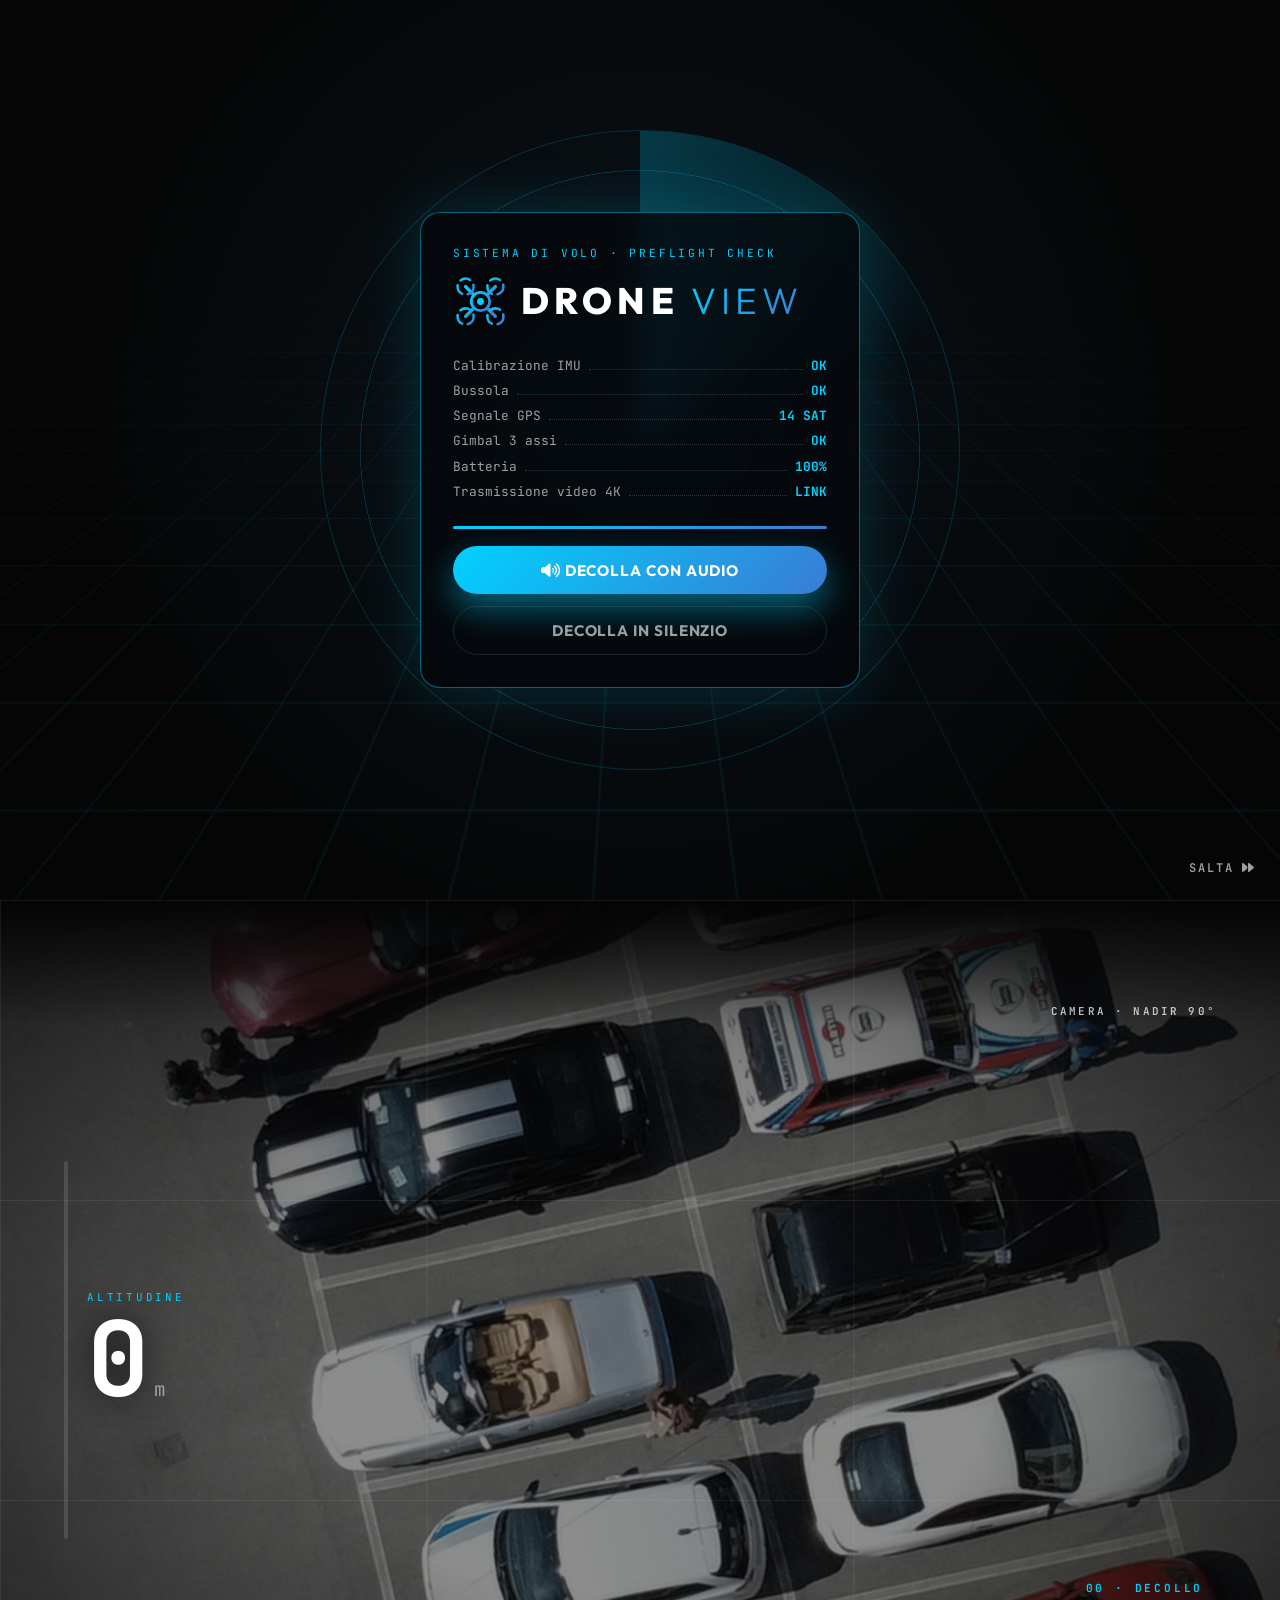
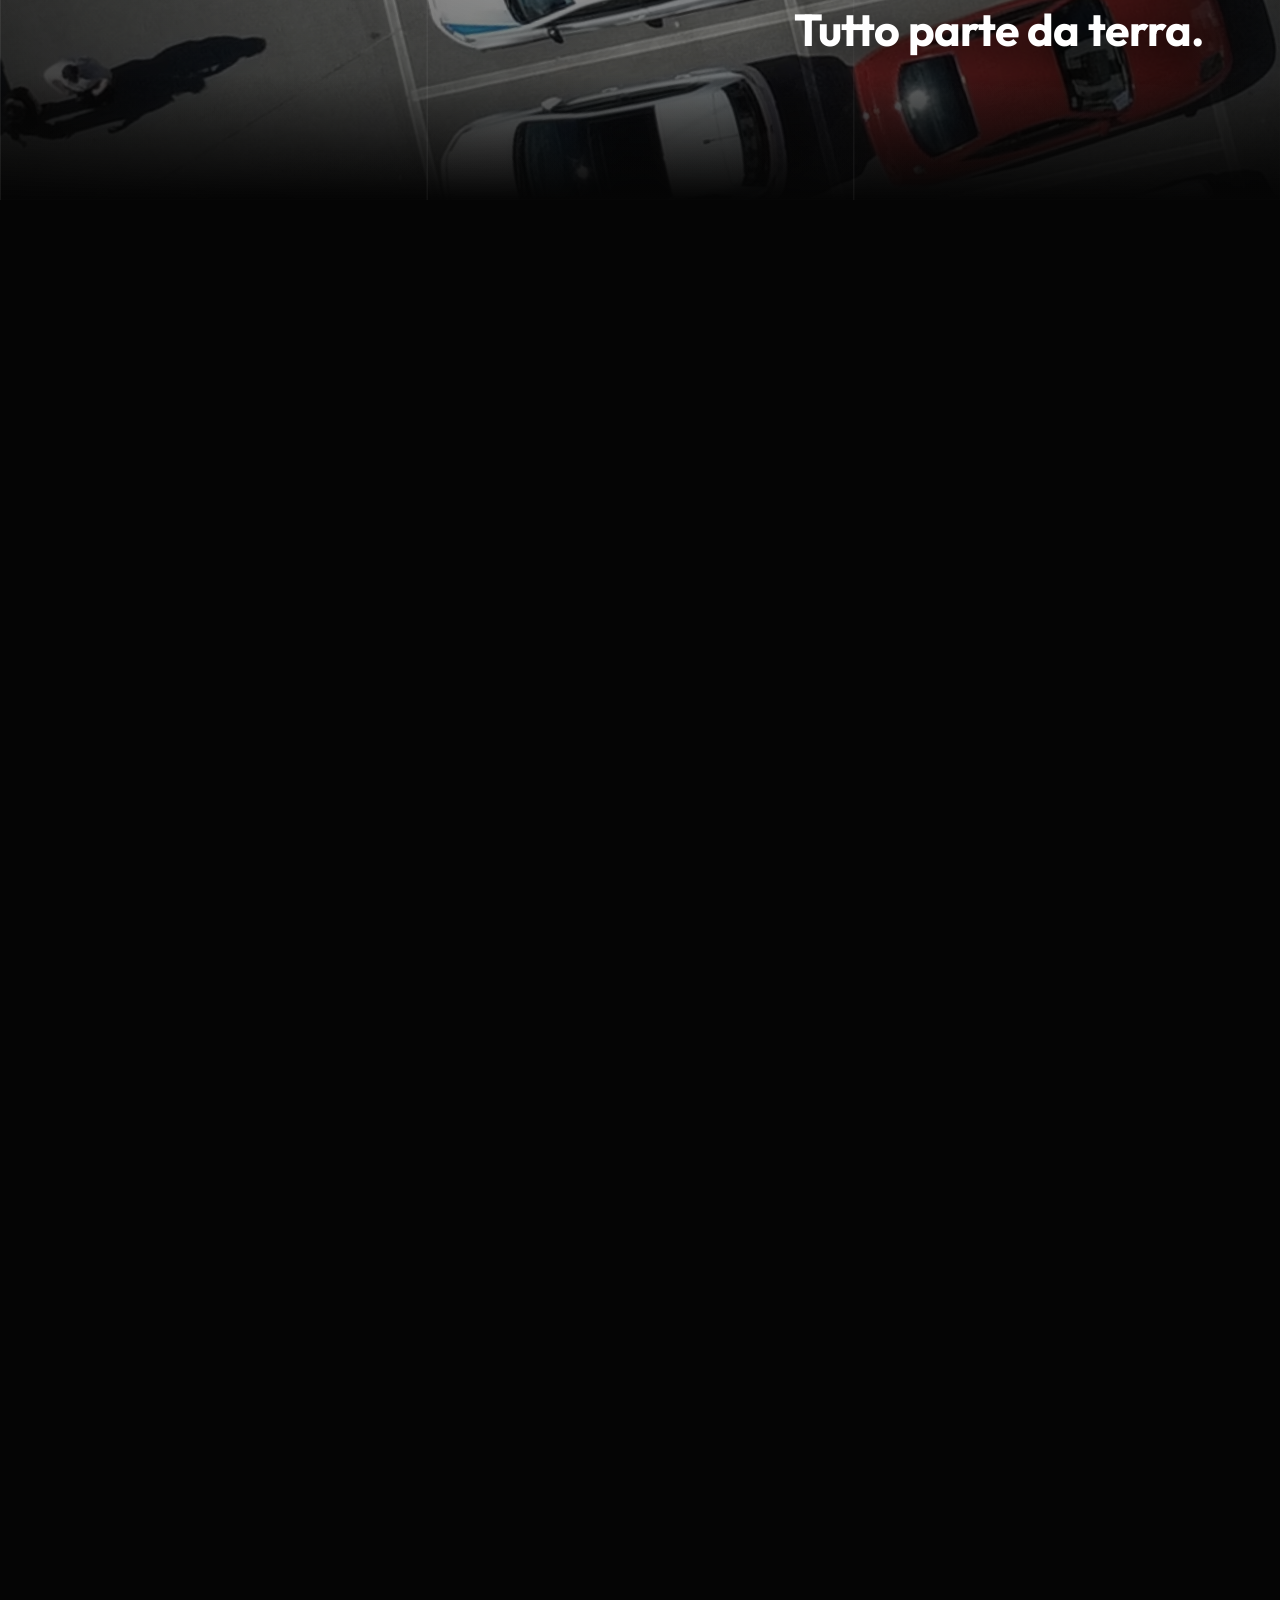
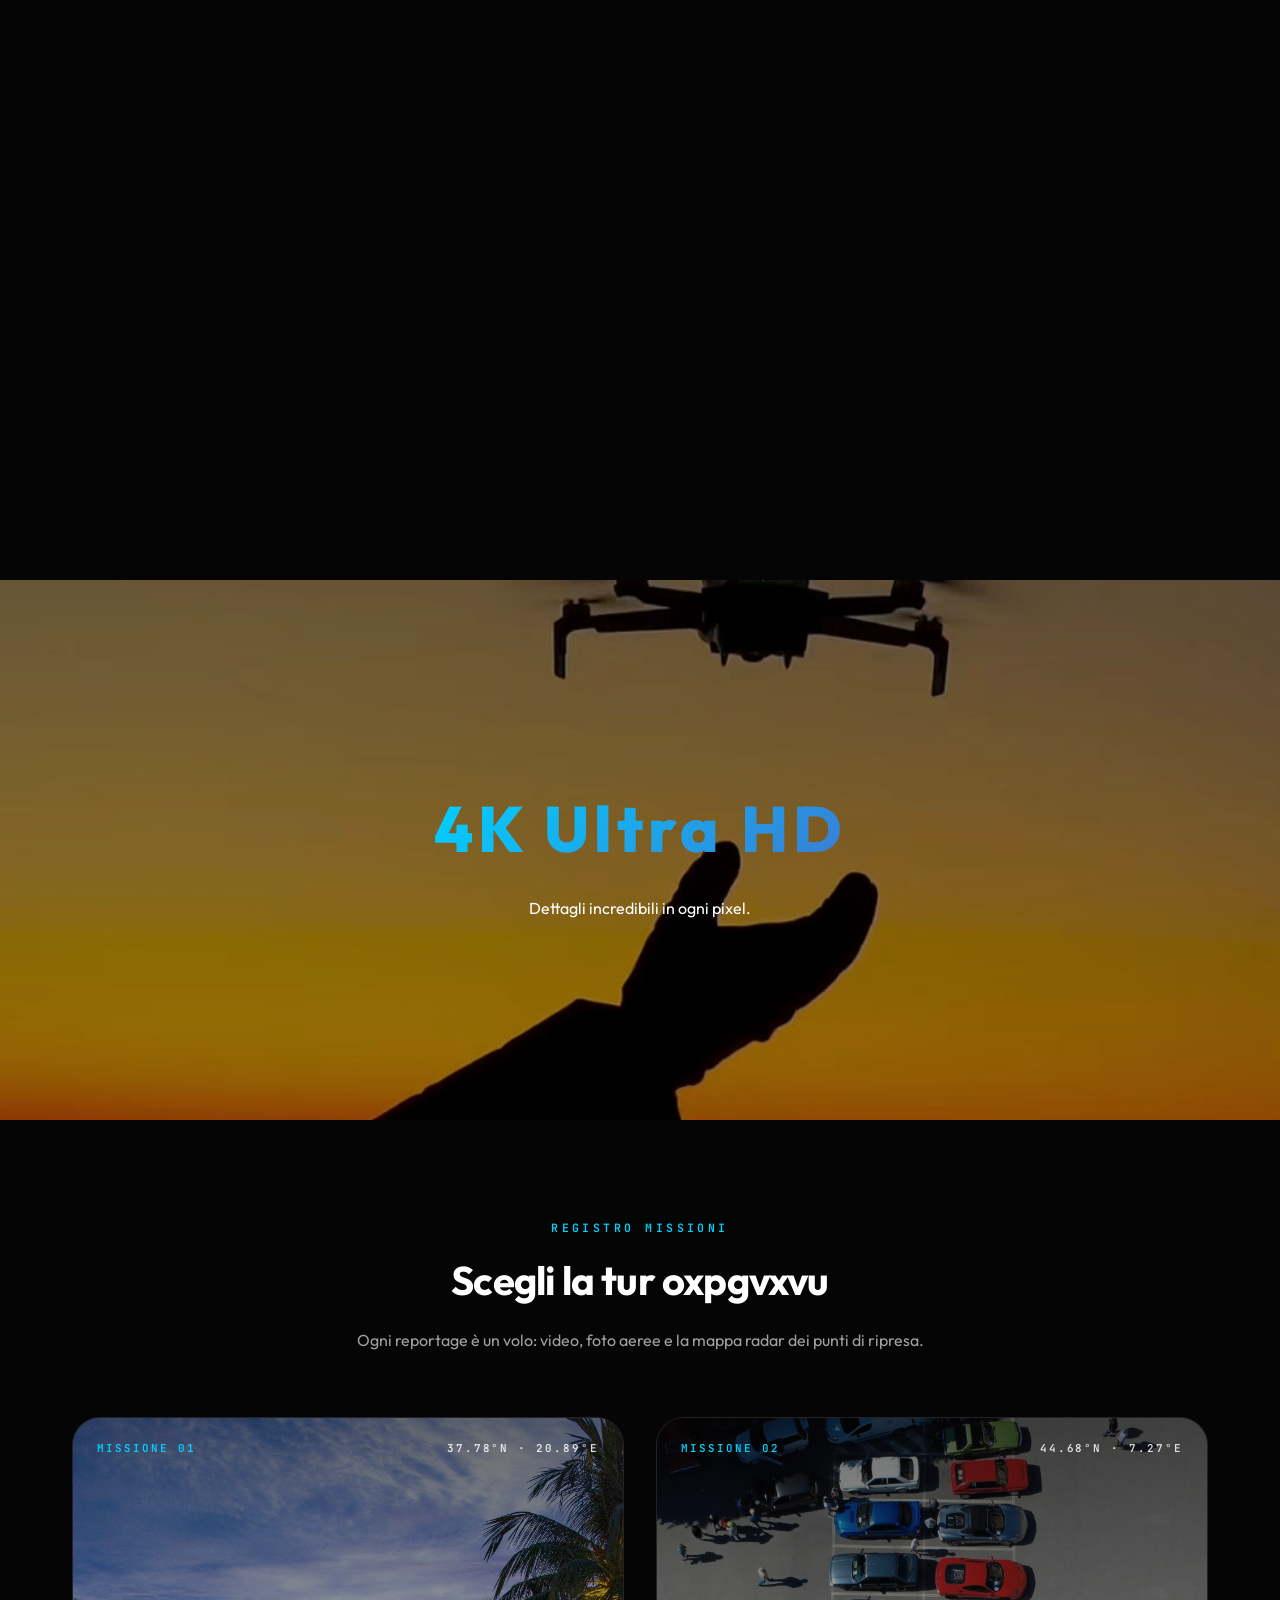
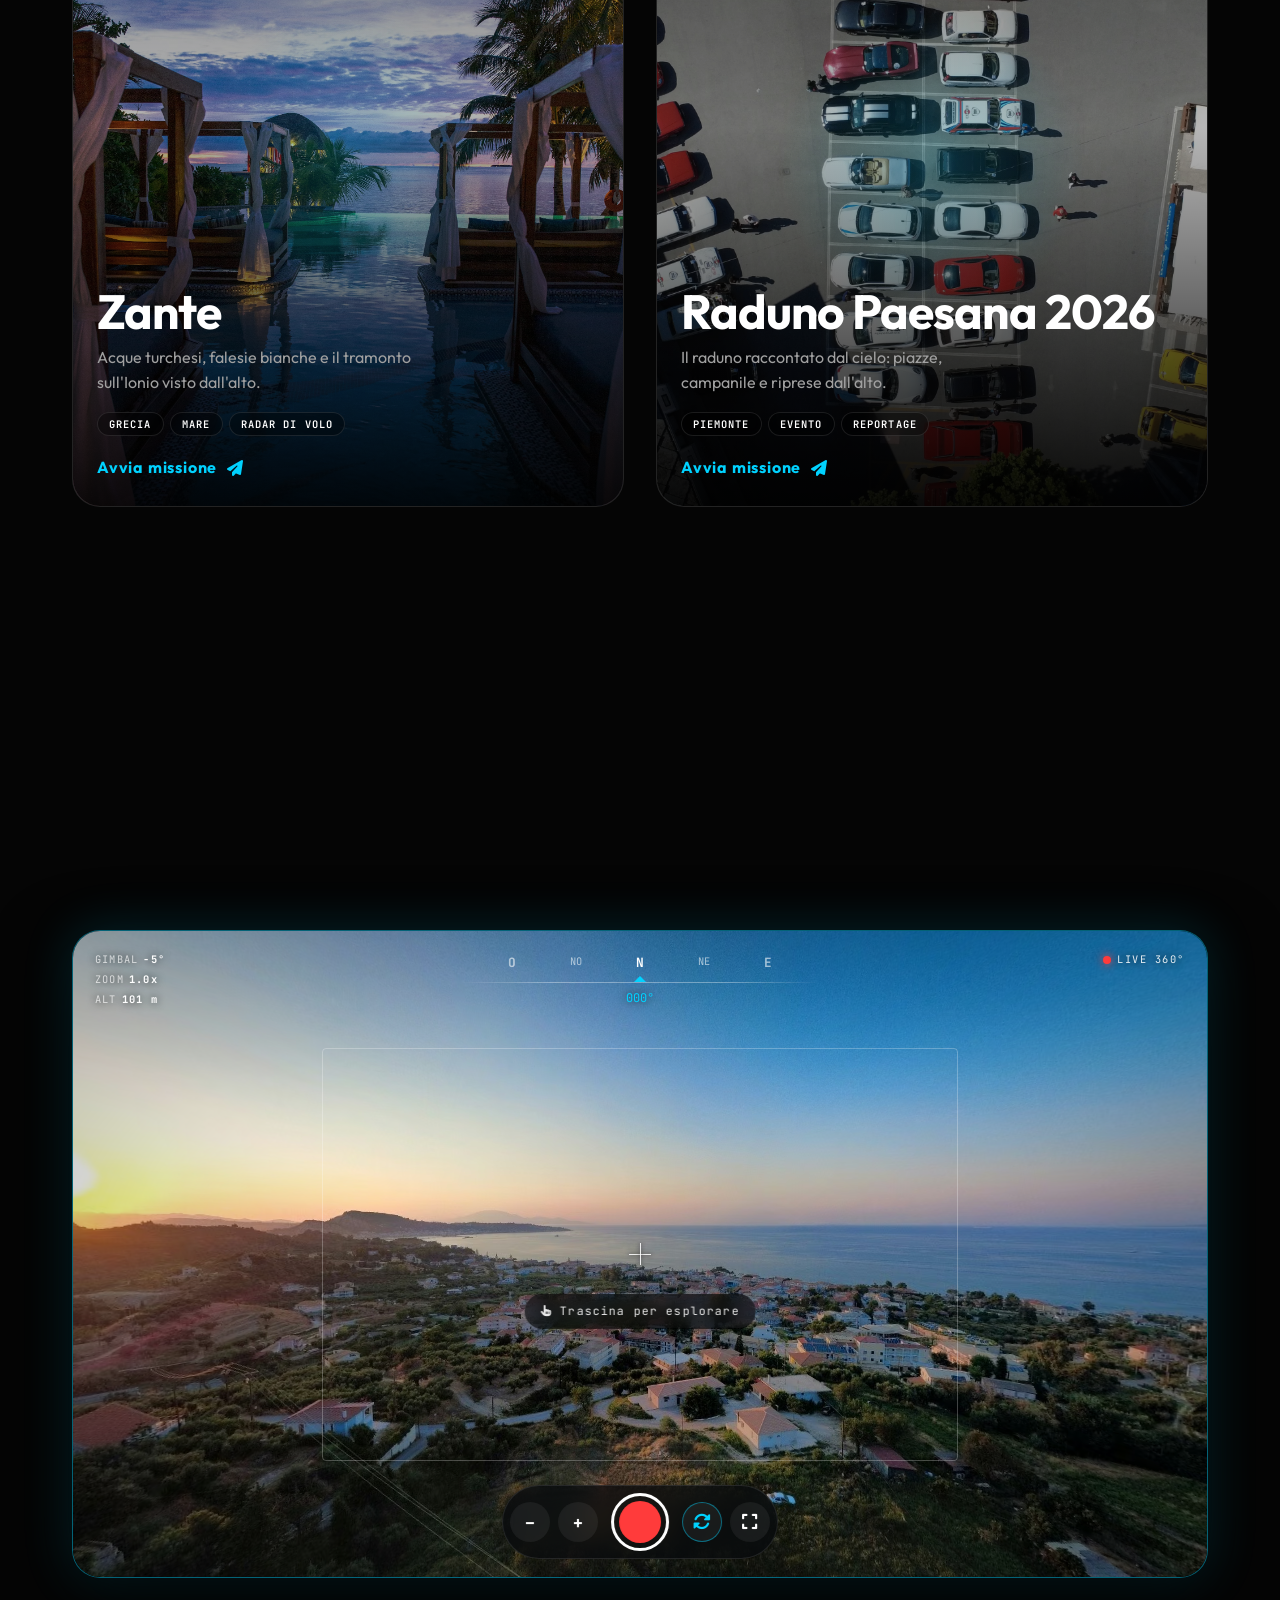
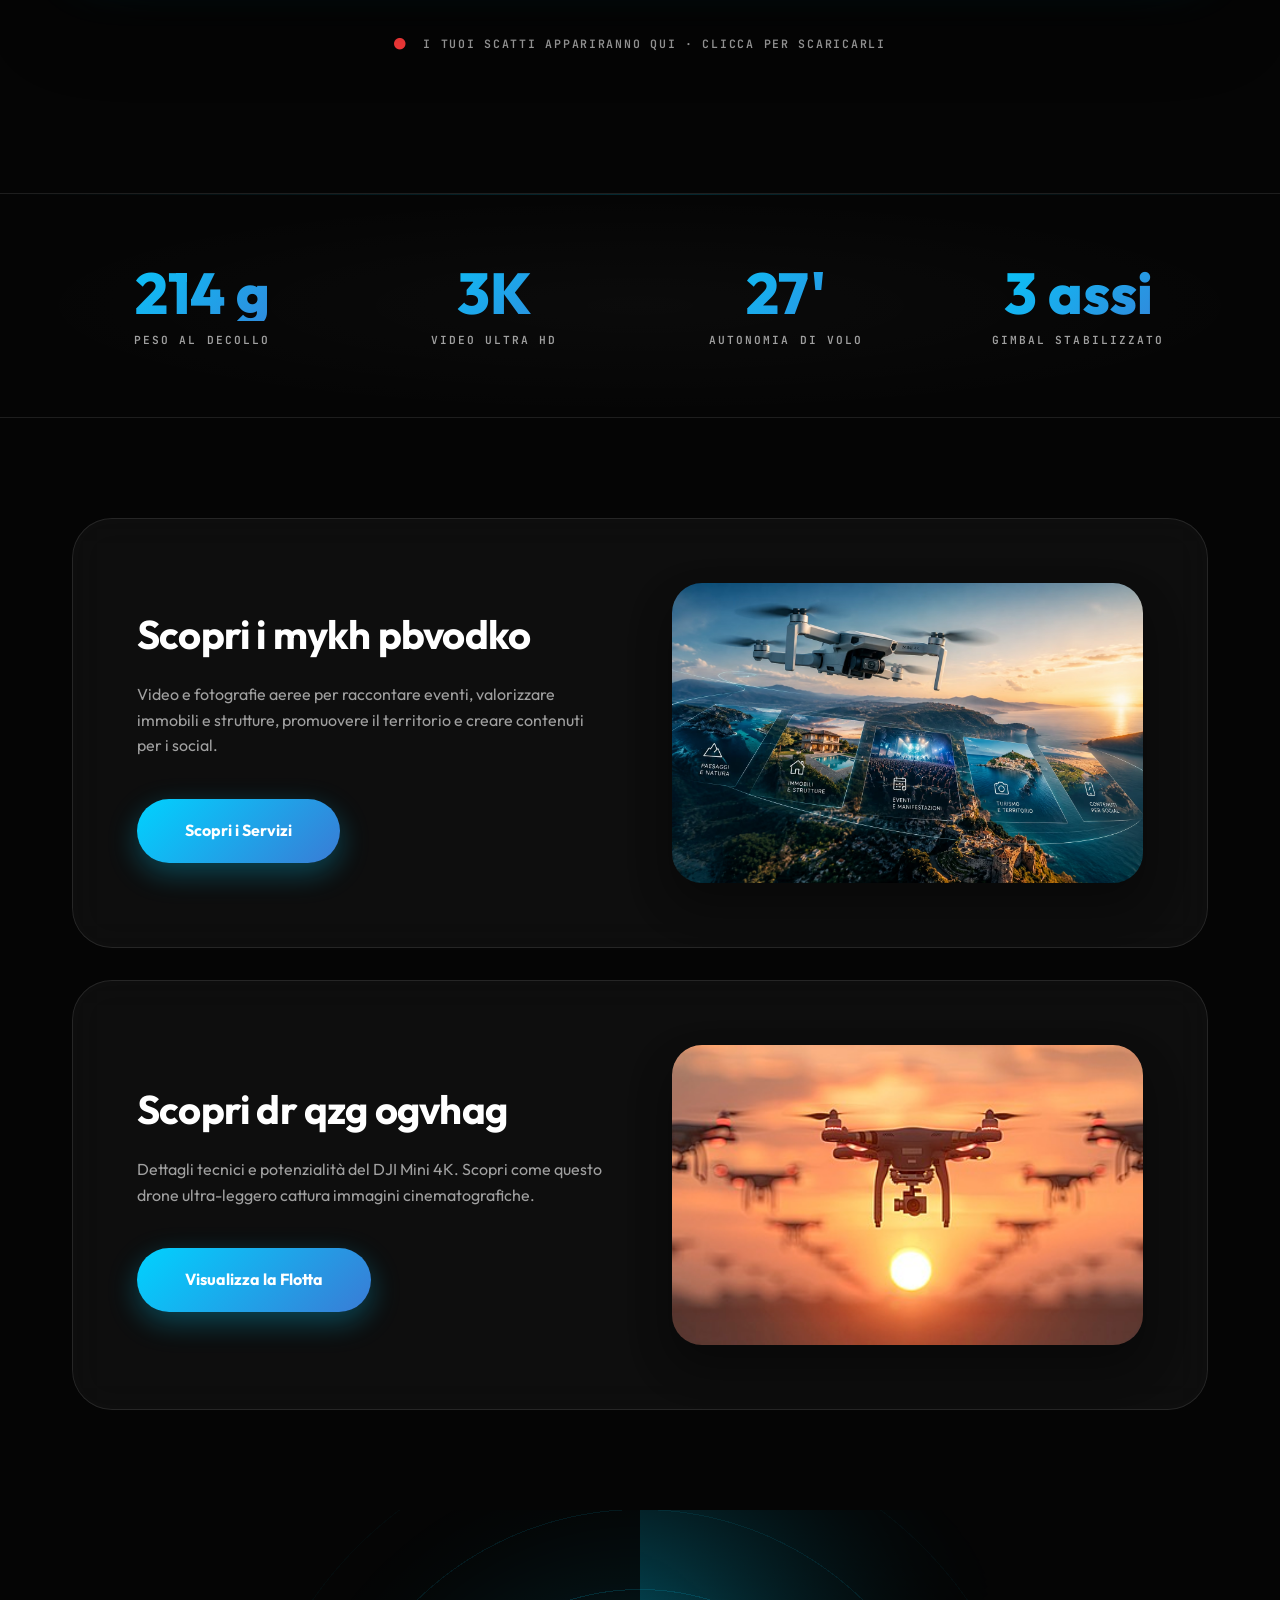
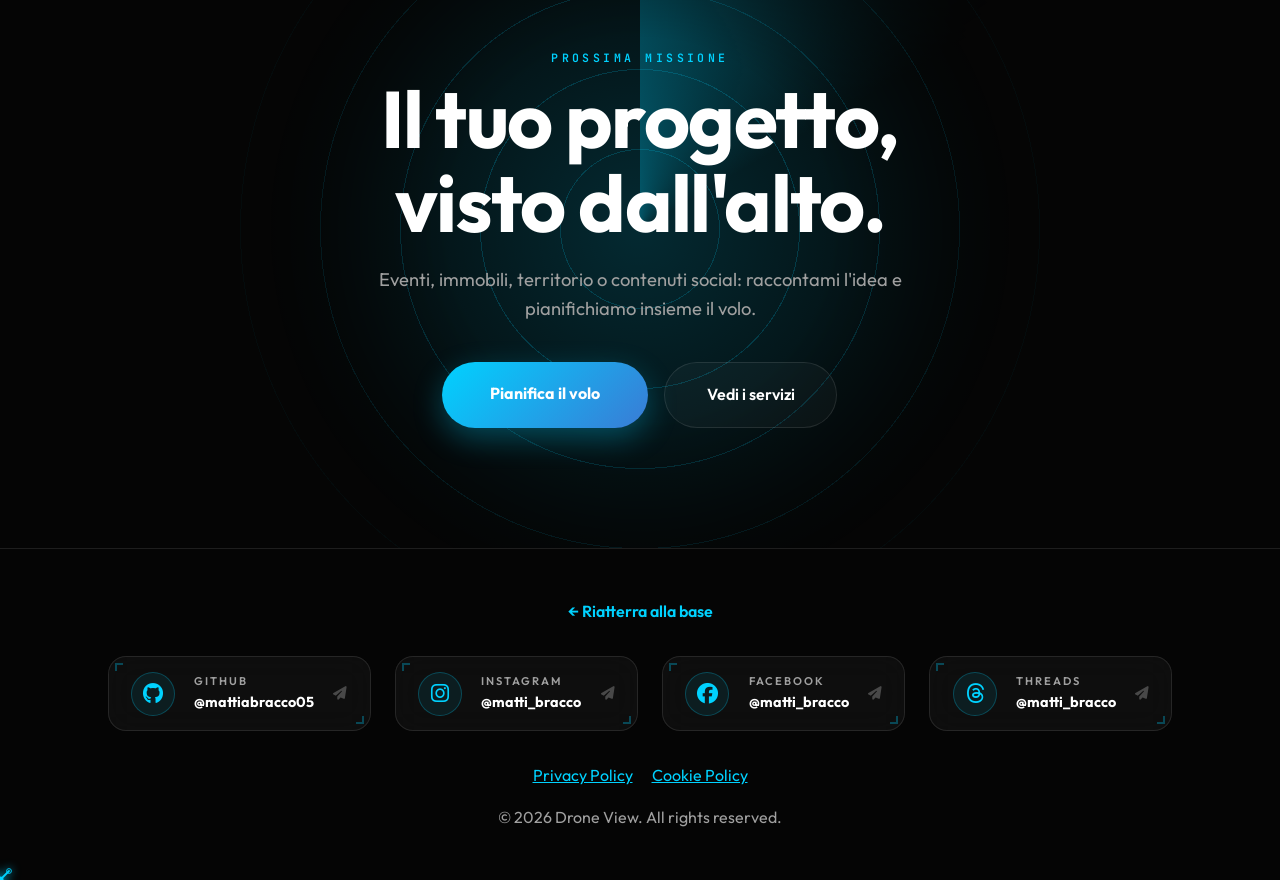
==== commit 9dc18537: "Update 2 Update 2" ====
--- a/index.html
+++ b/index.html
@@ -4,27 +4,187 @@
 <head>
     <meta charset="UTF-8">
     <meta name="viewport" content="width=device-width, initial-scale=1.0">
-    <title>Drone View | Fotografia Aerea e Video</title>
-    <meta name="description" content="Portfolio fotografico e video realizzato con DJI Mini 4K. Esplora il mondo dall'alto con scorci cinematici e paesaggi unici.">
+    <title>Drone View | Fotografia Aerea e Video con Drone</title>
+    <meta name="description" content="Foto e video aerei con drone DJI Mini 4K per eventi, immobili, turismo e social. Esplora le missioni, il panorama a 360° e scopri i servizi di Drone View.">
+    <meta name="robots" content="index, follow, max-image-preview:large, max-snippet:-1, max-video-preview:-1">
+    <meta name="author" content="Drone View">
+    <link rel="canonical" href="https://mydroneview.it/">
+    <meta property="og:site_name" content="Drone View">
+    <meta property="og:locale" content="it_IT">
+    <meta property="og:type" content="website">
+    <meta property="og:title" content="Drone View | Fotografia Aerea e Video con Drone">
+    <meta property="og:description" content="Foto e video aerei con drone DJI Mini 4K per eventi, immobili, turismo e social. Esplora le missioni, il panorama a 360° e scopri i servizi di Drone View.">
+    <meta property="og:url" content="https://mydroneview.it/">
+    <meta property="og:image" content="https://mydroneview.it/assets/images/og/home.jpg">
+    <meta property="og:image:width" content="1200">
+    <meta property="og:image:height" content="630">
+    <meta property="og:image:alt" content="Vista aerea di Zante al tramonto ripresa con drone">
+    <meta name="twitter:card" content="summary_large_image">
+    <meta name="twitter:title" content="Drone View | Fotografia Aerea e Video con Drone">
+    <meta name="twitter:description" content="Foto e video aerei con drone DJI Mini 4K per eventi, immobili, turismo e social. Esplora le missioni, il panorama a 360° e scopri i servizi di Drone View.">
+    <meta name="twitter:image" content="https://mydroneview.it/assets/images/og/home.jpg">
+    <link rel="preconnect" href="https://fonts.googleapis.com">
+    <link rel="preconnect" href="https://fonts.gstatic.com" crossorigin>
+    <link rel="preconnect" href="https://cdnjs.cloudflare.com" crossorigin>
+    <link rel="preload" as="image" href="assets/images/Background.avif" type="image/avif" fetchpriority="high">
+    <link href="https://fonts.googleapis.com/css2?family=Outfit:wght@300;400;600;800&family=JetBrains+Mono:wght@400;600;700&display=swap" rel="stylesheet">
     <meta name="theme-color" content="#050505">
     <link rel="icon" type="image/svg+xml" href="assets/images/logo-mark.svg">
-    <meta property="og:title" content="Drone View | Fotografia Aerea e Video">
-    <meta property="og:description" content="Portfolio fotografico e video realizzato con DJI Mini 4K. Esplora il mondo dall'alto con scorci cinematici e paesaggi unici.">
-    <meta property="og:type" content="website">
-    <meta property="og:url" content="https://www.droneview.it/">
-    <meta property="og:image" content="https://www.droneview.it/assets/images/Place/Zante.avif">
-    <link rel="canonical" href="https://www.droneview.it/">
-    <link rel="preconnect" href="https://fonts.googleapis.com">
-    <link rel="preconnect" href="https://fonts.gstatic.com" crossorigin>
-    <link href="https://fonts.googleapis.com/css2?family=Outfit:wght@300;400;600;800&family=JetBrains+Mono:wght@400;600;700&display=swap" rel="stylesheet">
     <link rel="stylesheet" href="https://cdnjs.cloudflare.com/ajax/libs/font-awesome/6.5.1/css/all.min.css">
     <link rel="stylesheet" href="css/style.css">
     <link rel="stylesheet" href="css/immersive.css">
+    <noscript><style>.reveal{opacity:1!important;transform:none!important;pointer-events:auto!important}</style></noscript>
+    <script type="application/ld+json">
+    {
+      "@context": "https://schema.org",
+      "@graph": [
+        {
+          "@type": "Organization",
+          "@id": "https://mydroneview.it/#organization",
+          "name": "Drone View",
+          "alternateName": [
+            "DroneView",
+            "mydroneview.it"
+          ],
+          "url": "https://mydroneview.it/",
+          "logo": "https://mydroneview.it/assets/images/logo-mark.svg",
+          "image": "https://mydroneview.it/assets/images/og/home.jpg",
+          "description": "Drone View realizza fotografie e video aerei con drone DJI Mini 4K per eventi, immobili, turismo e contenuti social.",
+          "sameAs": [
+            "https://www.instagram.com/matti_bracco",
+            "https://www.facebook.com/share/18AwK8TuZz/",
+            "https://www.threads.com/@matti_bracco",
+            "https://github.com/mattiabracco05"
+          ],
+          "knowsAbout": [
+            "Fotografia aerea",
+            "Video aerei con drone",
+            "Riprese 4K",
+            "DJI Mini 4K",
+            "Riprese di eventi",
+            "Fotografia immobiliare",
+            "Promozione turistica",
+            "Contenuti per social media"
+          ],
+          "contactPoint": {
+            "@type": "ContactPoint",
+            "contactType": "customer service",
+            "url": "https://mydroneview.it/pages/contatti.html",
+            "availableLanguage": [
+              "it"
+            ]
+          },
+          "hasOfferCatalog": {
+            "@type": "OfferCatalog",
+            "name": "Servizi aerei con drone",
+            "itemListElement": [
+              {
+                "@type": "Offer",
+                "itemOffered": {
+                  "@type": "Service",
+                  "name": "Video aerei",
+                  "description": "Riprese dinamiche e prospettive cinematografiche per presentare un luogo o dare forma alla tua storia.",
+                  "provider": {
+                    "@id": "https://mydroneview.it/#organization"
+                  }
+                }
+              },
+              {
+                "@type": "Offer",
+                "itemOffered": {
+                  "@type": "Service",
+                  "name": "Fotografia aerea",
+                  "description": "Scatti dall'alto per valorizzare dettagli, paesaggi e punti di vista difficili da cogliere da terra.",
+                  "provider": {
+                    "@id": "https://mydroneview.it/#organization"
+                  }
+                }
+              },
+              {
+                "@type": "Offer",
+                "itemOffered": {
+                  "@type": "Service",
+                  "name": "Eventi e manifestazioni",
+                  "description": "Immagini d'insieme e momenti speciali per raccontare l'atmosfera di eventi e manifestazioni.",
+                  "provider": {
+                    "@id": "https://mydroneview.it/#organization"
+                  }
+                }
+              },
+              {
+                "@type": "Offer",
+                "itemOffered": {
+                  "@type": "Service",
+                  "name": "Immobili e strutture",
+                  "description": "Riprese e fotografie per mostrare edifici, proprietà e strutture nel loro contesto.",
+                  "provider": {
+                    "@id": "https://mydroneview.it/#organization"
+                  }
+                }
+              },
+              {
+                "@type": "Offer",
+                "itemOffered": {
+                  "@type": "Service",
+                  "name": "Turismo e territorio",
+                  "description": "Nuovi sguardi su paesaggi, destinazioni e luoghi, per comunicarne la bellezza e l'identità.",
+                  "provider": {
+                    "@id": "https://mydroneview.it/#organization"
+                  }
+                }
+              },
+              {
+                "@type": "Offer",
+                "itemOffered": {
+                  "@type": "Service",
+                  "name": "Contenuti per social",
+                  "description": "Video e immagini d'impatto, pensati per raccontare la tua attività sui canali digitali.",
+                  "provider": {
+                    "@id": "https://mydroneview.it/#organization"
+                  }
+                }
+              }
+            ]
+          }
+        },
+        {
+          "@type": "WebSite",
+          "@id": "https://mydroneview.it/#website",
+          "url": "https://mydroneview.it/",
+          "name": "Drone View",
+          "inLanguage": "it-IT",
+          "publisher": {
+            "@id": "https://mydroneview.it/#organization"
+          }
+        },
+        {
+          "@type": "WebPage",
+          "about": {
+            "@id": "https://mydroneview.it/#organization"
+          },
+          "@id": "https://mydroneview.it/#webpage",
+          "url": "https://mydroneview.it/",
+          "name": "Drone View | Fotografia Aerea e Video con Drone",
+          "description": "Foto e video aerei con drone DJI Mini 4K per eventi, immobili, turismo e social. Esplora le missioni, il panorama a 360° e scopri i servizi di Drone View.",
+          "inLanguage": "it-IT",
+          "isPartOf": {
+            "@id": "https://mydroneview.it/#website"
+          },
+          "primaryImageOfPage": {
+            "@type": "ImageObject",
+            "url": "https://mydroneview.it/assets/images/og/home.jpg"
+          }
+        }
+      ]
+    }
+    </script>
 </head>
 
 <body>
 
     <nav id="site-nav" aria-label="Navigazione principale"></nav>
+
+    <main id="contenuto">
 
     <header class="hero dv-hero">
         <div class="dv-hero-bg" aria-hidden="true"></div>
@@ -191,7 +351,7 @@
                     <a href="pages/servizi.html" class="btn btn-primary btn-lg">Scopri i Servizi</a>
                 </div>
                 <div class="feature-highlight-image reveal reveal-right">
-                    <img src="assets/images/DJI Servizi 1.png" alt="Drone DJI in volo per la realizzazione di servizi aerei">
+                    <img src="assets/images/DJI Servizi 1.avif" alt="Drone DJI in volo sopra la costa con i servizi aerei: paesaggi, immobili, eventi, turismo e social" width="1536" height="1024" loading="lazy" decoding="async">
                 </div>
             </div>
         </div>
@@ -207,7 +367,7 @@
                     <a href="pages/flotta.html" class="btn btn-primary btn-lg">Visualizza la Flotta</a>
                 </div>
                 <div class="feature-highlight-image reveal reveal-right">
-                    <img src="assets/images/Flotta.jpg" alt="DJI Drone in Flight">
+                    <img src="assets/images/Flotta.jpg" alt="Il drone DJI Mini 4K in volo" width="520" height="260" loading="lazy" decoding="async">
                 </div>
             </div>
         </div>
@@ -225,6 +385,8 @@
             </div>
         </div>
     </section>
+
+    </main>
 
     <footer id="site-footer"></footer>
 
--- a/css/style.css
+++ b/css/style.css
@@ -194,7 +194,36 @@
     font-family: 'Outfit', sans-serif;
     line-height: 1.6;
     overflow-x: hidden;
-    cursor: none; /* Nasconde il cursore di sistema */
+}
+
+/* The system cursor is hidden only once the custom drone cursor is actually running */
+html.has-custom-cursor body {
+    cursor: none;
+}
+
+/* Keyboard focus stays clearly visible on every interactive element */
+:focus-visible {
+    outline: 2px solid var(--accent-color);
+    outline-offset: 3px;
+}
+
+.skip-link {
+    position: fixed;
+    top: 12px;
+    left: 12px;
+    z-index: 13000;
+    padding: 0.7rem 1.1rem;
+    border-radius: 10px;
+    background: var(--accent-color);
+    color: #050505;
+    font-weight: 700;
+    text-decoration: none;
+    transform: translateY(-160%);
+    transition: transform 0.2s ease;
+}
+
+.skip-link:focus {
+    transform: none;
 }
 
 /* Custom Drone Cursor */
@@ -233,9 +262,6 @@
 
 /* Hide custom cursor on mobile */
 @media (max-width: 1024px) {
-    body {
-        cursor: auto;
-    }
     .custom-cursor {
         display: none;
     }
@@ -477,6 +503,15 @@
 
 .nav-links a[aria-current="page"] {
     color: var(--accent-color);
+}
+
+/* Tablet widths: full navbar still visible, so tighten it to avoid overlaps */
+@media (min-width: 769px) and (max-width: 1100px) {
+    .logo-mark { width: 32px; height: 32px; }
+    .logo-word { font-size: 1rem; letter-spacing: 0.12em; }
+    .hud-theme-switcher { margin-left: 1rem; }
+    .nav-links { gap: 1.2rem; }
+    .nav-links a { font-size: 0.8rem; }
 }
 
 .nav-links {
@@ -747,7 +782,7 @@
     padding: 5rem 0;
     background:
         linear-gradient(90deg, rgba(5, 5, 5, 0.88), rgba(5, 5, 5, 0.3)),
-        url('../assets/images/DJI%20Servizi%201.png') center 40%/cover no-repeat;
+        url('../assets/images/DJI%20Servizi%201.avif') center 40%/cover no-repeat;
     background-size: 100% 100%, 100% auto;
     background-color: #050505;
 }
--- a/css/immersive.css
+++ b/css/immersive.css
@@ -2352,6 +2352,13 @@
     filter: drop-shadow(0 6px 8px rgba(0, 0, 0, 0.5));
 }
 
+.dv-scale-item img,
+.dv-scale-objects button span img {
+    display: block;
+    height: 1.15em;
+    width: auto;
+}
+
 .dv-scale-item.is-dropping {
     animation: dvDrop 0.6s cubic-bezier(0.34, 1.56, 0.64, 1);
 }
@@ -2478,3 +2485,63 @@
     .dv-scale-objects button { width: 54px; }
     .dv-scale-objects button span { font-size: 1.3rem; }
 }
+
+/* --------------------------------------------------------------------------
+   FAQ (servizi)
+   -------------------------------------------------------------------------- */
+.dv-faq-list {
+    display: grid;
+    gap: 0.8rem;
+    max-width: 820px;
+    margin: 0 auto;
+}
+
+.dv-faq-item {
+    border: 1px solid var(--glass-border);
+    border-radius: 18px;
+    background: var(--card-bg);
+    transition: border-color 0.3s ease;
+}
+
+.dv-faq-item[open] {
+    border-color: var(--accent-line);
+}
+
+.dv-faq-item summary {
+    display: flex;
+    align-items: center;
+    justify-content: space-between;
+    gap: 1rem;
+    padding: 1.2rem 1.4rem;
+    font-weight: 600;
+    font-size: 1.05rem;
+    cursor: pointer;
+    list-style: none;
+}
+
+.dv-faq-item summary::-webkit-details-marker {
+    display: none;
+}
+
+.dv-faq-item summary::after {
+    content: '+';
+    flex-shrink: 0;
+    width: 28px;
+    height: 28px;
+    display: grid;
+    place-items: center;
+    border: 1px solid var(--accent-line);
+    border-radius: 50%;
+    color: var(--accent-color);
+    transition: transform 0.3s ease;
+}
+
+.dv-faq-item[open] summary::after {
+    transform: rotate(45deg);
+}
+
+.dv-faq-item p {
+    padding: 0 1.4rem 1.3rem;
+    color: var(--text-secondary);
+    line-height: 1.7;
+}
